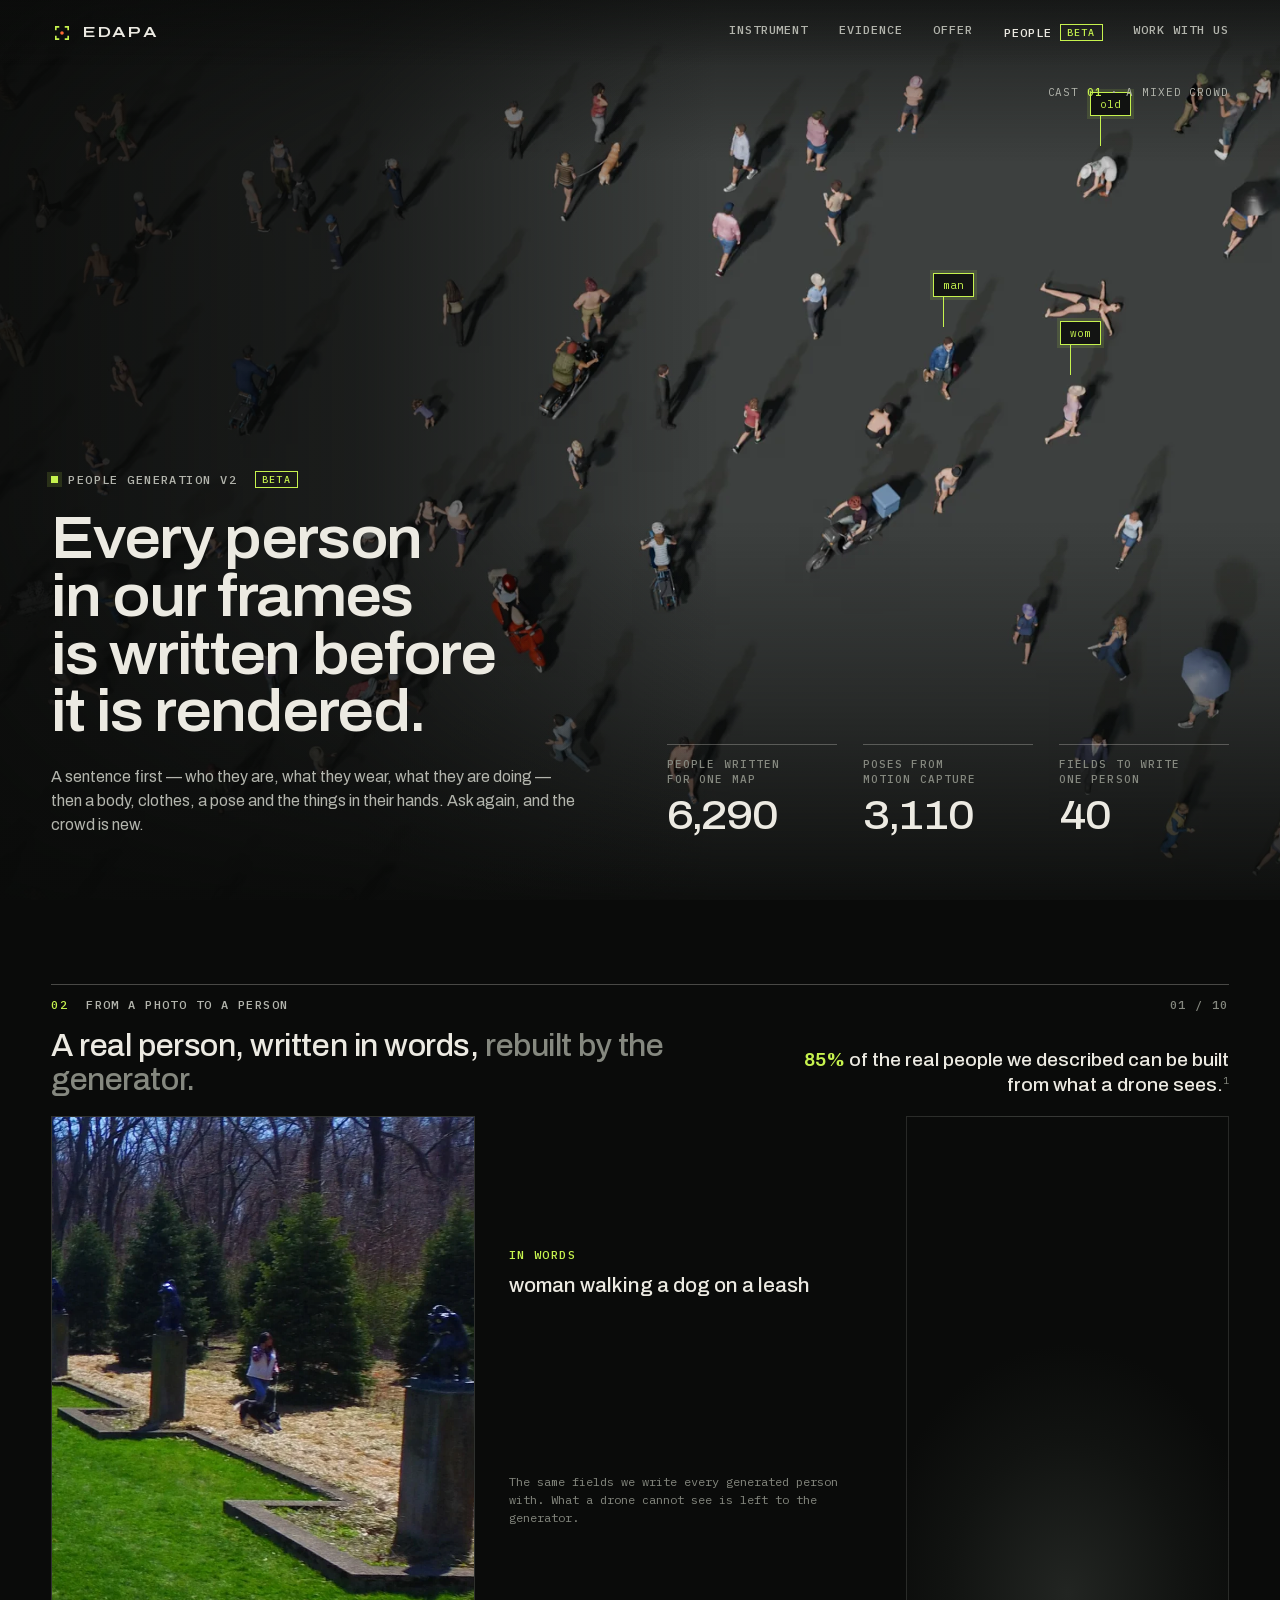
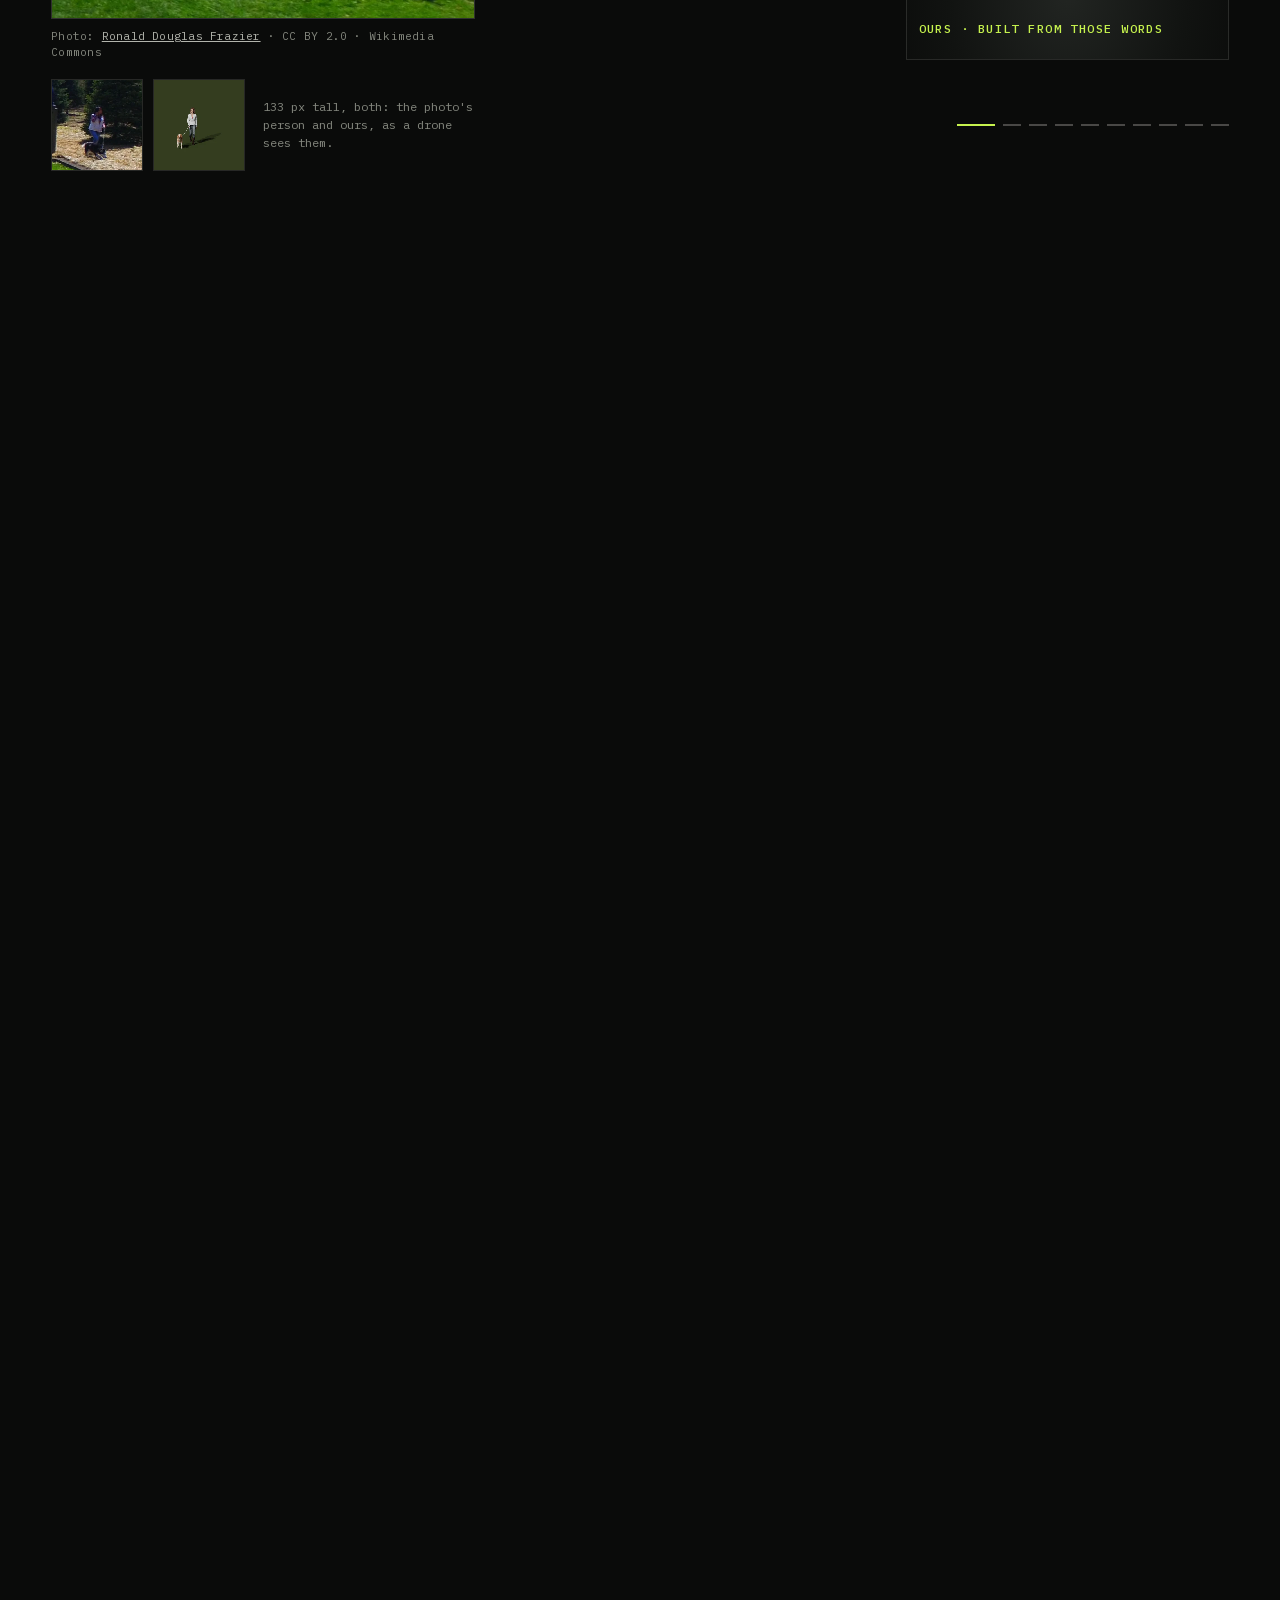
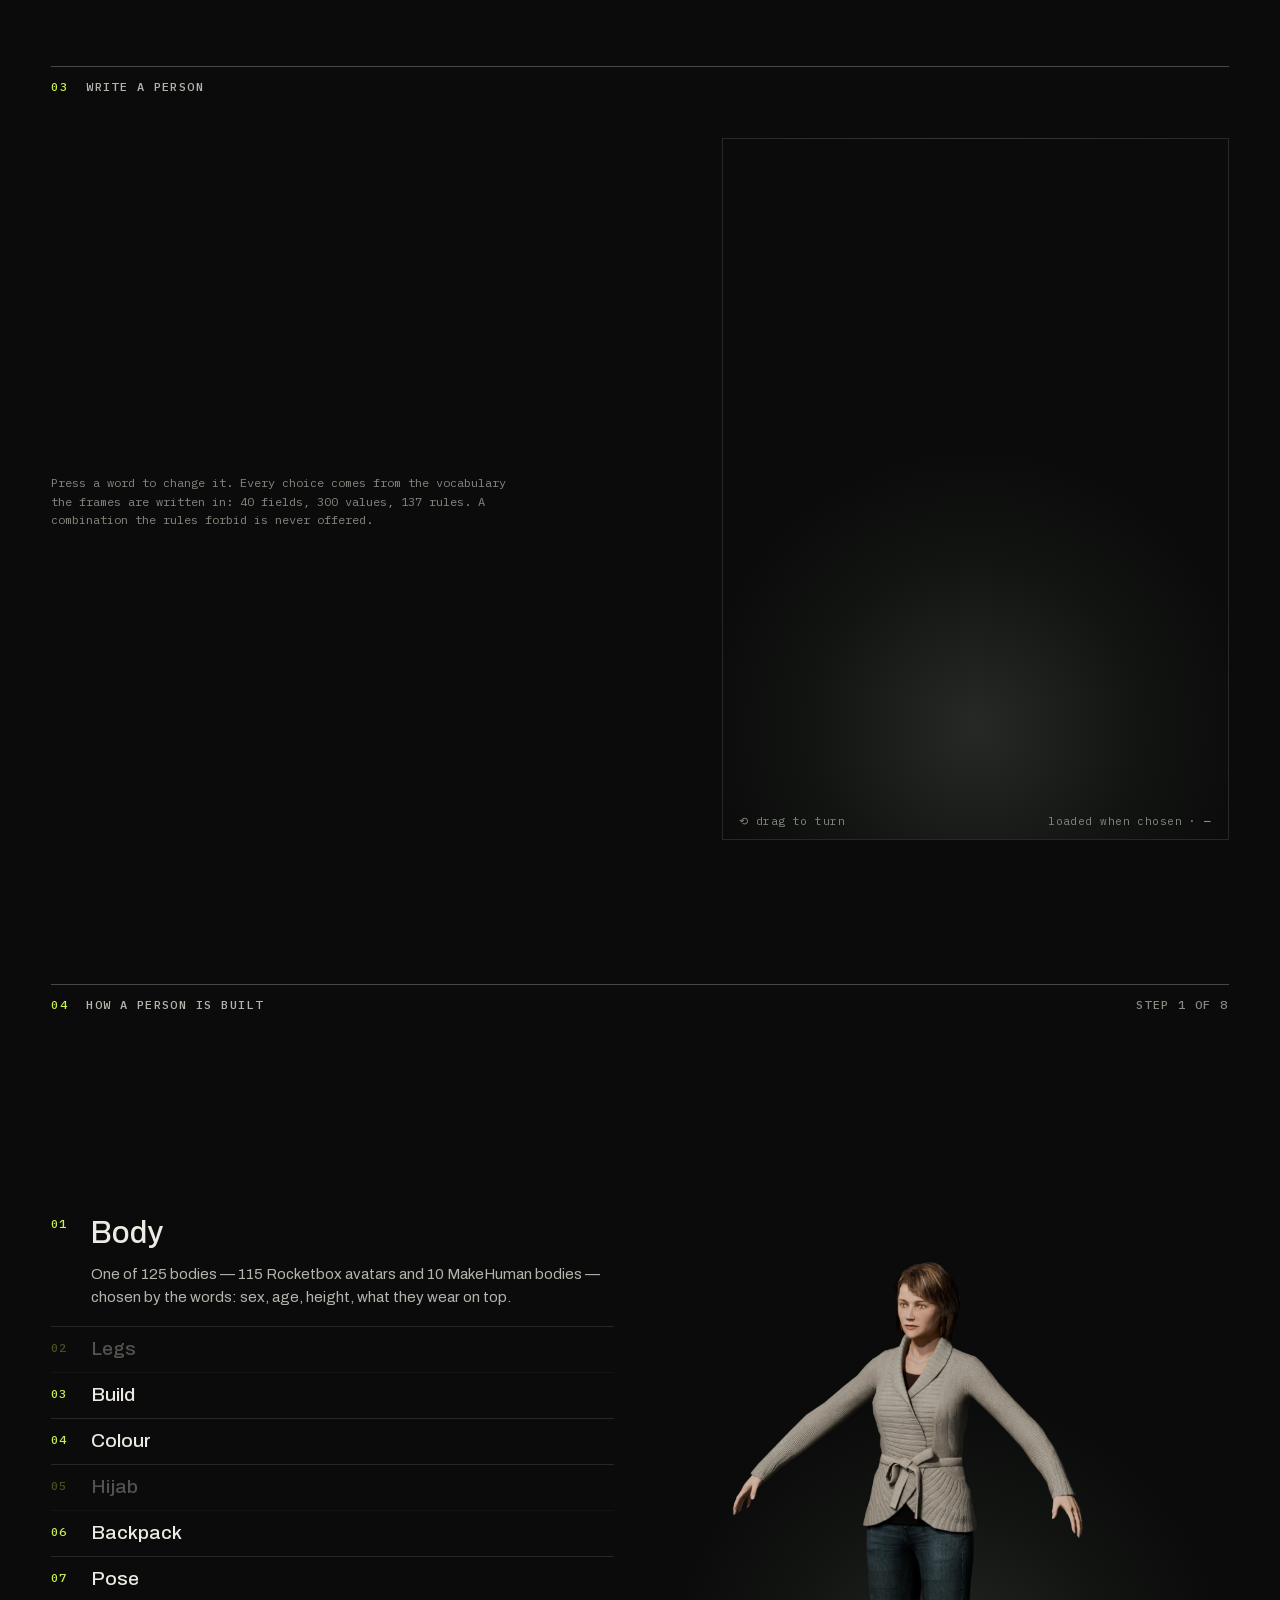
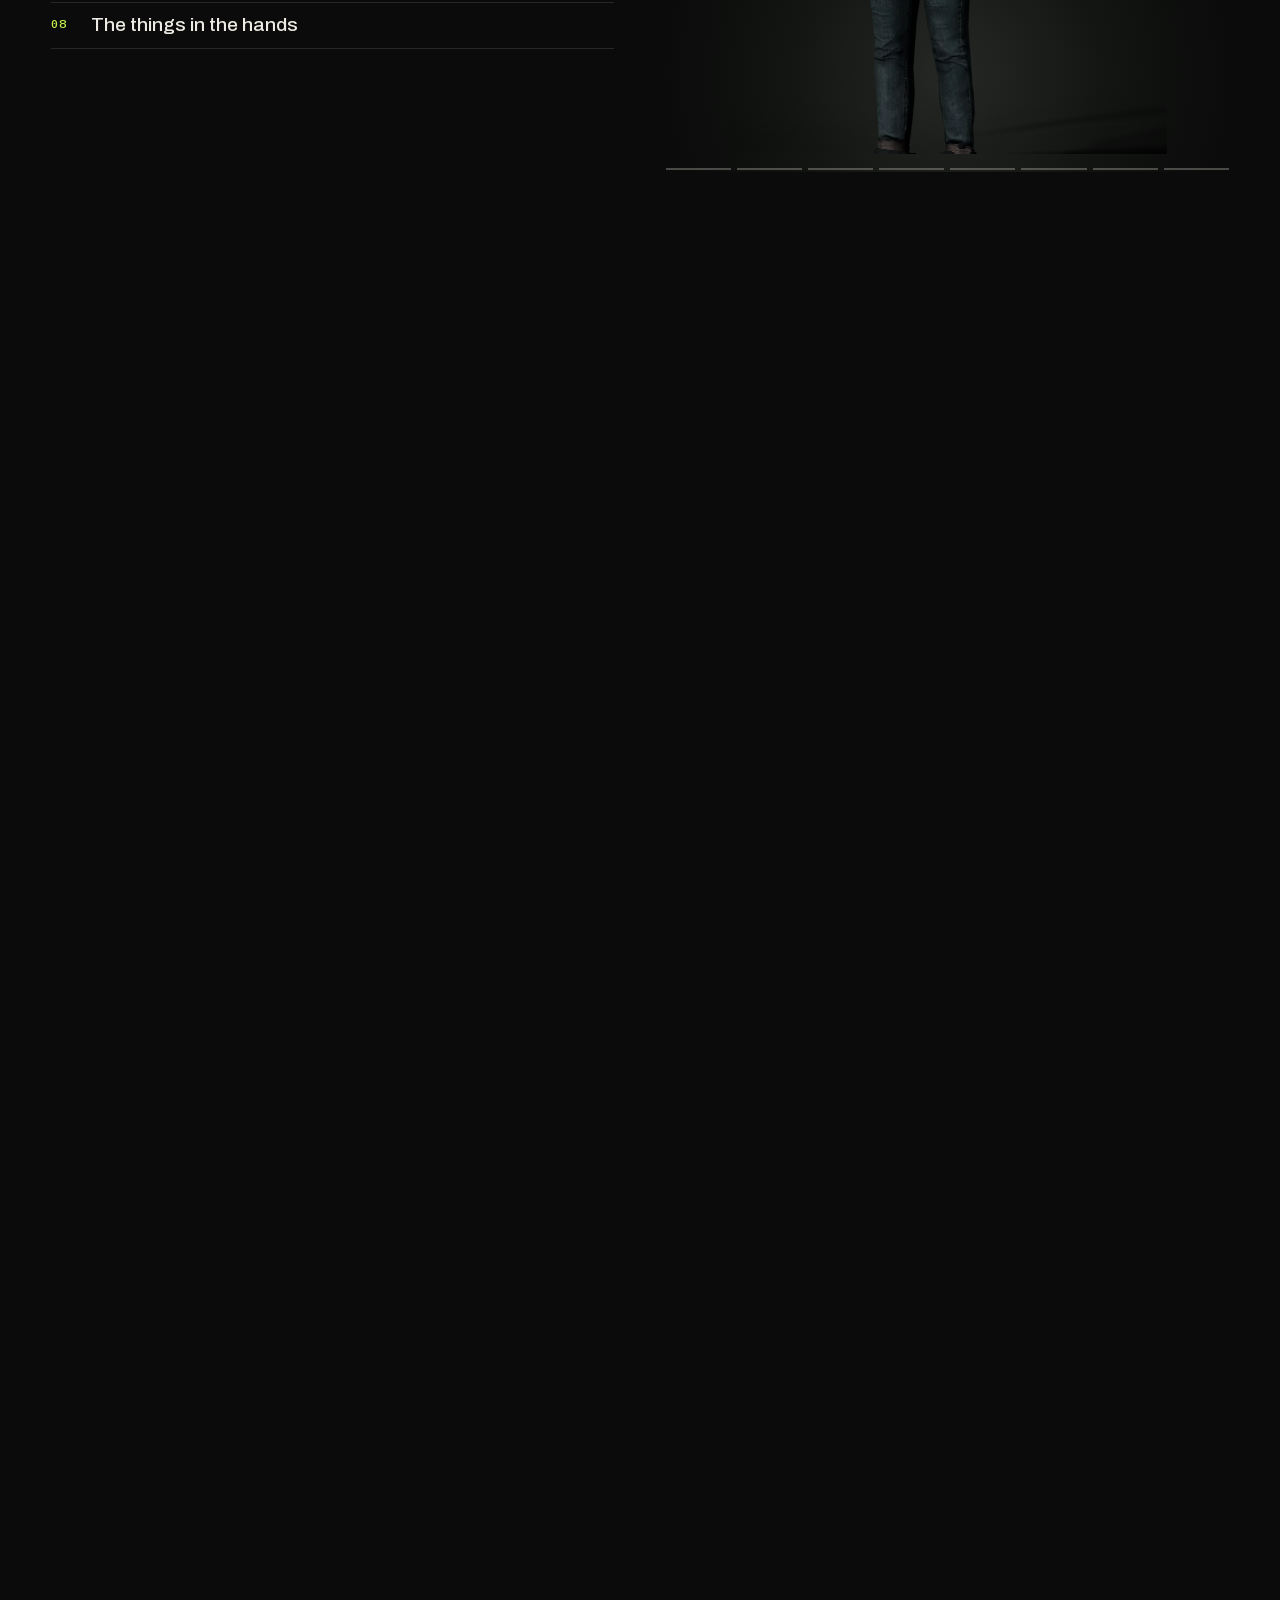
==== people/index.html @ 2dcd7e2d "People Generation v2 (BETA): a page of its own, linked from the menu" ====
<!doctype html>
<html lang="en" class="no-js">
<head>
<meta charset="utf-8">
<meta name="viewport" content="width=device-width, initial-scale=1, viewport-fit=cover">
<title>People Generation v2 (BETA) — EDAPA</title>
<meta name="description" content="Every person in EDAPA's aerial frames is written in words before it is rendered: a new cast for every frame, from every region, each label knowing the sentence that made the person.">
<link rel="canonical" href="https://edapa-ro.github.io/people/">
<meta property="og:type" content="website">
<meta property="og:site_name" content="EDAPA">
<meta property="og:title" content="People Generation v2 (BETA) — EDAPA">
<meta property="og:url" content="https://edapa-ro.github.io/people/">
<meta property="og:description" content="Every person in EDAPA's aerial frames is written in words before it is rendered: a body, clothes, a pose and the things in their hands.">
<meta property="og:image" content="https://edapa-ro.github.io/people/assets/og.jpg">
<meta property="og:image:width" content="1200">
<meta property="og:image:height" content="630">
<meta property="og:image:alt" content="A crowd of rendered people seen from a drone, a few of them bracketed in lime.">
<meta name="twitter:card" content="summary_large_image">
<meta name="theme-color" content="#0a0b0a">
<meta name="color-scheme" content="dark">
<link rel="stylesheet" href="../assets/fonts/fonts.css">
<link rel="stylesheet" href="../assets/css/site.css">
<link rel="stylesheet" href="people.css">
<link rel="icon" href="data:image/svg+xml,%3Csvg xmlns='http://www.w3.org/2000/svg' viewBox='0 0 32 32'%3E%3Crect width='32' height='32' fill='%230a0b0a'/%3E%3Cpath d='M7 12V7h5M20 7h5v5M25 20v5h-5M12 25H7v-5' fill='none' stroke='%23c6f24e' stroke-width='2.4'/%3E%3Ccircle cx='16' cy='16' r='2.6' fill='%23ff6b35'/%3E%3C/svg%3E">
<script>document.documentElement.classList.replace('no-js','js')</script>
<script type="importmap">{"imports": {"three": "./vendor/three-0.170.0/three.module.js"}}</script>
<script type="module" src="js/main.js"></script>
</head>
<body>
<a class="skip" href="#main">Skip to content</a>

<header class="mast" data-mast>
  <a class="mast__mark" href="../" aria-label="EDAPA, home">
    <svg viewBox="0 0 32 32" aria-hidden="true"><path d="M7 12V7h5M20 7h5v5M25 20v5h-5M12 25H7v-5"/><circle cx="16" cy="16" r="2.6"/></svg>
    <span>EDAPA</span>
  </a>
  <nav class="mast__nav" aria-label="Site">
    <a href="../#layers">Instrument</a>
    <a href="../#evidence">Evidence</a>
    <a href="../#offer">Offer</a>
    <a href="./" aria-current="page">People<span class="beta">BETA</span></a>
    <a href="../#work">Work with us</a>
  </nav>
</header>

<main id="main">

  <!-- ============================================================ 0–1: THE OPENING -->
  <section class="p-hero" id="top" aria-labelledby="p-title" data-hero>
    <img class="p-hero__still" src="assets/casts/test_a/crowd.webp" width="1920" height="1080"
         alt="A crowd of rendered people seen from a drone, every one of them different: walkers, riders, workers, families, a woman with a dog.">
    <canvas class="p-hero__gl" data-gl aria-hidden="true"></canvas>
    <div class="p-hero__tags" data-tags aria-hidden="true"></div>
    <p class="p-hero__hud" data-hud aria-hidden="true">Cast <b data-hud-n>01</b> · <span data-hud-name>—</span></p>

    <div class="p-hero__copy">
      <p class="eyebrow"><span class="eyebrow__dot" aria-hidden="true"></span>People Generation v2<span class="beta">BETA</span></p>
      <h1 id="p-title" class="p-hero__title">
        <span class="line"><span>Every person in our frames</span></span>
        <span class="line"><span>is written before</span></span>
        <span class="line"><span>it is rendered.</span></span>
      </h1>
      <p class="p-hero__lede">A sentence first — who they are, what they wear, what they are doing — then a body, clothes, a pose and the things in their hands. Ask again, and the crowd is new.</p>
    </div>
    <dl class="p-hero__figs">
      <div class="p-fig"><dt>people written<br>for one map</dt><dd data-count="6290">6,290</dd></div>
      <div class="p-fig"><dt>poses from<br>motion capture</dt><dd data-count="3110">3,110</dd></div>
      <div class="p-fig"><dt>fields to write<br>one person</dt><dd data-count="40">40</dd></div>
    </dl>
  </section>

  <!-- ============================================================ 02: FROM A PHOTO TO A PERSON -->
  <section class="p-real" id="real" aria-labelledby="real-title" data-real>
    <div class="p-real__track" data-real-track>
      <div class="p-real__view">
        <header class="sect__head p-real__head">
          <p class="sect__num">02</p>
          <h2 id="real-title" class="sect__kicker">From a photo to a person</h2>
          <p class="p-real__counter" data-counter>01 / 10</p>
        </header>
        <div class="p-real__top">
          <p class="p-real__lead">A real person, written in words, <span class="dim">rebuilt by the generator.</span></p>
          <p class="p-real__stat"><b>85%</b> of the real people we described can be built from what a drone sees.<sup>1</sup></p>
        </div>
        <div class="p-real__stage">
          <figure class="p-real__photo">
            <div class="p-real__frame"><div class="p-real__photo-in" data-photo-in><img data-photo alt=""></div>
              <span class="p-real__bracket" data-bracket aria-hidden="true"></span></div>
            <figcaption class="p-real__credit" data-credit></figcaption>
          </figure>
          <div class="p-real__words">
            <p class="p-real__k">In words</p>
            <p class="p-real__label" data-label></p>
            <div class="p-real__chips" data-chips></div>
            <p class="p-real__note">The same fields we write every generated person with. What a drone cannot see is left to the generator.</p>
          </div>
          <figure class="p-real__ours">
            <canvas data-ours aria-hidden="true"></canvas>
            <figcaption class="p-real__k">Ours · built from those words</figcaption>
          </figure>
        </div>
        <div class="p-real__foot">
          <div class="p-real__scale">
            <img data-drone-real alt="The real person at the photo's own pixels.">
            <img data-drone-ours alt="The rebuilt person at the same height in pixels.">
            <p class="p-real__note"><span data-scale></span>: the photo's person and ours, as a drone sees them.</p>
          </div>
          <div class="p-real__dots" data-dots aria-hidden="true"></div>
        </div>
      </div>
    </div>
  </section>

  <!-- ============================================================ 03: WRITE A PERSON -->
  <section class="p-compose" id="compose" aria-labelledby="compose-title" data-compose>
    <header class="sect__head">
      <p class="sect__num">03</p>
      <h2 id="compose-title" class="sect__kicker">Write a person</h2>
    </header>
    <div class="p-compose__grid">
      <div class="p-compose__text">
        <p class="p-compose__sentence" data-sentence></p>
        <p class="p-compose__note">Press a word to change it. Every choice comes from the vocabulary the frames are written in: 40 fields, 300 values, 137 rules. A combination the rules forbid is never offered.</p>
      </div>
      <figure class="p-compose__view">
        <canvas data-compose-canvas aria-label="The person the sentence describes, in 3D. Drag to turn."></canvas>
        <figcaption class="p-compose__cap"><span>⟲ drag to turn</span><span>loaded when chosen · <b data-size>—</b></span></figcaption>
      </figure>
    </div>
    <div class="p-compose__menu" data-menu role="listbox" aria-label="Choose a word"></div>
  </section>

  <!-- ============================================================ 04: HOW A PERSON IS BUILT -->
  <section class="p-steps" id="steps" aria-labelledby="steps-title" data-steps>
    <div class="p-steps__track" data-steps-track>
      <div class="p-steps__view">
        <header class="sect__head">
          <p class="sect__num">04</p>
          <h2 id="steps-title" class="sect__kicker">How a person is built</h2>
          <p class="p-steps__count" data-steps-count>step 1 of 8</p>
        </header>
        <div class="p-steps__grid">
          <ol class="p-steps__list" data-steps-list>
            <li><b>01</b><h3>Body</h3><p>One of 125 bodies — 115 Rocketbox avatars and 10 MakeHuman bodies — chosen by the words: sex, age, height, what they wear on top.</p></li>
            <li><b>02</b><h3>Head</h3><p>Another avatar's head, cut at the neck and fitted to this body's skeleton.</p></li>
            <li><b>03</b><h3>Build</h3><p>Slim, average, stocky or heavy: the body's shape keys, checked so that no hand ends up inside the belly.</p></li>
            <li><b>04</b><h3>Colour</h3><p>Every garment recoloured into the colour its words ask for, from palettes measured on real clothes; the skin toned with it.</p></li>
            <li><b>05</b><h3>Hijab</h3><p>Grown on this head, column by column around the face, then coloured. Checked before it goes on: no gap at the cheeks, nothing through the clothes.</p></li>
            <li><b>06</b><h3>Backpack</h3><p>Fitted to the shoulders it sits on, its straps bound to the body so they move with it.</p></li>
            <li><b>07</b><h3>Pose</h3><p>One of 3,110 poses from motion capture, or an authored one, chosen by what the words say she is doing.</p></li>
            <li><b>08</b><h3>The things in the hands</h3><p>What the words say the hands hold, placed in the hand the pose closes round it.</p></li>
          </ol>
          <figure class="p-steps__fig">
            <canvas data-steps-canvas aria-label="One person, step by step."></canvas>
            <figcaption class="p-steps__bar" aria-hidden="true" data-steps-bar></figcaption>
          </figure>
        </div>
      </div>
    </div>
  </section>

  <!-- ============================================================ 05: THE WALL -->
  <section class="p-wall" id="wall" aria-labelledby="wall-title" data-wall>
    <header class="sect__head p-wall__head">
      <p class="sect__num">05</p>
      <h2 id="wall-title" class="sect__kicker">The wall</h2>
      <p class="p-wall__count"><span data-wall-count>2,000</span> people · nobody twice</p>
    </header>
    <div class="p-wall__bar">
      <div class="p-wall__filters" role="group" aria-label="Show the people a word finds">
        <button type="button" data-filter="all" aria-pressed="true">everyone</button>
        <button type="button" data-filter="children" aria-pressed="false">children</button>
        <button type="button" data-filter="elderly" aria-pressed="false">elderly</button>
        <button type="button" data-filter="work" aria-pressed="false">at work</button>
        <button type="button" data-filter="uniform" aria-pressed="false">in uniform</button>
        <button type="button" data-filter="hijab" aria-pressed="false">headscarf</button>
        <button type="button" data-filter="wheels" aria-pressed="false">on wheels</button>
        <button type="button" data-filter="groups" aria-pressed="false">in groups</button>
        <button type="button" data-filter="beach" aria-pressed="false">at the beach</button>
      </div>
      <div class="p-wall__modes" role="group" aria-label="Arrange them">
        <button type="button" data-mode="grid" aria-pressed="true">grid</button>
        <button type="button" data-mode="pyramid" aria-pressed="false">age pyramid</button>
        <button type="button" data-mode="sentence" aria-pressed="false">one sentence</button>
      </div>
    </div>
    <div class="p-wall__stage">
      <canvas class="p-wall__canvas" data-wall-canvas aria-label="Two thousand rendered people, each written from words."></canvas>
      <div class="p-wall__card" data-wall-card aria-hidden="true"></div>
    </div>
  </section>

  <!-- ============================================================ 06: FROM 80 METRES TO ARM'S LENGTH -->
  <section class="p-zoom" id="zoom" aria-labelledby="zoom-title" data-zoom>
    <div class="p-zoom__track" data-zoom-track>
      <div class="p-zoom__view">
        <header class="sect__head p-zoom__head">
          <p class="sect__num">06</p>
          <h2 id="zoom-title" class="sect__kicker">From 80 metres to arm&rsquo;s length</h2>
          <p class="p-zoom__hud" data-zoom-hud>80 m · 57.4° camera · 4000 × 3000</p>
        </header>
        <div class="p-zoom__stage" data-zoom-stage>
          <div class="p-zoom__frame" data-zoom-frame><img data-zoom-img alt="A crowd seen from 80 metres by a drone's camera."></div>
          <span class="p-zoom__bracket" data-zoom-bracket aria-hidden="true"></span>
          <canvas class="p-zoom__close" data-zoom-close aria-hidden="true"></canvas>
        </div>
        <p class="p-zoom__text" data-zoom-text><span>What the detector gets: a few dozen pixels.</span><span>What we built: a whole person, every one of them.</span></p>
      </div>
    </div>
  </section>

  <!-- ============================================================ 07: A NEW CAST EVERY FRAME -->
  <section class="p-cast" id="cast" aria-labelledby="cast-title" data-cast>
    <header class="sect__head">
      <p class="sect__num">07</p>
      <h2 id="cast-title" class="sect__kicker">A new cast every time</h2>
    </header>
    <p class="p-lead">Before, 115 avatars in 35 poses, <span class="dim">all of them adults of 1.72–1.87 m. Now, everyone written anew.</span></p>
    <div class="p-curtain" data-curtain>
      <img class="p-curtain__a" data-curtain-before alt="The crowd before: the same avatars in their own clothes, every one an adult.">
      <img class="p-curtain__b" data-curtain-after alt="The same places with a written cast: children, the elderly, work clothes, dogs, bicycles.">
      <div class="p-curtain__line" data-curtain-line role="slider" tabindex="0" aria-label="Move between before and now" aria-valuemin="0" aria-valuemax="100" aria-valuenow="50"><i>⇆</i></div>
      <p class="p-curtain__k p-curtain__k--a">Before</p><p class="p-curtain__k p-curtain__k--b">v2 · nobody twice</p>
    </div>
    <div class="p-flip" data-flip>
      <p class="p-flip__k">One place, every cast</p>
      <div class="p-flip__row" data-flip-row></div>
      <div class="p-flip__controls"><button type="button" data-flip-play aria-pressed="true">pause</button>
        <input type="range" min="0" max="0" value="0" data-flip-range aria-label="Cast shown"><span data-flip-n></span></div>
    </div>
  </section>

  <!-- ============================================================ 08: THE LABELS KNOW THE WORDS -->
  <section class="p-labels" id="labels" aria-labelledby="labels-title" data-labels>
    <header class="sect__head">
      <p class="sect__num">08</p>
      <h2 id="labels-title" class="sect__kicker">The labels know the words</h2>
    </header>
    <p class="p-lead">Every box opens into the sentence <span class="dim">that wrote the person inside it.</span></p>
    <div class="p-labels__stage">
      <canvas data-labels-canvas aria-label="People seen from a drone, each filled with their own colour and boxed."></canvas>
      <svg class="p-labels__boxes" data-labels-boxes aria-hidden="true"></svg>
      <div class="p-wall__card p-labels__card" data-labels-card aria-hidden="true"></div>
    </div>
    <p class="p-note">Masks and boxes come from the render itself; each person's words come from the recipe that built them. Point at a person.</p>
  </section>

  <!-- ============================================================ 09: CHECKED BEFORE THEY REACH A MAP -->
  <section class="p-checks" id="checks" aria-labelledby="checks-title">
    <header class="sect__head">
      <p class="sect__num">09</p>
      <h2 id="checks-title" class="sect__kicker">Checked before they reach a map</h2>
    </header>
    <p class="p-lead">Every person is checked <span class="dim">before any map sees them.</span></p>
    <div class="p-checks__row">
      <figure class="p-check" data-check="float"><div class="p-check__stage"><img data-before alt=""><img data-after alt=""></div>
        <figcaption>Floating 12 cm <b>→ on the ground</b></figcaption></figure>
      <figure class="p-check" data-check="overlap"><div class="p-check__stage"><img data-before alt=""><img data-after alt=""></div>
        <figcaption>Two people inside each other <b>→ apart</b></figcaption></figure>
      <figure class="p-check" data-check="sunk"><div class="p-check__stage"><img data-before alt=""><img data-after alt=""></div>
        <figcaption>Sunk 10 cm into the ground <b>→ standing on it</b></figcaption></figure>
    </div>
  </section>

  <!-- ============================================================ 10: THE MACHINE -->
  <section class="p-machine" id="machine" aria-labelledby="machine-title">
    <header class="sect__head">
      <p class="sect__num">10</p>
      <h2 id="machine-title" class="sect__kicker">The machine</h2>
    </header>
    <p class="p-lead">One sentence in, <span class="dim">one checked person out.</span></p>
    <ol class="p-machine__nodes">
      <li><b>01</b><h3>Vocabulary</h3><p>40 fields · 300 values<br>137 rules</p></li>
      <li><b>02</b><h3>Weights</h3><p>place · climate<br>season · region</p></li>
      <li><b>03</b><h3>Draw</h3><p>one sentence<br>per person</p></li>
      <li><b>04</b><h3>Pieces</h3><p>125 bodies<br>3,110 poses</p></li>
      <li><b>05</b><h3>Build</h3><p>body → clothes → head<br>→ pose → hands</p></li>
      <li><b>06</b><h3>Checks</h3><p>floating · overlapping<br>inside objects</p></li>
      <li><b>07</b><h3>Map</h3><p>placed where<br>the plan says</p></li>
      <li><b>08</b><h3>Frame + labels</h3><p>masks · boxes<br>the sentence in each</p></li>
    </ol>
  </section>

  <!-- ============================================================ 11: WHERE V2 IS GOING -->
  <section class="p-goals" id="goals" aria-labelledby="goals-title">
    <header class="sect__head">
      <p class="sect__num">11</p>
      <h2 id="goals-title" class="sect__kicker">Where v2 is going</h2>
      <p class="p-goals__beta">this page is BETA</p>
    </header>
    <dl class="p-goals__list">
      <div><dt>Goal for v2.0</dt><dd class="p-goals__big">99%</dd><p>of the people a drone sees, buildable from words.</p></div>
      <div><dt>Goal for v2.0</dt><dd>Clothes from every region we fly</dd><p>long robes, saris, uniforms, work clothes, and what comes next.</p></div>
      <div><dt>Goal for v2.0</dt><dd>A new cast in every frame of every map</dd><p>nobody twice, on any map we render.</p></div>
    </dl>
    <p class="p-goals__note"><span>BETA</span>Everything on this page runs today; the previews come from test renders. The goals above are what v2.0 ships with.</p>
  </section>

  <!-- ============================================================ 12: SOURCES AND CREDITS -->
  <section class="p-credits" id="credits" aria-labelledby="credits-title">
    <header class="sect__head">
      <p class="sect__num">12</p>
      <h2 id="credits-title" class="sect__kicker">Sources and credits</h2>
    </header>
    <div class="p-credits__cols">
      <div><h3>Bodies and motion</h3>
        <p><b>Microsoft Rocketbox</b> avatars · MIT</p><p><b>MakeHuman</b> and MPFB assets · CC0 and CC BY</p>
        <p><b>CMU Graphics Lab</b> motion capture · free for all uses</p></div>
      <div><h3>Things and textures</h3>
        <p><b>Objaverse</b> and <b>Sketchfab</b> models · each with its author and licence</p>
        <p><b>ambientCG</b> textures · CC0</p><p><b>three.js</b> · MIT · <b>Archivo</b>, <b>IBM Plex Mono</b> · SIL OFL</p></div>
      <div><h3>Real photographs</h3><div data-photo-credits><p>Wikimedia Commons, each with its author and licence.</p></div></div>
    </div>
    <details class="p-credits__all" data-model-credits>
      <summary>Every model a person on this page can wear, carry or ride, with its author <span data-model-count></span></summary>
      <ul data-model-list></ul>
    </details>
    <p class="p-note">¹ 427 real people in drone photos — 327 from Wikimedia Commons, 100 from the VisDrone training set — each described in the same 40 fields from what a drone can see; 85% pass every rule and have every piece the generator needs.</p>
  </section>

</main>

<footer class="foot">
  <p class="foot__mark">EDAPA</p>
  <p class="foot__line">People Generation v2 is in BETA: the previews come from test renders.</p>
  <p class="foot__line"><a href="../">Back to the main page</a></p>
</footer>
</body>
</html>
---- assets/fonts/fonts.css ----
@font-face{font-family:'Archivo';font-style:italic;font-weight:100 900;font-stretch:62% 125%;font-display:swap;src:url(Archivo-italic-100-900-latin-ext.woff2) format('woff2');unicode-range:U+0100-02BA, U+02BD-02C5, U+02C7-02CC, U+02CE-02D7, U+02DD-02FF, U+0304, U+0308, U+0329, U+1D00-1DBF, U+1E00-1E9F, U+1EF2-1EFF, U+2020, U+20A0-20AB, U+20AD-20C0, U+2113, U+2C60-2C7F, U+A720-A7FF}
@font-face{font-family:'Archivo';font-style:italic;font-weight:100 900;font-stretch:62% 125%;font-display:swap;src:url(Archivo-italic-100-900-latin.woff2) format('woff2');unicode-range:U+0000-00FF, U+0131, U+0152-0153, U+02BB-02BC, U+02C6, U+02DA, U+02DC, U+0304, U+0308, U+0329, U+2000-206F, U+20AC, U+2122, U+2191, U+2193, U+2212, U+2215, U+FEFF, U+FFFD}
@font-face{font-family:'Archivo';font-style:normal;font-weight:100 900;font-stretch:62% 125%;font-display:swap;src:url(Archivo-normal-100-900-latin-ext.woff2) format('woff2');unicode-range:U+0100-02BA, U+02BD-02C5, U+02C7-02CC, U+02CE-02D7, U+02DD-02FF, U+0304, U+0308, U+0329, U+1D00-1DBF, U+1E00-1E9F, U+1EF2-1EFF, U+2020, U+20A0-20AB, U+20AD-20C0, U+2113, U+2C60-2C7F, U+A720-A7FF}
@font-face{font-family:'Archivo';font-style:normal;font-weight:100 900;font-stretch:62% 125%;font-display:swap;src:url(Archivo-normal-100-900-latin.woff2) format('woff2');unicode-range:U+0000-00FF, U+0131, U+0152-0153, U+02BB-02BC, U+02C6, U+02DA, U+02DC, U+0304, U+0308, U+0329, U+2000-206F, U+20AC, U+2122, U+2191, U+2193, U+2212, U+2215, U+FEFF, U+FFFD}
@font-face{font-family:'IBM Plex Mono';font-style:normal;font-weight:400;font-display:swap;src:url(IBMPlexMono-normal-400-latin-ext.woff2) format('woff2');unicode-range:U+0100-02BA, U+02BD-02C5, U+02C7-02CC, U+02CE-02D7, U+02DD-02FF, U+0304, U+0308, U+0329, U+1D00-1DBF, U+1E00-1E9F, U+1EF2-1EFF, U+2020, U+20A0-20AB, U+20AD-20C0, U+2113, U+2C60-2C7F, U+A720-A7FF}
@font-face{font-family:'IBM Plex Mono';font-style:normal;font-weight:400;font-display:swap;src:url(IBMPlexMono-normal-400-latin.woff2) format('woff2');unicode-range:U+0000-00FF, U+0131, U+0152-0153, U+02BB-02BC, U+02C6, U+02DA, U+02DC, U+0304, U+0308, U+0329, U+2000-206F, U+20AC, U+2122, U+2191, U+2193, U+2212, U+2215, U+FEFF, U+FFFD}
@font-face{font-family:'IBM Plex Mono';font-style:normal;font-weight:500;font-display:swap;src:url(IBMPlexMono-normal-500-latin-ext.woff2) format('woff2');unicode-range:U+0100-02BA, U+02BD-02C5, U+02C7-02CC, U+02CE-02D7, U+02DD-02FF, U+0304, U+0308, U+0329, U+1D00-1DBF, U+1E00-1E9F, U+1EF2-1EFF, U+2020, U+20A0-20AB, U+20AD-20C0, U+2113, U+2C60-2C7F, U+A720-A7FF}
@font-face{font-family:'IBM Plex Mono';font-style:normal;font-weight:500;font-display:swap;src:url(IBMPlexMono-normal-500-latin.woff2) format('woff2');unicode-range:U+0000-00FF, U+0131, U+0152-0153, U+02BB-02BC, U+02C6, U+02DA, U+02DC, U+0304, U+0308, U+0329, U+2000-206F, U+20AC, U+2122, U+2191, U+2193, U+2212, U+2215, U+FEFF, U+FFFD}
---- assets/css/site.css ----
/* EDAPA — presentation site
   One dark register, two signal colours with a meaning each:
   lime = what the camera sees, rescue orange = what it cannot. */

:root {
  color-scheme: dark;
  --ink-0: #0a0b0a;
  --ink-1: #111311;
  --ink-2: #1a1d1a;
  --line: rgba(236, 234, 226, 0.13);
  --line-strong: rgba(236, 234, 226, 0.28);
  --paper: #eceae2;
  --paper-dim: #b3b5ad;
  --paper-mute: #85887f;
  --seen: #c6f24e;
  --hidden: #ff6b35;
  --hidden-people: #b69cff;

  --f-sans: "Archivo", ui-sans-serif, system-ui, -apple-system, "Segoe UI", sans-serif;
  --f-mono: "IBM Plex Mono", ui-monospace, "SFMono-Regular", Menlo, monospace;

  --gutter: clamp(16px, 4vw, 56px);
  --max: 1320px;
  --ease-out: cubic-bezier(0.16, 1, 0.3, 1);
  --ease-io: cubic-bezier(0.65, 0, 0.35, 1);
}

*, *::before, *::after { box-sizing: border-box; }
html { -webkit-text-size-adjust: 100%; text-size-adjust: 100%; scroll-behavior: smooth; }
body {
  margin: 0;
  background: var(--ink-0);
  color: var(--paper);
  font: 400 17px/1.55 var(--f-sans);
  font-stretch: 100%;
  -webkit-font-smoothing: antialiased;
  -moz-osx-font-smoothing: grayscale;
  overflow-x: hidden;
}
img, svg, canvas { display: block; max-width: 100%; }
a { color: inherit; }
button { font: inherit; color: inherit; }
kbd { font: inherit; }
::selection { background: var(--seen); color: var(--ink-0); }

.skip {
  position: fixed; left: 12px; top: -60px; z-index: 100;
  padding: 10px 14px; background: var(--paper); color: var(--ink-0);
  font: 500 13px/1 var(--f-mono); text-decoration: none; transition: top .2s;
}
.skip:focus { top: 12px; }
:focus-visible { outline: 2px solid var(--seen); outline-offset: 3px; }

/* ---------------------------------------------------------------- masthead */
.mast {
  position: fixed; inset: 0 0 auto 0; z-index: 40;
  display: flex; align-items: center; justify-content: space-between;
  padding: 18px var(--gutter);
  pointer-events: none;
}
.mast > * { pointer-events: auto; }
.mast__mark {
  display: inline-flex; align-items: center; gap: 10px; text-decoration: none;
  font: 600 15px/1 var(--f-sans); font-stretch: 125%; letter-spacing: 0.14em;
}
.mast__mark svg { width: 22px; height: 22px; }
.mast__mark path { fill: none; stroke: var(--seen); stroke-width: 2.4; }
.mast__mark circle { fill: var(--hidden); }
.mast__nav { display: flex; gap: clamp(14px, 2.4vw, 34px); }
.mast__nav a {
  position: relative; text-decoration: none;
  font: 500 12px/1 var(--f-mono); letter-spacing: 0.08em; text-transform: uppercase;
  color: var(--paper-dim); padding: 6px 0; transition: color .25s;
}
.mast__nav a:hover { color: var(--paper); }
.mast__nav .beta {
  display: inline-block; padding: 3px 6px 2px; margin-left: 8px; border: 1px solid var(--seen); color: var(--seen);
  font: 500 10px/1 var(--f-mono); letter-spacing: .12em; vertical-align: 1px;
}
.mast::before {
  content: ""; position: absolute; inset: 0; z-index: -1;
  background: linear-gradient(to bottom, rgba(10,11,10,.72), rgba(10,11,10,0));
  opacity: .6; transition: opacity .4s, background-color .4s;
}
.mast.is-solid::before {
  opacity: 1; background: rgba(10,11,10,.95);   /* near-opaque: text behind must not read through where the blur is missing */
  backdrop-filter: blur(10px); -webkit-backdrop-filter: blur(10px);
  border-bottom: 1px solid var(--line);
}

/* ---------------------------------------------------------------- hero */
.hero {
  position: relative;
  min-height: max(620px, 100svh);
  display: grid;
  grid-template-columns: minmax(0, 1.08fr) minmax(0, 1fr);
  grid-template-rows: 1fr auto;
  isolation: isolate;
  overflow: hidden;
}
.hero__stage {
  position: absolute; inset: 0; z-index: 0;
  background: var(--ink-0);
  touch-action: pan-y;
}
.hero__still, .hero__still img, .hero__gl {
  position: absolute; inset: 0; width: 100%; height: 100%;
}
.hero__still img { object-fit: cover; object-position: 59% 78%; }
.js .hero__still { opacity: 0; }                       /* the canvas draws it */
.gl-off .hero__still { opacity: 1; }
.hero__gl { opacity: 0; transition: opacity .6s var(--ease-out); }
.gl-on .hero__gl { opacity: 1; }
.hero__stage::after {                                   /* legibility scrim for the copy */
  content: ""; position: absolute; inset: 0; pointer-events: none;
  background:
    linear-gradient(to left, rgba(10,11,10,.86) 0%, rgba(10,11,10,.62) 30%, rgba(10,11,10,0) 58%),
    linear-gradient(to top, rgba(10,11,10,.8) 0%, rgba(10,11,10,0) 34%);
}

.hero__brackets {
  position: absolute; left: 0; top: 0; max-width: none; overflow: visible; pointer-events: none;
  transform-origin: 0 0;
}
.hero__brackets path {
  fill: none; stroke: var(--seen); stroke-width: 1.4; vector-effect: non-scaling-stroke;
  opacity: 0; transform-box: fill-box; transform-origin: center;
}
.hero__brackets.is-on path { animation: lock .9s var(--ease-out) forwards; animation-delay: var(--d, 0s); }
.hero__brackets.is-fading path { animation: bracket-out 1.1s ease forwards; }
@keyframes bracket-out { from { opacity: .9; transform: none; } to { opacity: 0; transform: none; } }
@keyframes lock {
  0%   { opacity: 0; transform: scale(1.9); }
  60%  { opacity: 1; }
  100% { opacity: .9; transform: scale(1); }
}

.hero__copy {
  grid-column: 2; grid-row: 2; justify-self: end;
  position: relative; z-index: 2;
  padding: 0 var(--gutter) clamp(28px, 6vh, 64px) 0;
  width: min(640px, 100%);
  pointer-events: none;
}
.eyebrow {
  display: flex; align-items: center; gap: 10px; margin: 0 0 22px;
  font: 500 12px/1 var(--f-mono); letter-spacing: .12em; text-transform: uppercase; color: var(--paper-dim);
}
.eyebrow__dot { width: 7px; height: 7px; background: var(--seen); box-shadow: 0 0 0 4px rgba(198,242,78,.14); }
.hero__title {
  margin: 0;
  font: 580 clamp(2.4rem, 4.35vw, 4.7rem)/0.97 var(--f-sans);
  font-stretch: 108%;
  letter-spacing: -0.028em;
  text-wrap: balance;
}
.hero__title .line { display: block; overflow: hidden; padding-bottom: .06em; margin-bottom: -.06em; }
.hero__title .line > span { display: inline-block; }
.hero__title .line--hidden {
  font-weight: 400; font-style: italic; font-stretch: 100%;
  font-size: .62em; letter-spacing: -0.012em; margin-top: .42em; color: var(--paper-dim);
}
.hero__title em { font-style: italic; color: var(--hidden); }
.hero__lede {
  margin: 24px 0 0; max-width: 34em;
  font-size: clamp(16px, 1.25vw, 19px); line-height: 1.5; color: var(--paper-dim);
}

.hero__controls {
  grid-column: 1; grid-row: 2; align-self: end;
  position: relative; z-index: 3;
  display: grid; justify-items: start; gap: 12px;
  padding: 0 0 clamp(28px, 6vh, 64px) var(--gutter);
}
.hint {
  margin: 0; font: 400 12px/1.2 var(--f-mono); letter-spacing: .06em; color: var(--paper-mute);
}
.hint__touch { display: none; }
@media (hover: none) { .hint__desk { display: none; } .hint__touch { display: inline; } }
.modes {
  display: flex; flex-wrap: wrap; justify-content: flex-start; gap: 6px; max-width: 560px;
}
.modes button {
  display: inline-flex; align-items: center; gap: 8px;
  padding: 9px 12px 9px 9px; border: 1px solid var(--line-strong); border-radius: 0;
  background: rgba(10,11,10,.62); backdrop-filter: blur(8px); -webkit-backdrop-filter: blur(8px);
  font: 500 12px/1 var(--f-mono); letter-spacing: .04em; cursor: pointer;
  transition: border-color .2s, background .2s, color .2s;
}
.modes kbd {
  display: inline-grid; place-items: center; width: 18px; height: 18px;
  border: 1px solid var(--line-strong); font-size: 10px; color: var(--paper-mute);
}
.modes button:hover { border-color: var(--paper-dim); }
.modes button[aria-checked="true"] { border-color: var(--seen); background: rgba(198,242,78,.12); }
.modes button[aria-checked="true"] kbd { background: var(--seen); color: var(--ink-0); border-color: var(--seen); }
.legend {
  display: flex; flex-wrap: wrap; justify-content: flex-start; align-items: center; gap: 6px 14px; margin: 2px 0 0;
  font: 400 11px/1.2 var(--f-mono); color: var(--paper-mute); letter-spacing: .03em;
  transition: opacity .3s;
}
.legend .sw { display: inline-block; width: 10px; height: 10px; margin-right: 6px; vertical-align: -1px; }
.sw--vis { background: var(--seen); }
.sw--env { background: repeating-linear-gradient(135deg, var(--hidden) 0 2px, rgba(255,107,53,.45) 2px 4px); }
.sw--ppl { background: repeating-linear-gradient(45deg, var(--hidden-people) 0 2px, rgba(182,156,255,.45) 2px 4px); }
.legend[hidden] { display: flex; opacity: 0; }

.hud {
  position: absolute; z-index: 2; margin: 0;
  font: 400 11px/1.35 var(--f-mono); letter-spacing: .06em; text-transform: uppercase; color: var(--paper-dim);
  pointer-events: none;
}
.hud--frame {
  top: 232px; right: var(--gutter);
  display: grid; grid-template-columns: auto auto; gap: 3px 14px; text-align: right;
}
.hud--frame > div { display: contents; }
.hud--frame dt { color: var(--paper-mute); }
.hud--frame dd { margin: 0; color: var(--paper); font-variant-numeric: tabular-nums; }
.hero__note {
  margin: 22px 0 0; padding-left: 10px; border-left: 1px solid var(--hidden);
  font: 400 11px/1.4 var(--f-mono); letter-spacing: .06em; text-transform: uppercase; color: var(--paper-mute);
}

.lens-tag {
  position: absolute; left: 0; top: 0; z-index: 3; pointer-events: none;
  display: grid; gap: 3px; min-width: 150px;
  padding: 8px 10px; background: rgba(10,11,10,.78);
  border-left: 2px solid var(--seen);
  font: 400 11px/1.3 var(--f-mono); letter-spacing: .03em;
  opacity: 0; transform: translate3d(-999px,-999px,0);
  transition: opacity .25s;
  will-change: transform;
}
.lens-tag.is-on { opacity: 1; }
.is-flying .lens-tag { opacity: 0; }

.zoom-back {
  position: absolute; z-index: 4; left: 50%; top: 74px; transform: translate(-50%, -8px);
  padding: 8px 14px; border: 1px solid var(--line-strong); background: rgba(10,11,10,.72);
  backdrop-filter: blur(8px); -webkit-backdrop-filter: blur(8px);
  font: 500 11px/1 var(--f-mono); letter-spacing: .1em; text-transform: uppercase; color: var(--paper);
  cursor: pointer; opacity: 0; visibility: hidden; pointer-events: none;
  transition: opacity .3s, transform .3s var(--ease-out), visibility 0s linear .3s;
}
.is-zoomed .zoom-back { opacity: 1; visibility: visible; pointer-events: auto; transform: translate(-50%, 0); transition-delay: 0s; }
.zoom-back:hover { border-color: var(--seen); }

/* the five places */
.scenes {
  position: absolute; z-index: 3; top: 72px; right: var(--gutter);
  display: grid; justify-items: end; gap: 2px;
}
.scenes button {
  position: relative; display: inline-flex; align-items: baseline; gap: 10px;
  padding: 5px 0 7px; border: 0; background: none; cursor: pointer;
  font: 500 12px/1 var(--f-mono); letter-spacing: .1em; text-transform: uppercase; color: var(--paper-mute);
  transition: color .25s;
}
.scenes button span { font-size: 10px; color: var(--paper-mute); opacity: .7; }
.scenes button:hover { color: var(--paper); }
.scenes button[aria-current="true"] { color: var(--paper); }
.scenes button[aria-current="true"] span { color: var(--seen); opacity: 1; }
.scenes i {
  position: absolute; right: 0; bottom: 1px; height: 1px; width: 100%;
  background: var(--line-strong); transform-origin: right; transform: scaleX(0);
}
.scenes button[aria-current="true"] i { transform: scaleX(1); }
.scenes button[aria-current="true"] i::after {
  content: ""; position: absolute; inset: 0; background: var(--seen);
  transform-origin: left; transform: scaleX(var(--dwell, 0));
}
.js .scenes { opacity: 0; }
.is-ready .scenes { opacity: 1; transition: opacity .9s var(--ease-out) .35s; }

/* what the wall is, while it is the only thing on screen */
.wall-cap {
  position: absolute; z-index: 2; left: 50%; top: 50%; margin: 0;
  transform: translate(-50%, -50%);
  display: grid; justify-items: center; gap: 14px; text-align: center; width: min(92vw, 900px);
  pointer-events: none; opacity: 0; transition: opacity .7s var(--ease-out);
}
.wall-cap::before {
  content: ""; position: absolute; inset: -80px -120px; z-index: -1;
  background: radial-gradient(closest-side, rgba(10,11,10,.82), rgba(10,11,10,0));
}
.wall-cap.is-on { opacity: 1; transition-delay: .5s; }
.wall-cap__k { font: 500 12px/1 var(--f-mono); letter-spacing: .14em; text-transform: uppercase; color: var(--paper-dim); }
.wall-cap__n {
  font: 560 clamp(1.9rem, 4.4vw, 4.2rem)/1 var(--f-sans); font-stretch: 110%;
  letter-spacing: -0.025em; font-variant-numeric: tabular-nums; color: var(--paper);
}
.lens-tag__layer { text-transform: uppercase; letter-spacing: .1em; color: var(--seen); }
.lens-tag__who { color: var(--paper); white-space: pre-line; }
.lens-tag__who:empty { display: none; }

.scroll-cue {
  position: absolute; left: 50%; bottom: 18px; z-index: 3; width: 1px; height: 40px;
  transform: translateX(-50%); overflow: hidden;
}
.scroll-cue span {
  position: absolute; inset: 0; background: linear-gradient(var(--paper), transparent);
  animation: cue 2.2s var(--ease-io) infinite;
}
@keyframes cue { 0% { transform: translateY(-100%); } 60%, 100% { transform: translateY(100%); } }

/* intro choreography: the copy arrives after the frame develops */
.js .hero__title .line > span,
.js .eyebrow, .js .hero__lede, .js .hero__note, .js .hero__controls, .js .hud, .js .scroll-cue {
  opacity: 0;
}
.js .hero__title .line > span { transform: translateY(105%); }
.is-ready .hero__title .line > span {
  opacity: 1; transform: none;
  transition: transform 1.1s var(--ease-out), opacity .6s;
  transition-delay: calc(var(--i, 0) * 90ms);
}
.is-ready .eyebrow, .is-ready .hero__lede, .is-ready .hero__note, .is-ready .hero__controls, .is-ready .hud, .is-ready .scroll-cue {
  opacity: 1; transition: opacity .9s var(--ease-out) .35s;
}

/* ---------------------------------------------------------------- sections */
.sect {
  position: relative;
  max-width: var(--max); margin: 0 auto;
  padding: clamp(96px, 16vh, 180px) var(--gutter) clamp(64px, 10vh, 120px);
}
.sect__head {
  display: flex; align-items: baseline; gap: 18px; margin-bottom: clamp(28px, 5vh, 56px);
  padding-top: 14px; border-top: 1px solid var(--line);
  font: 500 12px/1 var(--f-mono); letter-spacing: .12em; text-transform: uppercase;
}
.sect__head p, .sect__head h2 { margin: 0; font: inherit; letter-spacing: inherit; }
.sect__num { color: var(--seen); }
.sect__kicker { color: var(--paper-dim); }

.statement {
  margin: 0; max-width: 21em;
  font: 500 clamp(1.9rem, 3.9vw, 3.6rem)/1.08 var(--f-sans);
  font-stretch: 104%; letter-spacing: -0.02em; text-wrap: pretty;
}
.statement span { display: inline; }
.statement .dim { color: var(--paper-mute); }

.figures {
  display: grid; grid-template-columns: repeat(3, minmax(0, 1fr)); gap: clamp(20px, 3vw, 48px);
  margin: clamp(56px, 9vh, 110px) 0 0; padding: 0;
}
.fig { border-top: 1px solid var(--line-strong); padding-top: 18px; }
.fig dt { font: 500 12px/1.2 var(--f-mono); letter-spacing: .1em; text-transform: uppercase; color: var(--paper-mute); }
.fig dd { margin: 14px 0 12px; }
.fig__n {
  display: block;
  font: 500 clamp(2.6rem, 5vw, 4.6rem)/1 var(--f-sans); font-stretch: 112%;
  letter-spacing: -0.03em; font-variant-numeric: tabular-nums;
}
.fig p { margin: 0; max-width: 28em; color: var(--paper-dim); font-size: 15px; }

/* evidence card */
.claim {
  display: grid; grid-template-columns: minmax(0, 1.05fr) minmax(0, 1fr); gap: clamp(28px, 5vw, 80px);
  align-items: start;
}
.claim__tag { margin: 0 0 16px; font: 500 12px/1 var(--f-mono); letter-spacing: .1em; text-transform: uppercase; color: var(--seen); }
.claim__title {
  margin: 0; font: 500 clamp(1.6rem, 2.6vw, 2.5rem)/1.1 var(--f-sans); font-stretch: 104%; letter-spacing: -0.018em;
}
.claim__body { margin: 20px 0 0; color: var(--paper-dim); max-width: 36em; }
.claim__stats {
  display: grid; grid-template-columns: repeat(3, minmax(0, 1fr)); gap: 16px; margin: 30px 0 0;
}
.claim__stats > div { border-top: 1px solid var(--line-strong); padding-top: 12px; }
.claim__stats dt { font: 400 11px/1.3 var(--f-mono); letter-spacing: .06em; text-transform: uppercase; color: var(--paper-mute); }
.claim__stats dd { margin: 8px 0 0; font: 500 clamp(1.3rem, 2vw, 1.8rem)/1 var(--f-sans); font-stretch: 110%; font-variant-numeric: tabular-nums; }
.claim__stats > div:last-child dd { color: var(--paper-mute); }
.claim__limit {
  margin: 28px 0 0; padding: 14px 16px; border: 1px solid var(--line); border-left: 2px solid var(--hidden);
  color: var(--paper-dim); font-size: 15px;
}
.claim__limit span {
  display: block; margin-bottom: 6px; font: 500 11px/1 var(--f-mono); letter-spacing: .12em; text-transform: uppercase; color: var(--hidden);
}
.claim__src { margin: 16px 0 0; font: 400 11px/1.5 var(--f-mono); letter-spacing: .03em; color: var(--paper-mute); }

.bands { margin: 0; padding: 22px; border: 1px solid var(--line); background: var(--ink-1); }
.bands__head, .bands__row {
  display: grid; grid-template-columns: 76px minmax(0, 1fr) minmax(0, 1fr); gap: 14px; align-items: center;
}
.bands__head { padding-bottom: 10px; border-bottom: 1px solid var(--line); font: 500 11px/1 var(--f-mono); letter-spacing: .08em; text-transform: uppercase; color: var(--paper-mute); }
.bands__row { padding: 12px 0; border-bottom: 1px solid var(--line); }
.bands__size { font: 400 12px/1 var(--f-mono); color: var(--paper-dim); font-variant-numeric: tabular-nums; }
.ord { display: flex; gap: 6px; align-items: center; }
.ord i {
  font: normal 400 11px/1 var(--f-mono); padding: 6px 7px; border: 1px solid var(--line-strong); color: var(--paper-dim);
  flex: 1 1 0; text-align: center;
}
.ord .o-h { border-color: rgba(255,107,53,.7); color: var(--hidden); }
.ord .o-c { border-color: rgba(198,242,78,.6); color: var(--seen); }
.bands__row[data-agree="0"] { opacity: .55; }
.bands__row[data-agree="0"] .bands__size::after { content: " ≠"; color: var(--hidden); }
.bands figcaption { margin-top: 14px; font-size: 13px; line-height: 1.5; color: var(--paper-mute); }
.dots { display: flex; gap: 6px; align-items: center; }
.dots i { width: 14px; height: 14px; border: 1px solid rgba(255,107,53,.6); }
.dots i.y { background: var(--seen); border-color: var(--seen); }


/* reveal on scroll */
.js .reveal { opacity: 0; transform: translateY(28px); transition: opacity 1s var(--ease-out), transform 1.2s var(--ease-out); }
.js .reveal.is-in { opacity: 1; transform: none; }

.foot {
  display: grid; grid-template-columns: auto 1fr auto; align-items: baseline; gap: 24px;
  max-width: var(--max); margin: 0 auto; padding: 48px var(--gutter) 56px;
  border-top: 1px solid var(--line);
  font: 400 12px/1.5 var(--f-mono); color: var(--paper-mute);
}
.foot__mark { margin: 0; font: 600 14px/1 var(--f-sans); font-stretch: 125%; letter-spacing: .14em; color: var(--paper); }
.foot__line { margin: 0; }


/* ---------------------------------------------------------------- shared bits below the opening */
.lead {
  margin: 0 0 clamp(40px, 7vh, 80px); max-width: 26em;
  font: 500 clamp(1.5rem, 2.6vw, 2.3rem)/1.15 var(--f-sans); font-stretch: 104%; letter-spacing: -0.015em;
}
.aside { margin: clamp(28px, 5vh, 48px) 0 0; max-width: 38em; font-size: clamp(16px, 1.3vw, 19px); color: var(--paper-dim); }
.aside strong { color: var(--paper); font-weight: 600; font-variant-numeric: tabular-nums; }
.src { margin: 14px 0 0; font: 400 11px/1.5 var(--f-mono); letter-spacing: .03em; color: var(--paper-mute); }
.k {
  display: inline-block; padding: 3px 7px 2px; margin-right: 8px; border: 1px solid currentColor;
  font: 500 10px/1.2 var(--f-mono); letter-spacing: .1em; text-transform: uppercase; vertical-align: 1px;
}
.k--exact { color: var(--seen); }
.k--meas { color: #7fd1cc; }
.k--proxy { color: var(--hidden); }
.k--prov { color: var(--paper-mute); }

/* 02: the layers, told on scroll */
.story { display: grid; grid-template-columns: minmax(0, 1.15fr) minmax(0, 1fr); gap: clamp(28px, 5vw, 80px); }
.story__fig { position: sticky; top: 88px; align-self: start; margin: 0; }
.story__stack { position: relative; aspect-ratio: 4 / 3; overflow: hidden; background: var(--ink-1); border: 1px solid var(--line); }
.story__stack img {
  position: absolute; inset: 0; width: 100%; height: 100%; object-fit: cover; image-rendering: pixelated;
  clip-path: inset(0 100% 0 0); transition: clip-path 1.05s var(--ease-io);
}
.story__stack img.is-shown { clip-path: inset(0 0 0 0); }
.story__stack img:first-child { clip-path: none; }
.story__stack::after {                       /* the scan line that carries one layer into the next */
  content: ""; position: absolute; top: 0; bottom: 0; left: var(--scan, -2px); width: 2px;
  background: var(--seen); box-shadow: 0 0 18px 2px rgba(198,242,78,.55); opacity: 0; pointer-events: none;
}
.story__stack.is-scanning::after { animation: scan 1.05s var(--ease-io); }
@keyframes scan { 0% { left: 0; opacity: 1; } 92% { opacity: 1; } 100% { left: 100%; opacity: 0; } }
.story__cap { display: flex; justify-content: space-between; gap: 16px; margin-top: 12px; font: 400 11px/1.4 var(--f-mono); letter-spacing: .04em; color: var(--paper-mute); }
.story__cap [data-story-label] { color: var(--seen); text-transform: uppercase; letter-spacing: .1em; }
.story__steps { list-style: none; margin: 0; padding: 0; }
.step { min-height: 62vh; padding: 12vh 0 0; opacity: .32; transition: opacity .5s; }
.step:first-child { padding-top: 0; }
.step:last-child { min-height: 58vh; }
.step.is-active { opacity: 1; }
.step__n { margin: 0 0 12px; font: 500 12px/1 var(--f-mono); letter-spacing: .12em; color: var(--seen); }
.step h3 { margin: 0 0 14px; font: 500 clamp(1.5rem, 2.4vw, 2.2rem)/1.1 var(--f-sans); font-stretch: 106%; letter-spacing: -0.015em; }
.step p { margin: 0; max-width: 30em; color: var(--paper-dim); }
.step .step__tag { margin-top: 18px; font: 400 12px/1.5 var(--f-mono); color: var(--paper-mute); }

.classes { margin-top: clamp(64px, 10vh, 120px); padding-top: 22px; border-top: 1px solid var(--line-strong); }
.classes__title { margin: 0 0 22px; font: 500 clamp(1.25rem, 1.9vw, 1.6rem)/1.2 var(--f-sans); font-stretch: 104%; }
.classes__list { display: grid; grid-template-columns: repeat(4, minmax(0, 1fr)); gap: 20px 28px; margin: 0; }
.classes__list dt { margin-bottom: 10px; }
.classes__list dd { margin: 0; color: var(--paper-dim); font-size: 15px; }
.classes__note { margin: 24px 0 0; max-width: 46em; font-size: 14px; color: var(--paper-mute); }

.odd { margin-top: clamp(64px, 10vh, 120px); padding: clamp(22px, 3vw, 36px); border: 1px solid var(--line); background: var(--ink-1); }
.odd__head { display: grid; grid-template-columns: auto minmax(0, 1fr); gap: clamp(18px, 3vw, 40px); align-items: center; }
.odd__n { margin: 0; font: 500 clamp(4rem, 9vw, 7.5rem)/0.85 var(--f-sans); font-stretch: 112%; letter-spacing: -0.04em; color: var(--seen); }
.odd__head h3 { margin: 0 0 10px; font: 500 clamp(1.3rem, 2vw, 1.8rem)/1.15 var(--f-sans); font-stretch: 104%; }
.odd__head p { margin: 0; max-width: 40em; color: var(--paper-dim); }
.odd__head strong { color: var(--paper); }
.odd__chips { list-style: none; display: flex; flex-wrap: wrap; gap: 6px; margin: 26px 0 0; padding: 0; }
.odd__chips li { padding: 7px 10px; border: 1px solid var(--line-strong); font: 400 12px/1 var(--f-mono); color: var(--paper-dim); }
.odd__chips li.is-real { border-color: var(--seen); color: var(--seen); }
.formats { margin: 28px 0 0; font: 400 12px/1.6 var(--f-mono); color: var(--paper-mute); max-width: 60em; }

/* 03: evidence */
.sect--evidence .claim + .claim { margin-top: clamp(96px, 16vh, 180px); }
.claim--flip .claim__text { order: 2; }
.claim__tag { display: flex; align-items: center; gap: 12px; }
.claim__tag span {
  display: inline-grid; place-items: center; width: 22px; height: 22px; border: 1px solid var(--seen);
  font-size: 11px; color: var(--seen);
}
.pair { display: grid; grid-template-columns: 1fr 1fr; gap: 14px; margin: 0; align-self: center; }
.pair__item img { width: 100%; height: auto; image-rendering: pixelated; border: 1px solid var(--line); background: var(--ink-1); }
.pair__item p { margin: 10px 0 0; font: 400 12px/1.4 var(--f-mono); color: var(--paper-mute); }
.pair__item strong { display: block; margin-bottom: 2px; font: 500 14px/1.2 var(--f-sans); color: var(--paper); }
.pair figcaption { grid-column: 1 / -1; margin-top: 6px; font-size: 13px; color: var(--paper-mute); }

.split { margin: 0; padding: 26px; border: 1px solid var(--line); background: var(--ink-1); align-self: center; }
.split__row { display: grid; grid-template-columns: minmax(0, 1fr); gap: 8px; margin-bottom: 24px; }
.split__label { margin: 0; font-size: 14px; color: var(--paper-dim); }
.split__bar { position: relative; height: 28px; background: rgba(236,234,226,.05); }
.split__bar i {
  position: absolute; inset: 0 auto 0 0; width: calc(var(--b) * 1%);
  background: linear-gradient(to right, var(--seen) 0 calc(var(--a) / var(--b) * 100%), rgba(198,242,78,.4) 0);
  transform-origin: left; transform: scaleX(0); transition: transform 1.3s var(--ease-out) .2s;
}
.split__row:first-child .split__bar i { background: linear-gradient(to right, var(--hidden) 0 calc(var(--a) / var(--b) * 100%), rgba(255,107,53,.45) 0); }
.is-in .split__bar i { transform: scaleX(1); }
.split__val { margin: 0; font: 500 clamp(1.3rem, 2vw, 1.7rem)/1 var(--f-sans); font-stretch: 110%; font-variant-numeric: tabular-nums; }
.split__axis { display: flex; justify-content: space-between; padding-top: 8px; border-top: 1px solid var(--line); font: 400 10px/1 var(--f-mono); color: var(--paper-mute); }

/* D: one line per training run, from real frames only (open dot) to our frames first (lime dot) */
.gain { margin: 0; align-self: center; }
.gain__plot { --lab: 100px; --val: 52px; --x0: .15; --span: .25; position: relative; padding: 24px 0 32px; }
.gain__group {
  position: relative; z-index: 1; display: table; margin: 16px 0 4px; padding-right: 8px; background: var(--ink-0);   /* the reference lines pass behind it */
  font: 500 11px/1 var(--f-mono); letter-spacing: .08em; text-transform: uppercase; color: var(--paper-mute);
}
.gain__group:first-of-type { margin-top: 0; }                      /* the plot's top padding holds the reference labels */
.gain__row { display: grid; grid-template-columns: var(--lab) minmax(0, 1fr) var(--val); align-items: center; height: 34px; }
.gain__lab { font: 400 12px/1 var(--f-mono); color: var(--paper-dim); font-variant-numeric: tabular-nums; }
.gain__track { position: relative; height: 100%; }
.gain__track i {
  position: absolute; top: 50%; height: 2px; margin-top: -1px; background: var(--seen);
  left: calc((var(--a) - var(--x0)) / var(--span) * 100%); width: calc((var(--b) - var(--a)) / var(--span) * 100%);
  transform-origin: left; transform: scaleX(0); transition: transform 1.1s var(--ease-out) .2s;
}
.is-in .gain__track i { transform: scaleX(1); }
.gain__track i::before, .gain__track i::after {
  content: ""; position: absolute; top: 50%; width: 11px; height: 11px; margin: -5.5px 0 0 -5.5px; border-radius: 50%;
}
.gain__track i::before { left: 0; border: 1.5px solid var(--paper); background: var(--ink-0); }
.gain__track i::after { left: 100%; background: var(--seen); }
.gain__row b { justify-self: end; font: 500 13px/1 var(--f-mono); color: var(--seen); font-variant-numeric: tabular-nums; }
.gain__row.is-single b { color: var(--paper-mute); }
.gain__row.is-single .gain__track i { background: rgba(198,242,78,.45); }
.gain__ref {
  position: absolute; top: 0; bottom: 32px; width: 0; border-left: 1px dashed var(--line-strong);
  left: calc(var(--lab) + (100% - var(--lab) - var(--val)) * (var(--x) - var(--x0)) / var(--span));
}
.gain__ref span {
  position: absolute; top: 0; right: 6px; white-space: nowrap;
  font: 400 10px/1 var(--f-mono); letter-spacing: .06em; text-transform: uppercase; color: var(--paper-mute);
}
.gain__ref--shelf { border-left-color: rgba(255,107,53,.65); }
.gain__ref--shelf span { right: auto; left: 6px; color: var(--hidden); }
.gain__axis { position: absolute; left: var(--lab); right: var(--val); bottom: 0; height: 24px; border-top: 1px solid var(--line-strong); }
.gain__axis span {
  position: absolute; top: 8px; left: calc((var(--x) - var(--x0)) / var(--span) * 100%); transform: translateX(-50%);
  font: 400 10px/1 var(--f-mono); color: var(--paper-mute); font-variant-numeric: tabular-nums;
}
.gain__key { display: flex; flex-wrap: wrap; gap: 8px 20px; margin: 16px 0 0; font: 400 12px/1.3 var(--f-mono); color: var(--paper-dim); }
.gain__key span { display: inline-flex; align-items: center; gap: 8px; }
.gain__k { display: inline-block; width: 11px; height: 11px; border-radius: 50%; }
.gain__k--real { border: 1.5px solid var(--paper); }
.gain__k--ours { background: var(--seen); }
.gain figcaption { margin-top: 12px; font-size: 13px; color: var(--paper-mute); }

/* 04: the five places */
.places { list-style: none; margin: 0; padding: 0; display: grid; grid-template-columns: repeat(6, minmax(0, 1fr)); gap: clamp(16px, 2vw, 28px); }
.place { grid-column: span 2; }
.place:nth-child(1), .place:nth-child(2) { grid-column: span 3; }
.place__img {
  position: relative; display: block; width: 100%; padding: 0; border: 1px solid var(--line); background: var(--ink-1);
  aspect-ratio: 4 / 3; overflow: hidden; cursor: pointer;
}
.place__img img { width: 100%; height: 100%; object-fit: cover; transform: scale(1.001); transition: transform 1.2s var(--ease-out), filter .6s; filter: saturate(.85) brightness(.92); }
.place__img:hover img, .place__img:focus-visible img { transform: scale(1.045); filter: saturate(1) brightness(1); }
.place__boxes { position: absolute; inset: 0; width: 100%; height: 100%; pointer-events: none; }
.place__boxes path { fill: none; stroke: var(--seen); stroke-width: 1.4; vector-effect: non-scaling-stroke; opacity: 0; transition: opacity .35s; transition-delay: var(--d, 0s); }
.place__img:hover .place__boxes path, .place__img:focus-visible .place__boxes path, .place__img.is-drawn .place__boxes path { opacity: .95; }
.place__go {
  position: absolute; left: 12px; bottom: 12px; padding: 7px 10px; background: rgba(10,11,10,.78);
  font: 500 11px/1 var(--f-mono); letter-spacing: .1em; text-transform: uppercase; color: var(--paper);
  opacity: 0; transform: translateY(6px); transition: opacity .3s, transform .3s var(--ease-out);
}
.place__img:hover .place__go, .place__img:focus-visible .place__go { opacity: 1; transform: none; }
.place h3 { margin: 16px 0 6px; font: 500 clamp(1.3rem, 1.8vw, 1.6rem)/1.1 var(--f-sans); font-stretch: 106%; }
.place > p { margin: 0; color: var(--paper-dim); font-size: 15px; max-width: 30em; }
.place__stats { display: grid; grid-template-columns: repeat(4, auto); justify-content: start; gap: 4px 20px; margin: 14px 0 0; }
.place__stats dt { font: 400 10px/1.2 var(--f-mono); letter-spacing: .08em; text-transform: uppercase; color: var(--paper-mute); }
.place__stats dd { margin: 3px 0 0; font: 500 13px/1.2 var(--f-mono); color: var(--paper); font-variant-numeric: tabular-nums; }

/* the place being built: shown, not counted */
.next {
  display: grid; grid-template-columns: minmax(0, 1fr) minmax(0, 2.4fr); gap: clamp(20px, 3vw, 48px); align-items: start;
  margin-top: clamp(64px, 10vh, 120px); padding-top: 22px; border-top: 1px dashed var(--line-strong);
}
.next__status {
  display: flex; align-items: center; gap: 10px; margin: 0 0 16px;
  font: 500 12px/1 var(--f-mono); letter-spacing: .12em; text-transform: uppercase; color: var(--paper-mute);
}
.next__status span { width: 9px; height: 9px; border: 1.5px dashed var(--paper-mute); }
.next__head h3 { margin: 0 0 10px; font: 500 clamp(1.3rem, 1.8vw, 1.6rem)/1.1 var(--f-sans); font-stretch: 106%; }
.next__head > p:not([class]) { margin: 0; color: var(--paper-dim); font-size: 15px; max-width: 30em; }
.next__strip { list-style: none; margin: 0; padding: 0; display: grid; grid-template-columns: repeat(4, minmax(0, 1fr)); gap: 12px 10px; }
.next__strip li { display: flex; flex-direction: column; min-width: 0; }
.next__strip img {
  width: 100%; height: auto; aspect-ratio: 4 / 3; object-fit: cover;
  border: 1px solid var(--line); background: var(--ink-1);
}
.next__strip .is-wide { grid-column: span 2; grid-row: span 2; }
.next__strip .is-wide img { flex: 1 1 auto; min-height: 0; height: 100%; aspect-ratio: auto; }
.next__strip p { margin: 6px 0 0; font: 400 11px/1.3 var(--f-mono); color: var(--paper-dim); }
.next__strip p span { margin-left: 6px; color: var(--paper-mute); font-variant-numeric: tabular-nums; }

/* 05: a failure map, live */
.fmap { margin: 0 0 clamp(56px, 9vh, 110px); padding: clamp(20px, 3vw, 36px); border: 1px solid var(--line); background: var(--ink-1); }
.fmap__head { max-width: 46em; }
.fmap__status {
  display: flex; align-items: center; gap: 10px; margin: 0 0 14px;
  font: 500 12px/1 var(--f-mono); letter-spacing: .12em; text-transform: uppercase;
}
.fmap__status span { width: 9px; height: 9px; background: var(--seen); }
.fmap__head h3 { margin: 0 0 10px; font: 500 clamp(1.3rem, 2vw, 1.8rem)/1.15 var(--f-sans); font-stretch: 104%; }
.fmap__head > p:not([class]) { margin: 0; color: var(--paper-dim); font-size: 15px; }
.fmap__tabs { display: flex; flex-wrap: wrap; gap: 6px; margin: 24px 0 14px; }
.fmap__tabs button {
  padding: 8px 12px; border: 1px solid var(--line-strong); border-radius: 0; background: transparent;
  font: 500 12px/1 var(--f-mono); letter-spacing: .04em; cursor: pointer; transition: border-color .2s, background .2s;
}
.fmap__tabs button:hover { border-color: var(--paper-dim); }
.fmap__tabs button[aria-pressed="true"] { border-color: var(--seen); background: rgba(198,242,78,.12); }
.fmap__tabs button.is-real { margin-left: 12px; }
.fmap__tabs button.is-real[aria-pressed="true"] { border-color: var(--paper); background: rgba(236,234,226,.1); }
.fmap__wrap { overflow-x: auto; }
.fmap__grid { width: 100%; min-width: 560px; border-collapse: separate; border-spacing: 4px; table-layout: fixed; }
.fmap__grid th { padding: 4px 6px; font: 400 11px/1.25 var(--f-mono); color: var(--paper-dim); text-align: center; vertical-align: bottom; }
.fmap__grid thead th:first-child { width: 22%; }
.fmap__grid tbody th { text-align: left; vertical-align: middle; font-size: 12px; color: var(--paper); }
.fmap__grid th small { display: block; margin-top: 2px; font-size: 10px; color: var(--paper-mute); }
.fmap__grid td { padding: 0; }
.fmap__cell {
  display: grid; place-content: center; justify-items: center; gap: 4px; width: 100%; min-height: 78px; padding: 10px 4px;
  border: 0; border-radius: 0; cursor: default; color: var(--paper);
  background-color: rgba(198, 242, 78, calc(.05 + var(--r, 0) * .8));
  transition: background-color .45s var(--ease-out), color .3s;
}
.is-real .fmap__cell { background-color: rgba(236, 234, 226, calc(.05 + var(--r, 0) * .8)); }
.fmap__cell.is-hi { color: var(--ink-0); }
.fmap__cell b { font: 500 clamp(1rem, 1.5vw, 1.25rem)/1 var(--f-sans); font-stretch: 108%; font-variant-numeric: tabular-nums; }
.fmap__cell small, .fmap__cell em { font: normal 400 10px/1 var(--f-mono); opacity: .8; font-variant-numeric: tabular-nums; }
.fmap__cell em:empty { display: none; }
.fmap__cell.is-thin { background-image: repeating-linear-gradient(135deg, transparent 0 4px, rgba(10,11,10,.35) 4px 8px); }
.fmap__cell:hover, .fmap__cell:focus-visible { outline: 2px solid var(--paper); outline-offset: -2px; }
.fmap__detail { min-height: 3em; margin: 14px 0 0; font: 400 12px/1.5 var(--f-mono); color: var(--paper-dim); max-width: 72em; }
.fmap__note { margin: 6px 0 0; padding: 10px 14px; border-left: 2px solid var(--hidden); font-size: 14px; color: var(--paper-dim); max-width: 52em; }
.fmap__note[hidden] { display: none; }
.fmap__fallback { margin: 0; font-size: 14px; color: var(--paper-mute); }
.sr { position: absolute; width: 1px; height: 1px; padding: 0; margin: -1px; overflow: hidden; clip: rect(0 0 0 0); white-space: nowrap; border: 0; }

/* 05: the offer */
.offer { display: grid; grid-template-columns: repeat(3, minmax(0, 1fr)); gap: clamp(16px, 2vw, 28px); align-items: start; }
.offer__col { border-top: 2px solid var(--seen); padding-top: 18px; }
.offer__col[data-status="pilot"] { border-top-color: rgba(198,242,78,.45); }
.offer__col[data-status="dev"] { border-top: 2px dashed var(--line-strong); }
.offer__status { display: flex; align-items: center; gap: 10px; margin: 0 0 22px; font: 500 12px/1 var(--f-mono); letter-spacing: .12em; text-transform: uppercase; }
.offer__status span { width: 9px; height: 9px; background: var(--seen); }
[data-status="pilot"] .offer__status span { background: none; border: 1.5px solid var(--seen); }
[data-status="dev"] .offer__status { color: var(--paper-mute); }
[data-status="dev"] .offer__status span { background: none; border: 1.5px dashed var(--paper-mute); }
.offer article { padding: 18px 0 20px; border-bottom: 1px solid var(--line); }
.offer article:first-of-type { padding-top: 0; }
.offer h3 { margin: 0 0 8px; font: 500 clamp(1.1rem, 1.5vw, 1.3rem)/1.2 var(--f-sans); font-stretch: 104%; }
.offer article p { margin: 0; font-size: 15px; color: var(--paper-dim); }
[data-status="dev"] h3 { color: var(--paper-dim); }
[data-status="dev"] article p { color: var(--paper-mute); }
.offer__fine { margin-top: 10px !important; font: 400 11px/1.4 var(--f-mono) !important; color: var(--paper-mute) !important; }
.offer__note { margin: clamp(36px, 6vh, 64px) 0 0; padding: 16px 18px; border: 1px solid var(--line); border-left: 2px solid var(--hidden); color: var(--paper-dim); max-width: 46em; }

/* 06: rules */
.rules { list-style: none; counter-reset: rule; margin: 0; padding: 0; display: grid; grid-template-columns: repeat(3, minmax(0, 1fr)); gap: clamp(28px, 4vw, 56px) clamp(20px, 3vw, 48px); }
.rules li { counter-increment: rule; border-top: 1px solid var(--line-strong); padding-top: 18px; }
.rules li::before { content: counter(rule, decimal-leading-zero); display: block; margin-bottom: 18px; font: 500 12px/1 var(--f-mono); letter-spacing: .12em; color: var(--seen); }
.rules h3 { margin: 0 0 10px; font: 500 clamp(1.15rem, 1.6vw, 1.4rem)/1.2 var(--f-sans); font-stretch: 104%; }
.rules p { margin: 0; color: var(--paper-dim); font-size: 15px; }

/* 07: work with us */
.sect--work .statement { max-width: 18em; }
.who { display: grid; grid-template-columns: repeat(4, minmax(0, 1fr)); gap: clamp(16px, 2vw, 28px); margin-top: clamp(48px, 8vh, 96px); }
.who article { padding: 20px; border: 1px solid var(--line); background: var(--ink-1); transition: border-color .3s; }
.who article:hover { border-color: var(--line-strong); }
.who h3 { margin: 0 0 10px; font: 500 1.1rem/1.2 var(--f-sans); font-stretch: 104%; }
.who p { margin: 0; font-size: 15px; color: var(--paper-dim); }
.looking { margin-top: clamp(40px, 7vh, 72px); display: grid; grid-template-columns: minmax(0, 1fr) minmax(0, 2fr); gap: 24px; }
.looking h3 { margin: 0; font: 500 12px/1.4 var(--f-mono); letter-spacing: .12em; text-transform: uppercase; color: var(--seen); }
.looking ul { margin: 0; padding: 0; list-style: none; }
.looking li { padding: 12px 0; border-top: 1px solid var(--line); color: var(--paper-dim); }
.looking li:last-child { border-bottom: 1px solid var(--line); }
.contact {
  margin-top: clamp(56px, 9vh, 110px); padding: clamp(24px, 4vw, 44px); border: 1px dashed var(--line-strong);
  display: grid; grid-template-columns: auto minmax(0, 1fr) auto; gap: 24px; align-items: baseline;
}
.contact__k { margin: 0; font: 500 12px/1 var(--f-mono); letter-spacing: .12em; text-transform: uppercase; color: var(--seen); }
.contact__v { margin: 0; font: 500 clamp(1.3rem, 2.4vw, 2rem)/1.2 var(--f-sans); font-stretch: 104%; color: var(--paper-dim); }
.contact__note { margin: 0; font: 400 11px/1 var(--f-mono); letter-spacing: .1em; text-transform: uppercase; color: var(--hidden); }

/* ---------------------------------------------------------------- cursor (fine pointers only) */
.cursor {
  position: fixed; left: 0; top: 0; z-index: 90; pointer-events: none;
  width: 34px; height: 34px; margin: -17px 0 0 -17px;
  transform: translate3d(-100px,-100px,0);
  transition: width .3s var(--ease-out), height .3s var(--ease-out), margin .3s var(--ease-out), opacity .3s;
}
.cursor i { position: absolute; width: 8px; height: 8px; border: 0 solid var(--paper); }
.cursor i:nth-child(1) { left: 0; top: 0; border-width: 1.5px 0 0 1.5px; }
.cursor i:nth-child(2) { right: 0; top: 0; border-width: 1.5px 1.5px 0 0; }
.cursor i:nth-child(3) { right: 0; bottom: 0; border-width: 0 1.5px 1.5px 0; }
.cursor i:nth-child(4) { left: 0; bottom: 0; border-width: 0 0 1.5px 1.5px; }
.cursor.is-lock i { border-color: var(--seen); }
.cursor.is-hidden { opacity: 0; }
@media (hover: none), (pointer: coarse) { .cursor { display: none; } }

/* ---------------------------------------------------------------- small screens */
@media (max-width: 760px) {
  body { font-size: 16px; }
  .mast__nav { display: none; }
  .hero {
    display: block; min-height: 0;
  }
  .hero__stage { position: relative; height: 78svh; min-height: 460px; }
  .hero__stage::after {
    background: linear-gradient(to top, rgba(10,11,10,1) 0%, rgba(10,11,10,0) 30%);
  }
  .hud--frame { top: auto; bottom: 14px; right: auto; left: var(--gutter); font-size: 10px; grid-template-columns: auto; gap: 2px; text-align: left; }
  .hud--frame dt { display: none; }
  .scenes {
    top: 58px; left: 0; right: 0; display: flex; gap: 16px; overflow-x: auto; scrollbar-width: none;
    padding: 0 var(--gutter); justify-content: flex-start;
  }
  .scenes::-webkit-scrollbar { display: none; }
  .scenes button { flex: none; font-size: 11px; }
  .wall-cap__n { font-size: clamp(1.5rem, 7.4vw, 2.2rem); }
  .hero__copy { width: auto; max-width: none; padding: 8px var(--gutter) 0; }
  .hero__title { font-size: clamp(2.3rem, 10.5vw, 3.4rem); }
  .hero__controls { justify-items: start; padding: 22px var(--gutter) 56px; }
  .modes { justify-content: flex-start; }
  .legend { justify-content: flex-start; }
  .scroll-cue { display: none; }
  .figures, .claim, .claim__stats { grid-template-columns: 1fr; }
  .claim--flip .claim__text { order: 0; }
  .story { grid-template-columns: 1fr; }
  .story__fig { top: 56px; z-index: 2; background: var(--ink-0); padding-bottom: 10px; }
  .story__cap span:last-child { display: none; }
  .step { min-height: 52vh; padding-top: 8vh; }
  .classes__list { grid-template-columns: 1fr 1fr; }
  .odd__head { grid-template-columns: 1fr; }
  .places { grid-template-columns: 1fr; }
  .place, .place:nth-child(1), .place:nth-child(2) { grid-column: auto; }
  .place__go { opacity: 1; transform: none; }
  .place__stats { grid-template-columns: repeat(2, auto); }
  .offer, .rules, .who { grid-template-columns: 1fr; }
  .looking { grid-template-columns: 1fr; }
  .contact { grid-template-columns: 1fr; gap: 10px; }
  .gain__plot { --lab: 86px; --val: 44px; }
  .gain__lab { font-size: 11px; }
  .gain__row b { font-size: 12px; }
  .next { grid-template-columns: 1fr; }
  .next__strip { grid-template-columns: 1fr 1fr; }
  .next__strip .is-wide { grid-column: 1 / -1; grid-row: auto; }
  .next__strip .is-wide img { height: auto; aspect-ratio: 4 / 3; }
  .fmap__tabs button.is-real { margin-left: 0; }
  .fmap__grid { min-width: 470px; border-spacing: 3px; }
  .fmap__grid thead th:first-child { width: 86px; }
  .fmap__grid tbody th { font-size: 11px; padding: 4px 2px; }
  .fmap__cell { min-height: 66px; padding: 8px 2px; }
  .fmap__cell b { font-size: 15px; }
  .dots { gap: 4px; } .dots i { width: 12px; height: 12px; }
  .foot { grid-template-columns: 1fr; gap: 10px; }
  .claim__stats { gap: 0; }
  .claim__stats > div { display: flex; justify-content: space-between; align-items: baseline; padding: 10px 0; }
  .claim__stats dd { margin: 0; }
  .bands { padding: 14px; }
  .bands__head, .bands__row { grid-template-columns: 58px minmax(0, 1fr) minmax(0, 1fr); gap: 8px; }
  .ord { gap: 3px; } .ord i { font-size: 9.5px; padding: 5px 2px; }
  .foot { flex-direction: column; }
}


@media (min-width: 761px) and (max-width: 1100px) {
  .classes__list { grid-template-columns: 1fr 1fr; }
  .places { grid-template-columns: repeat(2, minmax(0, 1fr)); }
  .place, .place:nth-child(1), .place:nth-child(2) { grid-column: auto; }
  .offer { grid-template-columns: 1fr 1fr; }
  .offer__col[data-status="dev"] { grid-column: 1 / -1; }
  .rules, .who { grid-template-columns: 1fr 1fr; }
  .next { grid-template-columns: 1fr; }
}

/* ---------------------------------------------------------------- calm variant */
@media (prefers-reduced-motion: reduce) {
  html { scroll-behavior: auto; }
  *, *::before, *::after { animation-duration: 0.001ms !important; animation-iteration-count: 1 !important; transition-duration: 0.001ms !important; }
  .js .reveal { opacity: 1; transform: none; }
  .scroll-cue { display: none; }
  .split__bar i, .gain__track i { transform: none; }
  .story__stack::after { display: none; }
}
---- people/people.css ----
/* People Generation v2 (BETA): the people page.
   The site's tokens and type (../assets/css/site.css); what is new here: the word chip,
   the opening's crowd, the scenes that follow. */

.beta {
  display: inline-block; padding: 3px 6px 2px; margin-left: 8px;
  border: 1px solid var(--seen); color: var(--seen);
  font: 500 10px/1 var(--f-mono); letter-spacing: .12em; vertical-align: 2px;
}
.mast__nav a[aria-current="page"] { color: var(--paper); }

/* ---------------------------------------------------------------- the word chip */
.chip {
  display: inline-flex; align-items: center; gap: 6px; padding: 5px 9px 4px;
  border: 1px solid var(--hidden-people); background: rgba(10, 11, 10, .82);
  font: 400 12px/1.2 var(--f-mono); color: var(--paper); white-space: nowrap;
}
.chip .k { color: var(--paper-mute); }
.chip.is-new { border-color: var(--seen); color: var(--seen); box-shadow: 0 0 0 3px rgba(198, 242, 78, .12); }

/* ---------------------------------------------------------------- 0–1: the opening */
.p-hero {
  position: relative; min-height: max(640px, 100svh); overflow: hidden; isolation: isolate;
  background: #3d403f;
}
.p-hero__still, .p-hero__gl { position: absolute; inset: 0; width: 100%; height: 100%; }
.p-hero__still { object-fit: cover; }
.js .p-hero__still { opacity: 0; transition: opacity .6s; }
.gl-off .p-hero__still { opacity: 1; }
.p-hero__gl { opacity: 0; transition: opacity 1.2s var(--ease-out); }
.gl-on .p-hero__gl { opacity: 1; }
.p-hero::after {
  content: ""; position: absolute; inset: 0; z-index: 1; pointer-events: none;
  background:
    linear-gradient(to right, rgba(10, 11, 10, .9) 0%, rgba(10, 11, 10, .66) 28%, rgba(10, 11, 10, 0) 56%),
    linear-gradient(to top, rgba(10, 11, 10, .92) 0%, rgba(10, 11, 10, .4) 22%, rgba(10, 11, 10, 0) 42%),
    linear-gradient(to bottom, rgba(10, 11, 10, .55) 0%, rgba(10, 11, 10, 0) 18%);
}
.p-hero__tags { position: absolute; inset: 0; z-index: 2; pointer-events: none; }
.p-tag {
  position: absolute; left: 0; top: 0; display: flex; flex-direction: column; align-items: flex-start;
  transform: translate3d(-9999px, 0, 0); opacity: 0; transition: opacity .35s;
}
.p-tag.is-on { opacity: 1; }
.p-tag i { width: 1px; height: 30px; margin-left: 10px; background: var(--seen); transform-origin: top; }
.p-tag .chip { font-size: 11px; }
.p-hero__copy {
  position: absolute; z-index: 3; left: var(--gutter); bottom: clamp(28px, 7vh, 72px);
  width: min(700px, calc(100% - 2 * var(--gutter)));
}
.p-hero__title {
  margin: 0; font: 580 clamp(2.4rem, 4.6vw, 4.9rem)/0.98 var(--f-sans); font-stretch: 108%;
  letter-spacing: -0.028em; text-wrap: balance;
}
.p-hero__title .line { display: block; overflow: hidden; padding-bottom: .06em; margin-bottom: -.06em; }
.p-hero__title .line > span { display: inline-block; }
.js .p-hero__title .line > span { transform: translateY(105%); }
.is-ready .p-hero__title .line > span {
  transform: none; transition: transform 1.1s var(--ease-out); transition-delay: calc(var(--i, 0) * 90ms + .2s);
}
.p-hero__lede { margin: 24px 0 0; max-width: 33em; font-size: clamp(16px, 1.25vw, 19px); line-height: 1.5; color: var(--paper-dim); }
.js .p-hero__copy .eyebrow, .js .p-hero__lede, .js .p-hero__figs, .js .p-hero__hud { opacity: 0; }
.is-ready .p-hero__copy .eyebrow, .is-ready .p-hero__lede, .is-ready .p-hero__figs, .is-ready .p-hero__hud {
  opacity: 1; transition: opacity .9s var(--ease-out) .6s;
}
.p-hero__figs {
  position: absolute; z-index: 3; right: var(--gutter); bottom: clamp(28px, 7vh, 72px);
  display: grid; grid-template-columns: repeat(3, minmax(0, 170px)); gap: 26px; margin: 0;
}
.p-fig { border-top: 1px solid var(--line-strong); padding-top: 12px; }
.p-fig dt { font: 500 11px/1.3 var(--f-mono); letter-spacing: .1em; text-transform: uppercase; color: var(--paper-mute); }
.p-fig dd { margin: 10px 0 0; font: 500 clamp(2rem, 3.2vw, 3rem)/1 var(--f-sans); font-stretch: 112%; letter-spacing: -.03em; font-variant-numeric: tabular-nums; }
.p-hero__hud {
  position: absolute; z-index: 3; top: 84px; right: var(--gutter); margin: 0; text-align: right;
  font: 400 11px/1.5 var(--f-mono); letter-spacing: .08em; text-transform: uppercase; color: var(--paper-dim);
}
.p-hero__hud b { color: var(--seen); font-weight: 500; }

@media (max-width: 860px) {
  .p-hero__figs { left: var(--gutter); right: auto; bottom: auto; top: 96px; grid-template-columns: repeat(3, minmax(0, 1fr)); gap: 14px; }
  .p-fig dd { font-size: 1.6rem; }
  .p-hero__hud { display: none; }
}

@media (prefers-reduced-motion: reduce) {
  .js .p-hero__title .line > span { transform: none; }
}

/* ---------------------------------------------------------------- 02: from a photo to a person */
.p-real__track { position: relative; }
.p-real__view {
  position: sticky; top: 0; height: 100svh; min-height: 640px; overflow: hidden;
  display: grid; grid-template-rows: auto auto minmax(0, 1fr) auto; gap: 18px;
  padding: 84px var(--gutter) 28px; max-width: 1480px; margin: 0 auto;
}
.p-real__head { margin: 0; }
.p-real__counter { margin-left: auto !important; color: var(--paper-mute); font-variant-numeric: tabular-nums; }
.p-real__top { display: flex; align-items: flex-end; justify-content: space-between; gap: 32px; }
.p-real__lead { margin: 0; font: 500 clamp(1.5rem, 2.4vw, 2.3rem)/1.12 var(--f-sans); font-stretch: 104%; letter-spacing: -.015em; }
.p-real__lead .dim { color: var(--paper-mute); }
.p-real__stage {
  display: grid; grid-template-columns: minmax(0, 1.05fr) minmax(0, .9fr) minmax(0, .8fr); gap: clamp(18px, 2.6vw, 40px);
  min-height: 0; align-items: stretch;
}
.p-real__photo { margin: 0; display: grid; grid-template-rows: 1fr auto; gap: 10px; min-height: 0; }
.p-real__frame { position: relative; overflow: hidden; background: var(--ink-1); border: 1px solid var(--line); min-height: 0; }
.p-real__photo-in { position: absolute; inset: 0; transform-origin: 50% 50%; will-change: transform; }
.p-real__photo-in img { width: 100%; height: 100%; object-fit: cover; }
.p-real__bracket { position: absolute; left: 0; top: 0; opacity: 0; transition: opacity .4s; pointer-events: none; }
.p-real__bracket.is-on { opacity: 1; }
.p-real__bracket::before, .p-real__bracket::after { content: ""; position: absolute; width: 18px; height: 18px; border: 2px solid var(--seen); }
.p-real__bracket::before { left: 0; top: 0; border-right: 0; border-bottom: 0; }
.p-real__bracket::after { right: 0; bottom: 0; border-left: 0; border-top: 0; }
.p-real__credit { font: 400 11px/1.4 var(--f-mono); color: var(--paper-mute); letter-spacing: .02em; }
.p-real__credit a { color: var(--paper-dim); }
.p-real__words { align-self: center; max-height: 100%; overflow: hidden; }
.p-real__k { margin: 0 0 12px; font: 500 12px/1 var(--f-mono); letter-spacing: .12em; text-transform: uppercase; color: var(--seen); }
.p-real__label { margin: 0 0 16px; font: 500 clamp(1.1rem, 1.6vw, 1.45rem)/1.25 var(--f-sans); }
.p-real__who { flex-basis: 100%; margin: 10px 0 2px; font: 400 12px/1.3 var(--f-mono); color: var(--paper-mute); }
.p-real__chips { display: flex; flex-wrap: wrap; gap: 7px; }
.p-real__chips .chip { opacity: 0; transform: translateY(6px); transition: opacity .3s, transform .4s var(--ease-out), border-color .4s, color .4s, box-shadow .4s; }
.p-real__chips .chip.is-in { opacity: 1; transform: none; }
.p-real__chips .chip b { font-weight: 400; }
.p-real__note { margin: 18px 0 0; max-width: 34em; font: 400 12px/1.5 var(--f-mono); color: var(--paper-mute); }
.p-real__ours {
  margin: 0; display: grid; grid-template-rows: 1fr auto; gap: 10px; min-height: 0;
  background: radial-gradient(60% 46% at 50% 88%, #222522 0%, var(--ink-1) 62%, var(--ink-0) 100%);
  border: 1px solid var(--line); padding: 12px;
}
.p-real__ours canvas { width: 100%; height: 100%; min-height: 0; }
.p-real__foot { display: flex; align-items: center; justify-content: space-between; gap: 24px; min-height: 94px; }
.p-real__scale { display: flex; align-items: center; gap: 10px; opacity: 0; transition: opacity .6s; }
.is-scaled .p-real__scale { opacity: 1; }
.p-real__scale img { width: 92px; height: 92px; object-fit: cover; image-rendering: pixelated; border: 1px solid var(--line); }
.p-real__scale .p-real__note { margin: 0 0 0 8px; max-width: 18em; }
.p-real__stat { margin: 0; max-width: 24em; text-align: right; font: 500 clamp(1rem, 1.5vw, 1.35rem)/1.3 var(--f-sans); }
.p-real__stat b { color: var(--seen); font-weight: 600; }
.p-real__stat sup { font: 400 10px var(--f-mono); color: var(--paper-mute); }
.p-real__dots { display: flex; justify-content: flex-end; gap: 8px; }
.p-real__dots i { width: 18px; height: 2px; background: var(--line-strong); transition: width .4s var(--ease-out), background .4s; }
.p-real__dots i.is-on { width: 38px; background: var(--seen); }
@media (max-width: 900px) {
  .p-real__stage { grid-template-columns: 1fr 1fr; grid-template-rows: minmax(0, 1fr) auto; }
  .p-real__words { grid-column: 1 / -1; grid-row: 2; }
  .p-real__stat { display: none; }
}

/* ---------------------------------------------------------------- 05: the wall */
.p-wall { position: relative; padding: clamp(80px, 12vh, 140px) var(--gutter) 40px; max-width: 1600px; margin: 0 auto; }
.p-wall__count { margin-left: auto !important; color: var(--paper-mute); }
.p-wall__bar { display: flex; flex-wrap: wrap; gap: 10px 24px; justify-content: space-between; margin-bottom: 18px; }
.p-wall__filters, .p-wall__modes { display: flex; flex-wrap: wrap; gap: 6px; }
.p-wall__bar button {
  padding: 9px 13px; border: 1px solid var(--line-strong); background: transparent; cursor: pointer;
  font: 500 12px/1 var(--f-mono); letter-spacing: .04em; color: var(--paper-dim);
  transition: border-color .2s, background .2s, color .2s;
}
.p-wall__bar button:hover { border-color: var(--paper-dim); color: var(--paper); }
.p-wall__bar button[aria-pressed="true"] { border-color: var(--seen); background: rgba(198, 242, 78, .12); color: var(--paper); }
.p-wall__stage { position: relative; height: min(88vh, 980px); }
.p-wall__canvas { position: absolute; inset: 0; width: 100%; height: 100%; touch-action: pan-y; }
.p-wall__card {
  position: absolute; left: 0; top: 0; z-index: 2; width: 262px; padding: 12px 14px; pointer-events: none;
  background: rgba(10, 11, 10, .94); border: 1px solid var(--line-strong); border-left: 2px solid var(--hidden-people);
  font: 400 12px/1.6 var(--f-mono); color: var(--paper); opacity: 0; transition: opacity .2s;
}
.p-wall__card.is-on { opacity: 1; }
.p-wall__card .k { color: var(--paper-mute); }
.p-wall__card hr { border: 0; border-top: 1px solid var(--line); margin: 8px 0; }

/* ---------------------------------------------------------------- 03: write a person */
.p-compose { position: relative; max-width: var(--max); margin: 0 auto; padding: clamp(96px, 14vh, 160px) var(--gutter) 60px; }
.p-compose__grid { display: grid; grid-template-columns: minmax(0, 1.1fr) minmax(0, .9fr); gap: clamp(24px, 4vw, 64px); align-items: center; }
.p-compose__sentence {
  margin: 0; font: 500 clamp(2rem, 3.6vw, 3.4rem)/1.32 var(--f-sans); font-stretch: 104%; letter-spacing: -.018em;
}
.p-slot {
  display: inline; padding: 0 .08em; border: 0; border-bottom: 2px dashed var(--hidden-people); background: none;
  font: inherit; color: inherit; cursor: pointer; transition: color .4s, border-color .4s;
}
.p-slot:hover { border-bottom-style: solid; }
.p-slot.is-new { color: var(--seen); border-bottom: 2px solid var(--seen); }
.p-compose__note { margin: 26px 0 0; max-width: 38em; font: 400 12px/1.55 var(--f-mono); color: var(--paper-mute); }
.p-compose__view {
  position: relative; margin: 0; height: min(78vh, 760px);
  background: radial-gradient(55% 40% at 50% 84%, #262926 0%, #121412 60%, var(--ink-0) 100%);
  border: 1px solid var(--line);
}
.p-compose__view canvas { position: absolute; inset: 0; width: 100%; height: 100%; cursor: grab; touch-action: pan-y; }
.p-compose__cap {
  position: absolute; left: 16px; right: 16px; bottom: 12px; display: flex; justify-content: space-between;
  font: 400 11px/1 var(--f-mono); letter-spacing: .04em; color: var(--paper-mute); pointer-events: none;
}
.p-compose__cap b { color: var(--paper-dim); font-weight: 400; }
.p-compose__menu {
  position: absolute; left: 0; top: 0; z-index: 5; min-width: 240px; padding: 6px 0;
  background: #141614; border: 1px solid var(--line-strong); opacity: 0; pointer-events: none; transition: opacity .2s;
}
.p-compose__menu.is-on { opacity: 1; pointer-events: auto; }
.p-compose__menu button {
  display: block; width: 100%; padding: 11px 16px; border: 0; background: none; text-align: left; cursor: pointer;
  font: 400 15px/1 var(--f-mono); color: var(--paper-dim);
}
.p-compose__menu button:hover { color: var(--paper); background: rgba(236, 234, 226, .05); }
.p-compose__menu button[aria-pressed="true"] { color: var(--ink-0); background: var(--seen); }
@media (max-width: 900px) { .p-compose__grid { grid-template-columns: 1fr; } .p-compose__view { height: 70vh; } }

/* ---------------------------------------------------------------- shared text of the later scenes */
.p-labels, .p-machine, .p-goals, .p-credits { max-width: var(--max); margin: 0 auto; padding: clamp(96px, 14vh, 160px) var(--gutter) 40px; }
.p-lead { margin: 0 0 clamp(28px, 5vh, 52px); max-width: 24em; font: 500 clamp(1.5rem, 2.6vw, 2.3rem)/1.15 var(--f-sans); font-stretch: 104%; letter-spacing: -.015em; }
.p-lead .dim { color: var(--paper-mute); }
.p-note { margin: 18px 0 0; max-width: 60em; font: 400 12px/1.55 var(--f-mono); color: var(--paper-mute); }

/* ---------------------------------------------------------------- 08: labels */
.p-labels__stage { position: relative; border: 1px solid var(--line); }
.p-labels__stage canvas { display: block; width: 100%; height: auto; }
.p-labels__boxes { position: absolute; inset: 0; width: 100%; height: 100%; pointer-events: none; }
.p-labels__boxes path { fill: none; stroke: var(--seen); stroke-width: 1.5; vector-effect: non-scaling-stroke; opacity: .9; }
.is-drawn .p-labels__boxes path { animation: draw-box .7s var(--ease-out) forwards; animation-delay: var(--d, 0ms); }
@keyframes draw-box { to { stroke-dashoffset: 0; } }
.p-labels__boxes g.is-on path { stroke-width: 3; opacity: 1; }
.p-labels__card { border-left-color: var(--seen); }

/* ---------------------------------------------------------------- 10: the machine */
.p-machine__nodes { list-style: none; margin: 0; padding: 0; display: grid; grid-template-columns: repeat(4, minmax(0, 1fr)); gap: 18px; counter-reset: n; }
.p-machine__nodes li { position: relative; padding: 18px 18px 22px; border: 1px solid var(--line-strong); background: var(--ink-1); }
.p-machine__nodes li:nth-child(-n+4) { border-color: rgba(198, 242, 78, .55); }
.p-machine__nodes b { font: 500 11px/1 var(--f-mono); letter-spacing: .12em; color: var(--seen); }
.p-machine__nodes h3 { margin: 14px 0 10px; font: 500 clamp(1.3rem, 1.8vw, 1.7rem)/1.1 var(--f-sans); }
.p-machine__nodes p { margin: 0; font: 400 12px/1.6 var(--f-mono); color: var(--paper-dim); }
.p-machine__nodes li::after { content: "→"; position: absolute; right: -16px; top: 50%; transform: translateY(-50%); font: 400 14px var(--f-mono); color: var(--paper-mute); }
.p-machine__nodes li:nth-child(4n)::after, .p-machine__nodes li:last-child::after { content: none; }
@media (max-width: 900px) { .p-machine__nodes { grid-template-columns: 1fr 1fr; } }

/* ---------------------------------------------------------------- 11: goals */
.p-goals__beta { margin-left: auto !important; color: var(--paper-mute); }
.p-goals__list { display: grid; grid-template-columns: repeat(3, minmax(0, 1fr)); gap: clamp(24px, 3vw, 44px); margin: 0; }
.p-goals__list > div { border-top: 1px solid var(--line-strong); padding-top: 18px; }
.p-goals__list dt { font: 500 11px/1.2 var(--f-mono); letter-spacing: .1em; text-transform: uppercase; color: var(--paper-mute); }
.p-goals__list dd { margin: 18px 0 0; font: 500 clamp(1.8rem, 3vw, 2.6rem)/1.08 var(--f-sans); font-stretch: 104%; letter-spacing: -.02em; }
.p-goals__list dd.p-goals__big { font-size: clamp(4rem, 8vw, 7rem); font-stretch: 112%; color: var(--seen); }
.p-goals__list p { margin: 14px 0 0; color: var(--paper-dim); }
.p-goals__note { margin: clamp(40px, 7vh, 72px) 0 0; max-width: 46em; padding: 16px 18px; border: 1px solid var(--line); border-left: 2px solid var(--seen); color: var(--paper-dim); }
.p-goals__note span { display: block; margin-bottom: 6px; font: 500 11px/1 var(--f-mono); letter-spacing: .12em; color: var(--seen); }
@media (max-width: 900px) { .p-goals__list { grid-template-columns: 1fr; } }

/* ---------------------------------------------------------------- 12: credits */
.p-credits__cols { display: grid; grid-template-columns: repeat(3, minmax(0, 1fr)); gap: clamp(24px, 3vw, 48px); }
.p-credits h3 { margin: 0 0 14px; font: 500 12px/1 var(--f-mono); letter-spacing: .12em; text-transform: uppercase; color: var(--seen); }
.p-credits p { margin: 0 0 10px; color: var(--paper-dim); font-size: 15px; line-height: 1.45; }
.p-credits p b { color: var(--paper); font-weight: 600; }
.p-credits a { color: var(--paper-dim); }
@media (max-width: 900px) { .p-credits__cols { grid-template-columns: 1fr; } }

/* ---------------------------------------------------------------- 04: how a person is built */
.p-steps__view { position: sticky; top: 0; height: 100svh; min-height: 640px; max-width: var(--max); margin: 0 auto;
  padding: 84px var(--gutter) 28px; display: grid; grid-template-rows: auto minmax(0, 1fr); gap: 18px; }
.p-steps__count { margin-left: auto !important; color: var(--paper-mute); font-variant-numeric: tabular-nums; }
.p-steps__grid { display: grid; grid-template-columns: minmax(0, 1fr) minmax(0, 1fr); gap: clamp(24px, 4vw, 64px); min-height: 0; }
.p-steps__list { list-style: none; margin: 0; padding: 0; align-self: center; }
.p-steps__list li { display: grid; grid-template-columns: 40px 1fr; padding: 10px 0; border-bottom: 1px solid var(--line); opacity: .32; transition: opacity .4s, padding .5s var(--ease-out); }
.p-steps__list b { font: 500 12px/1.9 var(--f-mono); color: var(--seen); letter-spacing: .1em; }
.p-steps__list h3 { margin: 0; font: 500 clamp(1.05rem, 1.5vw, 1.35rem)/1.3 var(--f-sans); transition: font-size .5s var(--ease-out); }
.p-steps__list p { grid-column: 2; margin: 0; max-height: 0; overflow: hidden; color: var(--paper-dim); font-size: 15px; line-height: 1.5; transition: max-height .6s var(--ease-out), margin .6s var(--ease-out); }
.p-steps__list li.is-on { opacity: 1; padding: 16px 0 18px; }
.p-steps__list li.is-on h3 { font-size: clamp(1.6rem, 2.4vw, 2.2rem); }
.p-steps__list li.is-on p { max-height: 8em; margin-top: 10px; }
.p-steps__fig { position: relative; margin: 0; min-height: 0; display: grid; grid-template-rows: minmax(0, 1fr) auto; gap: 14px;
  background: radial-gradient(50% 40% at 50% 86%, #252825 0%, #121412 60%, var(--ink-0) 100%); }
.p-steps__fig canvas { width: 100%; height: 100%; min-height: 0; }
.p-steps__bar { display: flex; gap: 6px; padding: 0 0 2px; }
.p-steps__bar i { flex: 1; height: 2px; background: var(--line-strong); overflow: hidden; }
.p-steps__bar b { display: block; height: 100%; background: var(--seen); transform-origin: left; transform: scaleX(0); }
@media (max-width: 900px) { .p-steps__grid { grid-template-columns: 1fr; grid-template-rows: auto minmax(0, 1fr); } .p-steps__list li:not(.is-on) { display: none; } }

/* ---------------------------------------------------------------- 06: zoom */
.p-zoom__view { position: sticky; top: 0; height: 100svh; min-height: 600px; overflow: hidden; }
main .sect__head.p-zoom__head { position: absolute; z-index: 3; left: var(--gutter); right: var(--gutter); top: 84px; margin: 0; }
.p-zoom__hud { margin-left: auto !important; color: var(--seen) !important; font-variant-numeric: tabular-nums; white-space: nowrap; }
.p-zoom__head { gap: 18px; }
.p-zoom__head .sect__kicker { min-width: 0; overflow: hidden; text-overflow: ellipsis; white-space: nowrap; }
.p-zoom__stage { position: absolute; inset: 0; overflow: hidden; background: #1b1c1a; }
.p-zoom__frame { position: absolute; left: 0; top: 0; transform-origin: 0 0; will-change: transform; }
.p-zoom__frame img { display: block; width: 100%; height: 100%; }
.p-zoom__bracket { position: absolute; left: 0; top: 0; pointer-events: none; opacity: 0; }
.p-zoom__bracket::before, .p-zoom__bracket::after { content: ""; position: absolute; width: 22px; height: 22px; border: 2px solid var(--seen); }
.p-zoom__bracket::before { left: 0; top: 0; border-right: 0; border-bottom: 0; }
.p-zoom__bracket::after { right: 0; bottom: 0; border-left: 0; border-top: 0; }
.p-zoom__close { position: absolute; inset: 0; width: 100%; height: 100%; opacity: 0; pointer-events: none;
  background: radial-gradient(45% 40% at 50% 86%, rgba(38, 41, 38, .95) 0%, rgba(18, 20, 18, .96) 60%, rgba(10, 11, 10, .98) 100%); }
.p-zoom__text { position: absolute; z-index: 3; left: var(--gutter); bottom: clamp(28px, 7vh, 64px); margin: 0; width: min(20em, 80vw); height: 2.4em;
  font: 500 clamp(1.4rem, 2.4vw, 2.2rem)/1.15 var(--f-sans); letter-spacing: -.015em; }
.p-zoom__text span { position: absolute; left: 0; bottom: 0; width: 100%; opacity: 0; transform: translateY(12px); transition: opacity .6s, transform .8s var(--ease-out); }
.p-zoom__text.is-a span:first-child, .p-zoom__text.is-b span:last-child { opacity: 1; transform: none; }

/* ---------------------------------------------------------------- 07: before and after, the flipbook */
.p-cast { max-width: var(--max); margin: 0 auto; padding: clamp(96px, 14vh, 160px) var(--gutter) 40px; }
.p-curtain { position: relative; aspect-ratio: 16 / 9; overflow: hidden; border: 1px solid var(--line); cursor: ew-resize; touch-action: pan-y; user-select: none; }
.p-curtain img { position: absolute; inset: 0; width: 100%; height: 100%; object-fit: cover; pointer-events: none; }
.p-curtain__line { position: absolute; top: 0; bottom: 0; width: 2px; margin-left: -1px; background: var(--seen); box-shadow: 0 0 18px rgba(198, 242, 78, .55); }
.p-curtain__line i { position: absolute; top: 50%; left: 50%; width: 42px; height: 42px; margin: -21px 0 0 -21px; border-radius: 50%;
  display: grid; place-items: center; background: var(--seen); color: var(--ink-0); font: 600 16px/1 var(--f-mono); font-style: normal; }
.p-curtain__k { position: absolute; top: 14px; margin: 0; padding: 6px 9px; background: rgba(10, 11, 10, .78); font: 400 12px/1 var(--f-mono); letter-spacing: .06em; }
.p-curtain__k--a { left: 14px; color: var(--paper); }
.p-curtain__k--b { right: 14px; color: var(--seen); }
.p-flip { margin-top: clamp(48px, 8vh, 80px); }
.p-flip__k { margin: 0 0 14px; font: 500 12px/1 var(--f-mono); letter-spacing: .12em; text-transform: uppercase; color: var(--paper-dim); }
.p-flip__row { display: grid; grid-template-columns: repeat(auto-fill, minmax(150px, 1fr)); gap: 10px; }
.p-flip__cell { position: relative; margin: 0; border: 1px solid var(--line); opacity: .5; transition: opacity .4s, border-color .4s, box-shadow .4s; }
.p-flip__cell img { display: block; width: 100%; aspect-ratio: 1; object-fit: cover; }
.p-flip__cell figcaption { padding: 8px 9px; font: 400 11px/1.45 var(--f-mono); color: var(--paper-dim); min-height: 6.5em; }
.p-flip__cell figcaption .k { color: var(--paper-mute); }
.p-flip__cell.is-on { opacity: 1; border-color: var(--seen); box-shadow: 0 0 0 3px rgba(198, 242, 78, .15); }
.p-flip__controls { display: flex; align-items: center; gap: 14px; margin-top: 16px; font: 400 12px/1 var(--f-mono); color: var(--paper-mute); }
.p-flip__controls button { padding: 8px 12px; border: 1px solid var(--line-strong); background: none; color: var(--paper-dim); font: 500 12px/1 var(--f-mono); cursor: pointer; }
.p-flip__controls input { flex: 1; accent-color: #c6f24e; }

/* ---------------------------------------------------------------- 09: checks */
.p-checks { max-width: var(--max); margin: 0 auto; padding: clamp(96px, 14vh, 160px) var(--gutter) 40px; }
.p-checks__row { display: grid; grid-template-columns: repeat(3, minmax(0, 1fr)); gap: 24px; }
.p-check { margin: 0; border: 1px solid var(--line); background: var(--ink-1); }
.p-check__stage { position: relative; aspect-ratio: 4 / 5; overflow: hidden;
  background: radial-gradient(60% 30% at 50% 88%, #222522 0%, var(--ink-1) 70%); }
.p-check__stage img { position: absolute; left: 50%; bottom: 3%; height: 94%; width: auto; max-width: 96%; object-fit: contain; transform: translateX(-50%); }
.p-check__stage img[data-after] { animation: check-after 3.6s var(--ease-io) infinite; }
.p-check__stage img[data-before] { animation: check-before 3.6s var(--ease-io) infinite; }
@keyframes check-after { 0%, 38% { opacity: 0; } 52%, 92% { opacity: 1; } 100% { opacity: 0; } }
@keyframes check-before { 0%, 38% { opacity: 1; } 52%, 92% { opacity: 0; } 100% { opacity: 1; } }
.p-check figcaption { padding: 14px 16px; font: 500 12px/1.4 var(--f-mono); letter-spacing: .06em; text-transform: uppercase; color: var(--paper-dim); }
.p-check figcaption b { color: var(--seen); font-weight: 500; }
@media (max-width: 900px) { .p-checks__row { grid-template-columns: 1fr; } }
@media (prefers-reduced-motion: reduce) { .p-check__stage img[data-before] { display: none; } .p-check__stage img[data-after] { animation: none; opacity: 1; } }

/* ---------------------------------------------------------------- the opening's lens: who is under the pointer */
.p-lens { position: absolute; inset: 0; z-index: 2; pointer-events: none; opacity: 0; transition: opacity .2s; }
.p-lens.is-on { opacity: 1; }
.p-lens__box { position: absolute; left: 0; top: 0; }
.p-lens__box::before, .p-lens__box::after { content: ""; position: absolute; width: 12px; height: 12px; border: 1.5px solid var(--seen); }
.p-lens__box::before { left: 0; top: 0; border-right: 0; border-bottom: 0; }
.p-lens__box::after { right: 0; bottom: 0; border-left: 0; border-top: 0; }
.p-lens .chip { position: absolute; left: 0; top: 0; border-color: var(--seen); font-size: 11px; }

/* ---------------------------------------------------------------- arrivals: a section's rule draws itself, its lead rises */
.js .p-lead, .js .p-compose__sentence, .js .p-goals__list > div, .js .p-machine__nodes li { opacity: 0; transform: translateY(24px); transition: opacity 1s var(--ease-out), transform 1.2s var(--ease-out); }
.js .is-in.p-lead, .js .is-in.p-compose__sentence, .js .p-goals__list > div.is-in, .js .p-machine__nodes li.is-in { opacity: 1; transform: none; }
.p-machine__nodes li { transition-delay: calc(var(--i, 0) * 70ms) !important; }
main .sect__head { position: relative; border-top-color: transparent; }
main .sect__head::before { content: ""; position: absolute; left: 0; right: 0; top: -1px; height: 1px; background: var(--line-strong);
  transform-origin: left; transform: scaleX(0); transition: transform 1.2s var(--ease-io); }
main .sect__head.is-in::before { transform: scaleX(1); }
main .sect__head::after { content: ""; position: absolute; left: 0; top: -2px; width: 60px; height: 3px; background: var(--seen);
  box-shadow: 0 0 12px rgba(198, 242, 78, .6); opacity: 0; }
main .sect__head.is-in::after { animation: head-scan 1.2s var(--ease-io); }
@keyframes head-scan { 0% { opacity: 1; transform: translateX(0); } 90% { opacity: 1; } 100% { opacity: 0; transform: translateX(calc(min(1320px, 100vw) - 120px)); } }
@media (prefers-reduced-motion: reduce) {
  .js .p-lead, .js .p-compose__sentence, .js .p-goals__list > div, .js .p-machine__nodes li { opacity: 1; transform: none; }
  main .sect__head::before { transform: none; } main .sect__head::after { display: none; }
}

/* ---------------------------------------------------------------- 10: the sentence travelling through the machine */
.p-machine__nodes { position: relative; }
.p-machine__chip { position: absolute; left: 0; top: 0; z-index: 2; pointer-events: none; transition: none; }
.p-machine__nodes li { transition: border-color .4s, background .4s, opacity 1s var(--ease-out), transform 1.2s var(--ease-out); }
.p-machine__nodes li.is-lit { border-color: var(--seen); background: #151913; }
.p-machine__nodes li:nth-child(-n+4) { border-color: var(--line-strong); }
.p-machine__nodes li.is-lit:nth-child(-n+4) { border-color: var(--seen); }
.p-credits__all { margin-top: 28px; border-top: 1px solid var(--line); padding-top: 14px; }
.p-credits__all summary { cursor: pointer; font: 500 12px/1.4 var(--f-mono); letter-spacing: .08em; text-transform: uppercase; color: var(--paper-dim); }
.p-credits__all summary:hover { color: var(--paper); }
.p-credits__all ul { columns: 3 260px; column-gap: 32px; margin: 16px 0 0; padding: 0; list-style: none; }
.p-credits__all li { break-inside: avoid; margin: 0 0 6px; font: 400 11px/1.45 var(--f-mono); color: var(--paper-mute); }
.p-credits__all li .k { color: var(--paper-dim); }
.p-credits__all a { color: var(--paper-dim); }
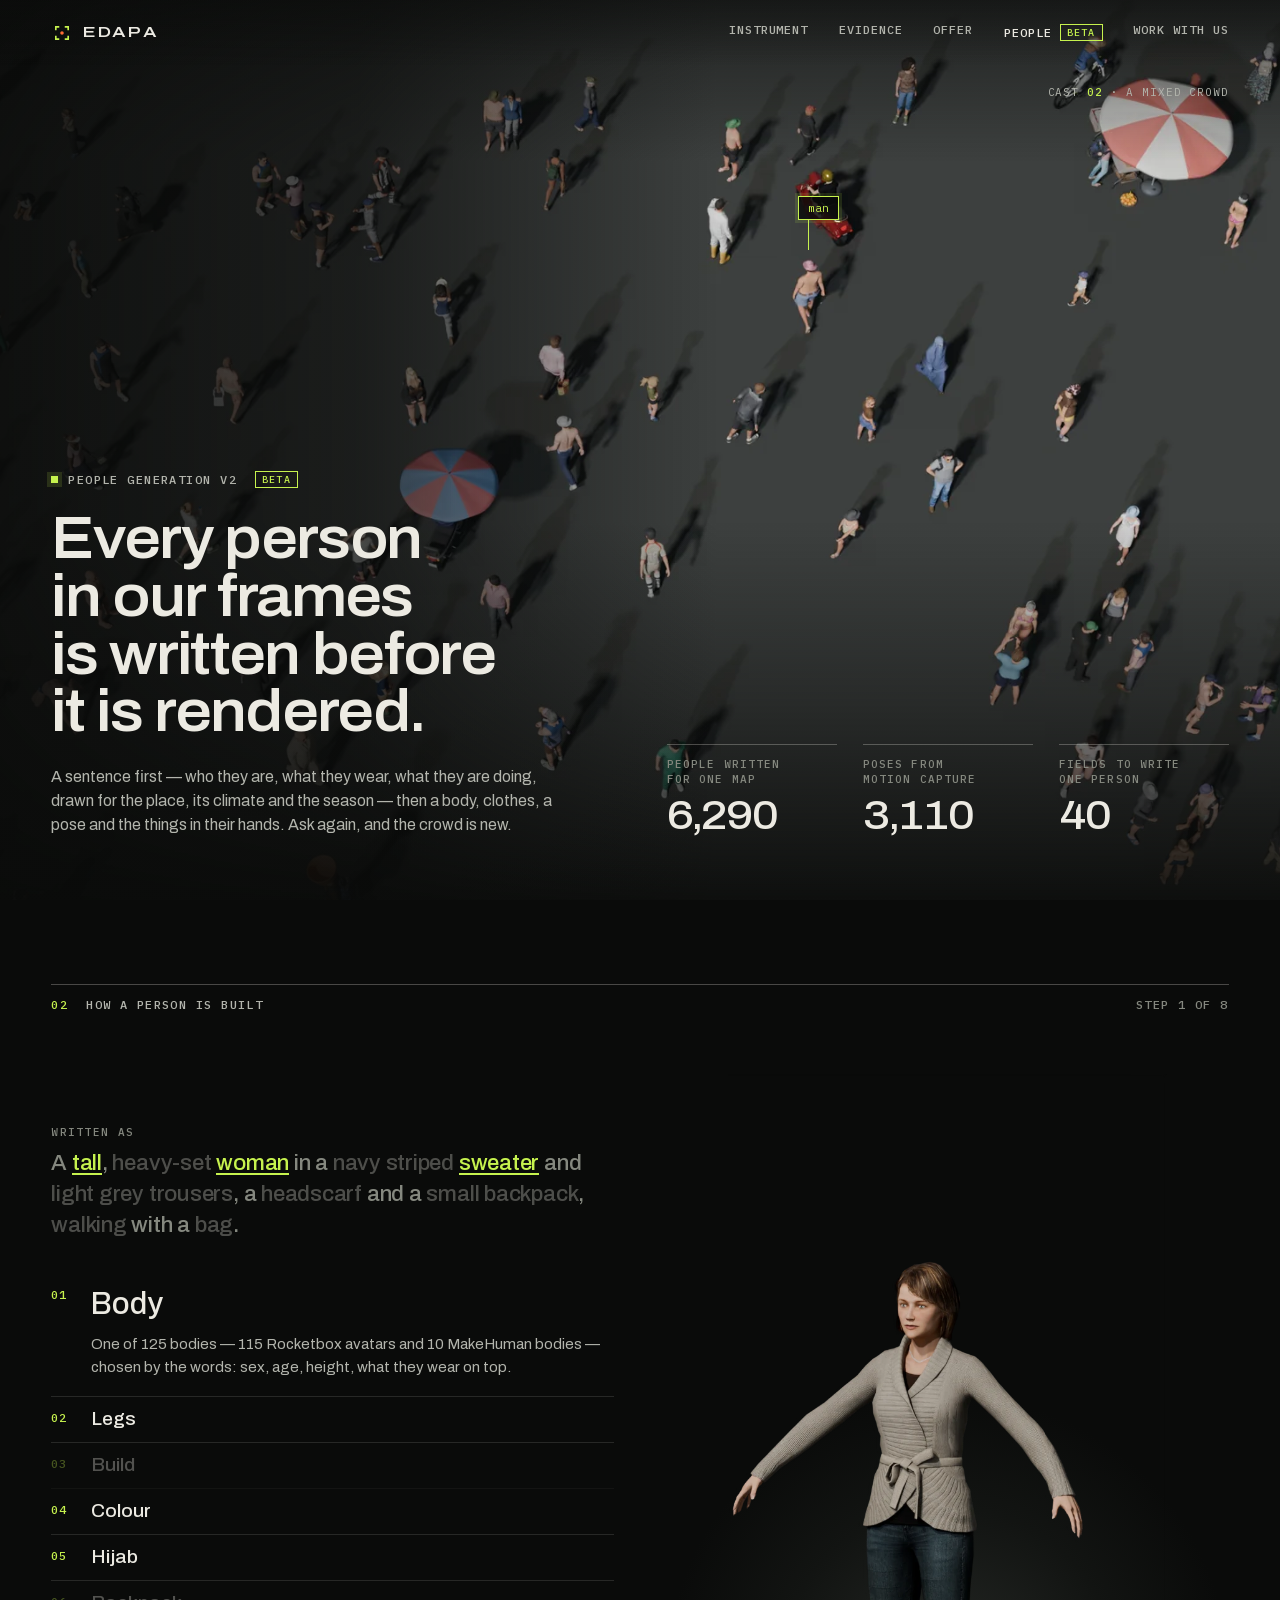
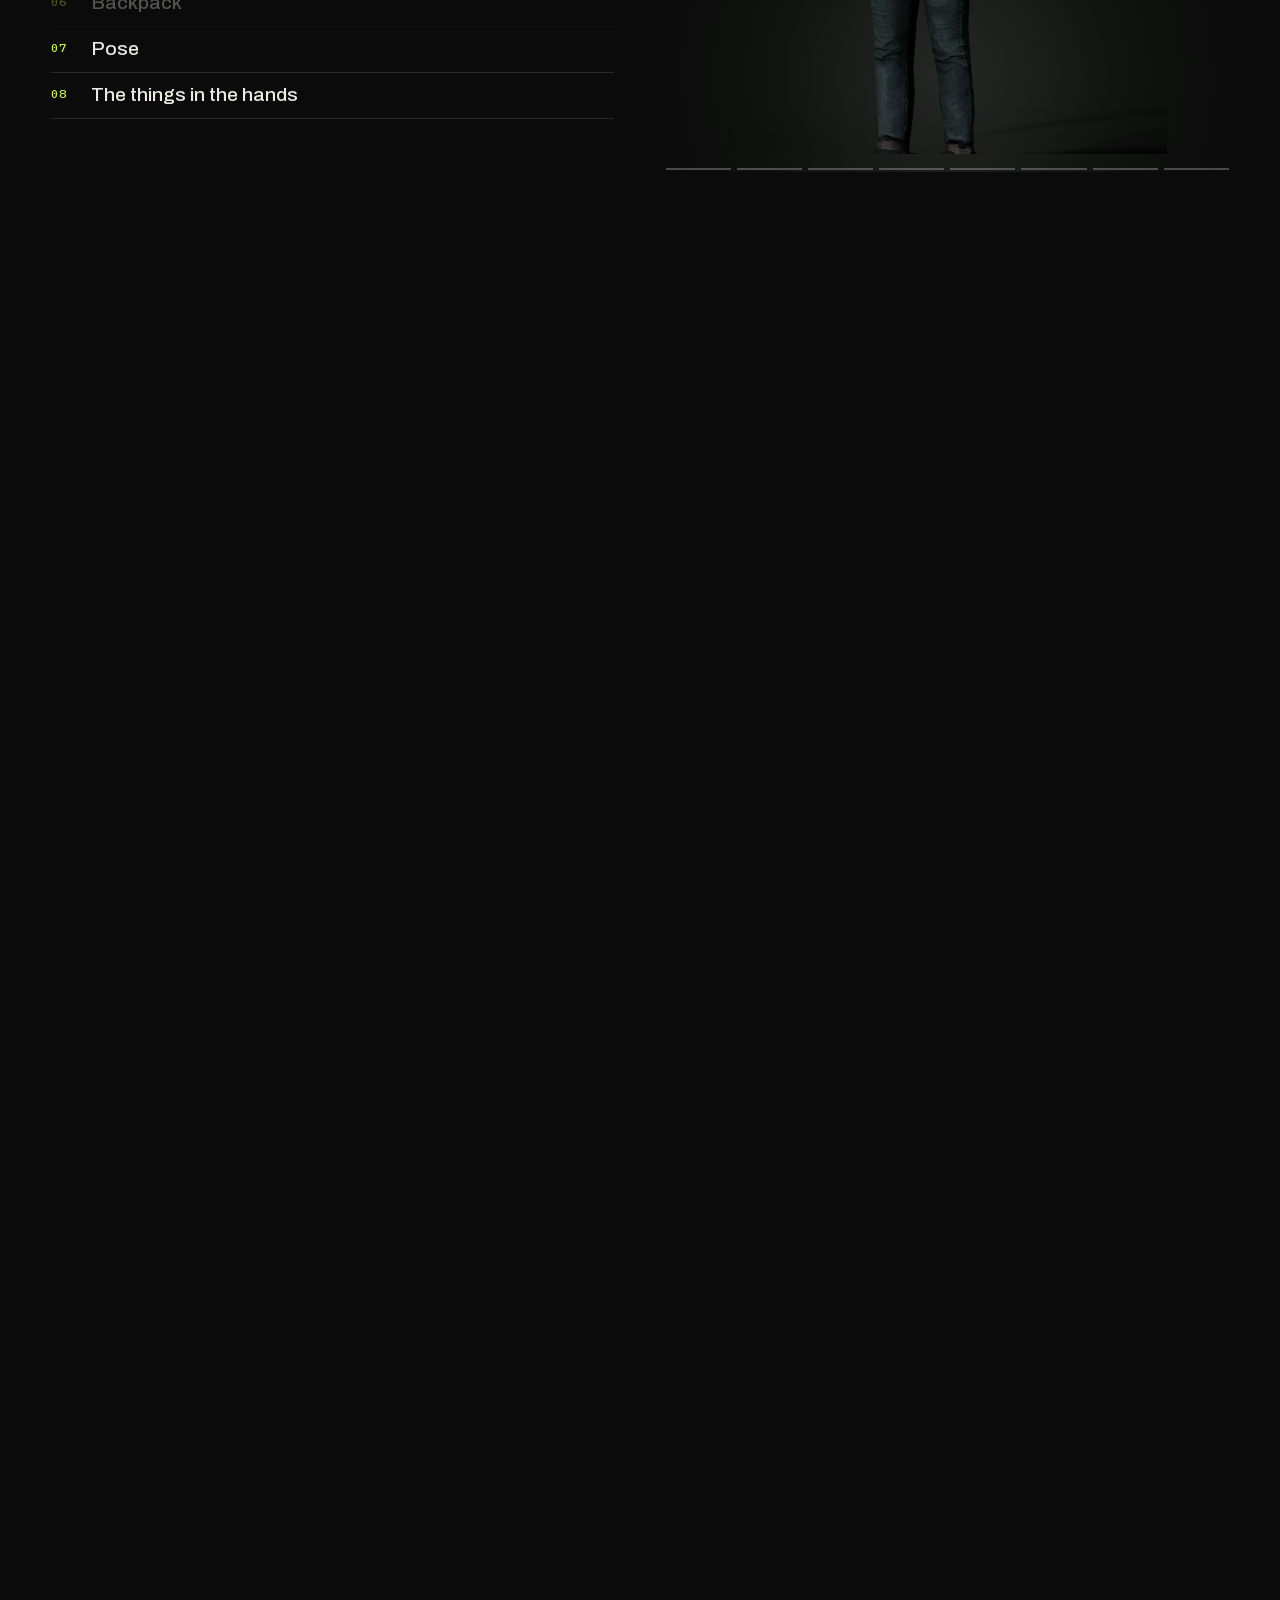
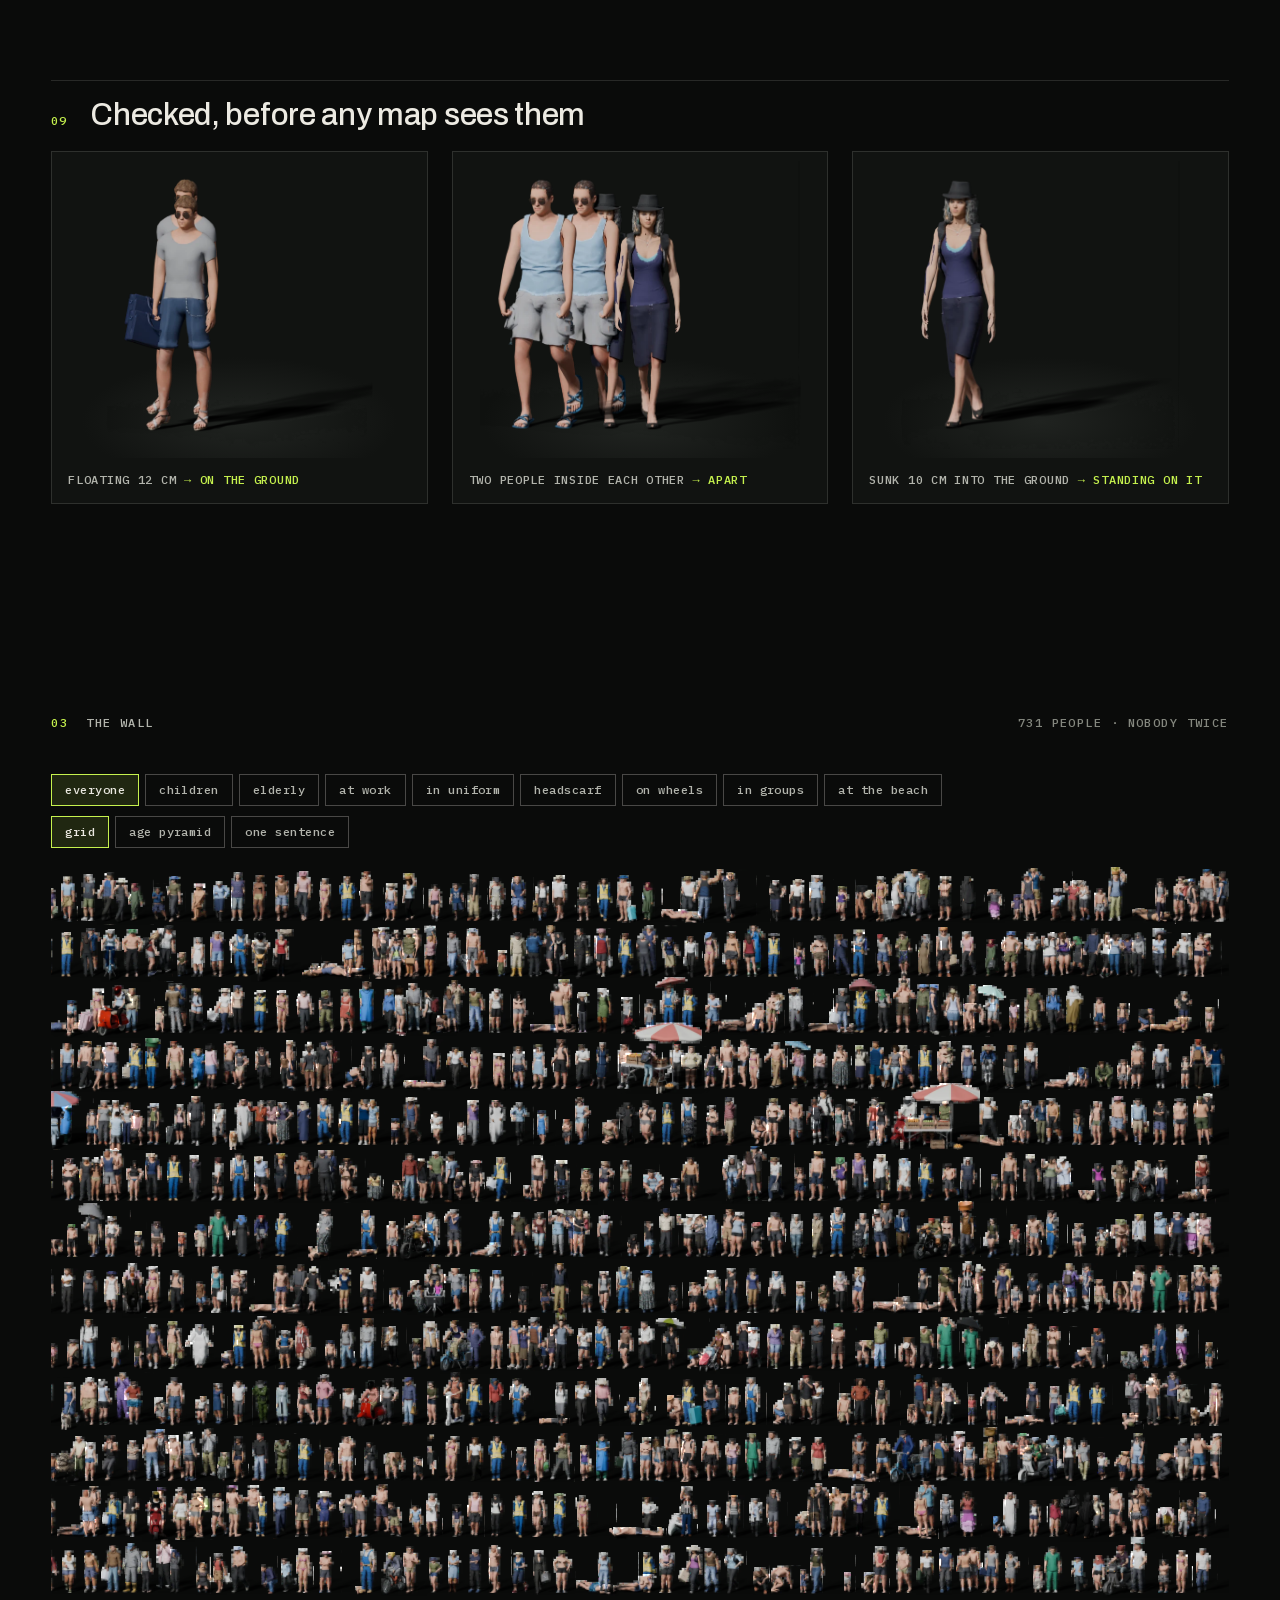
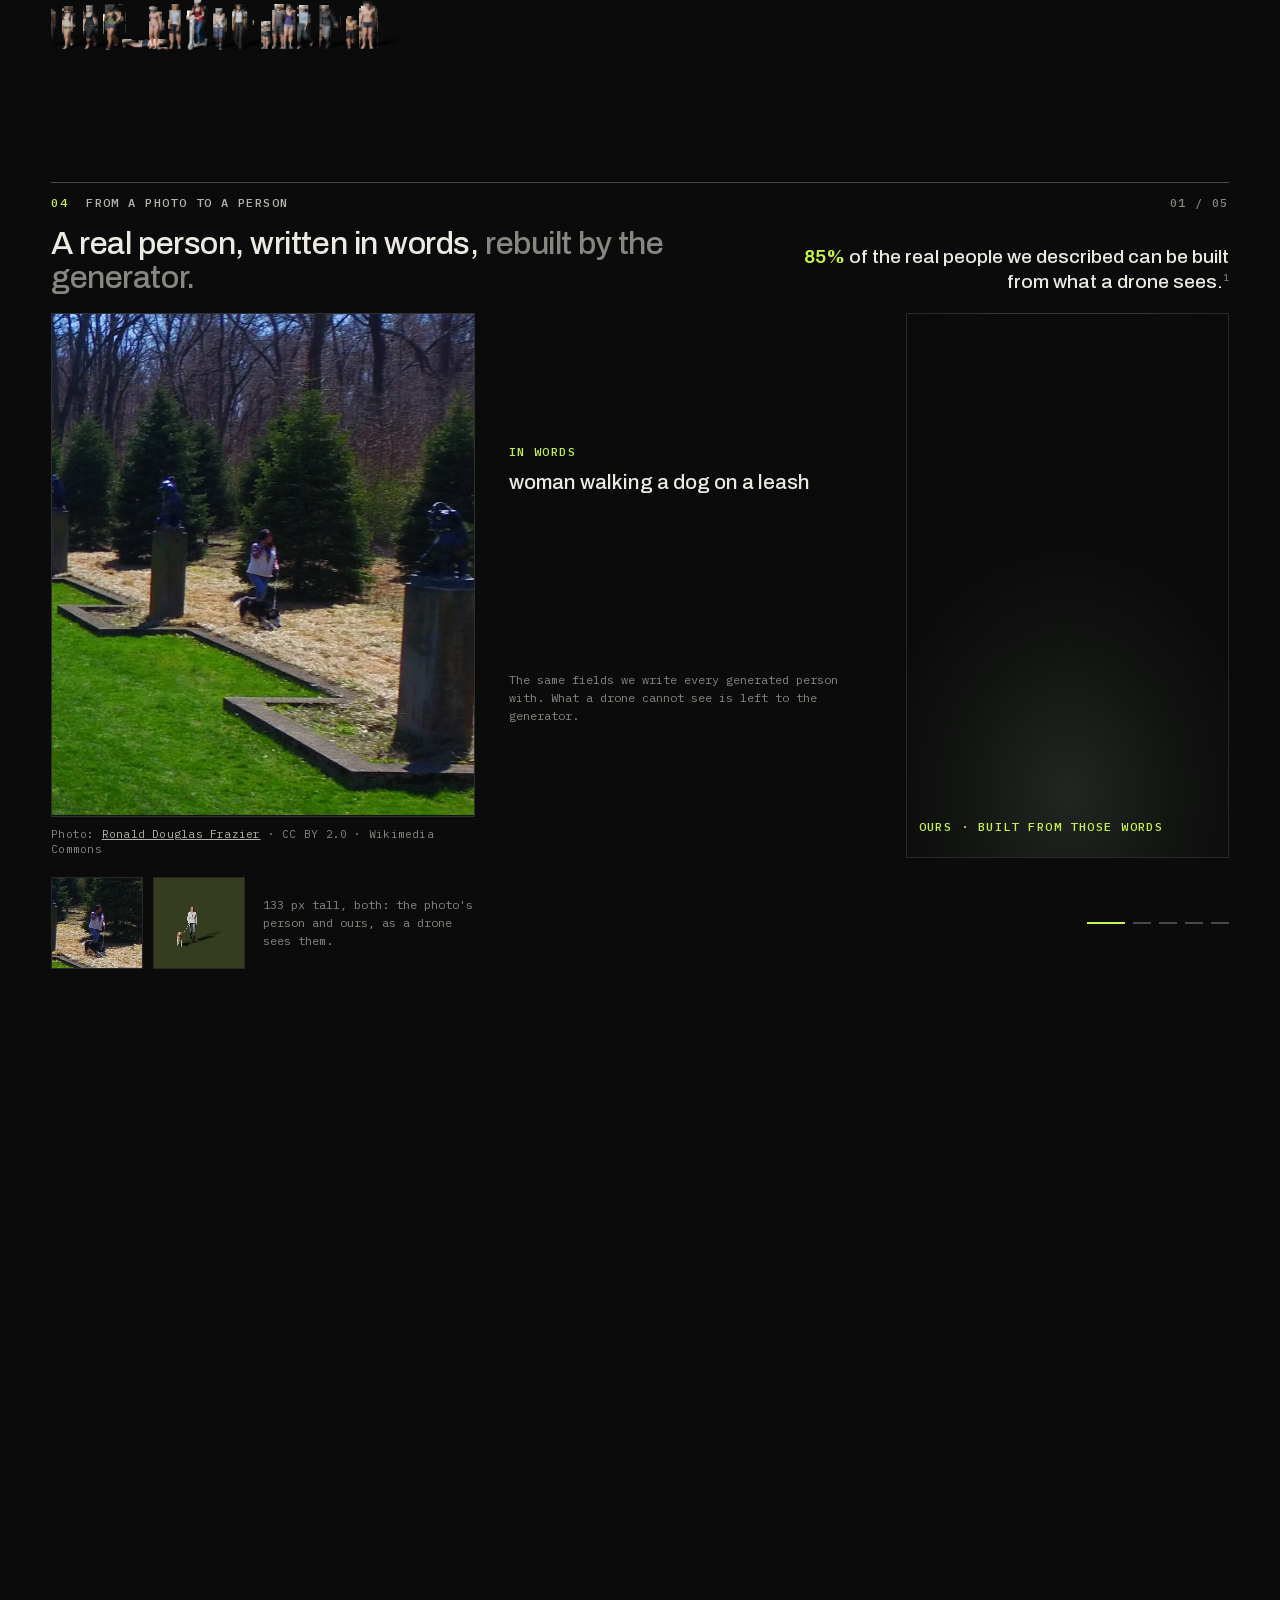
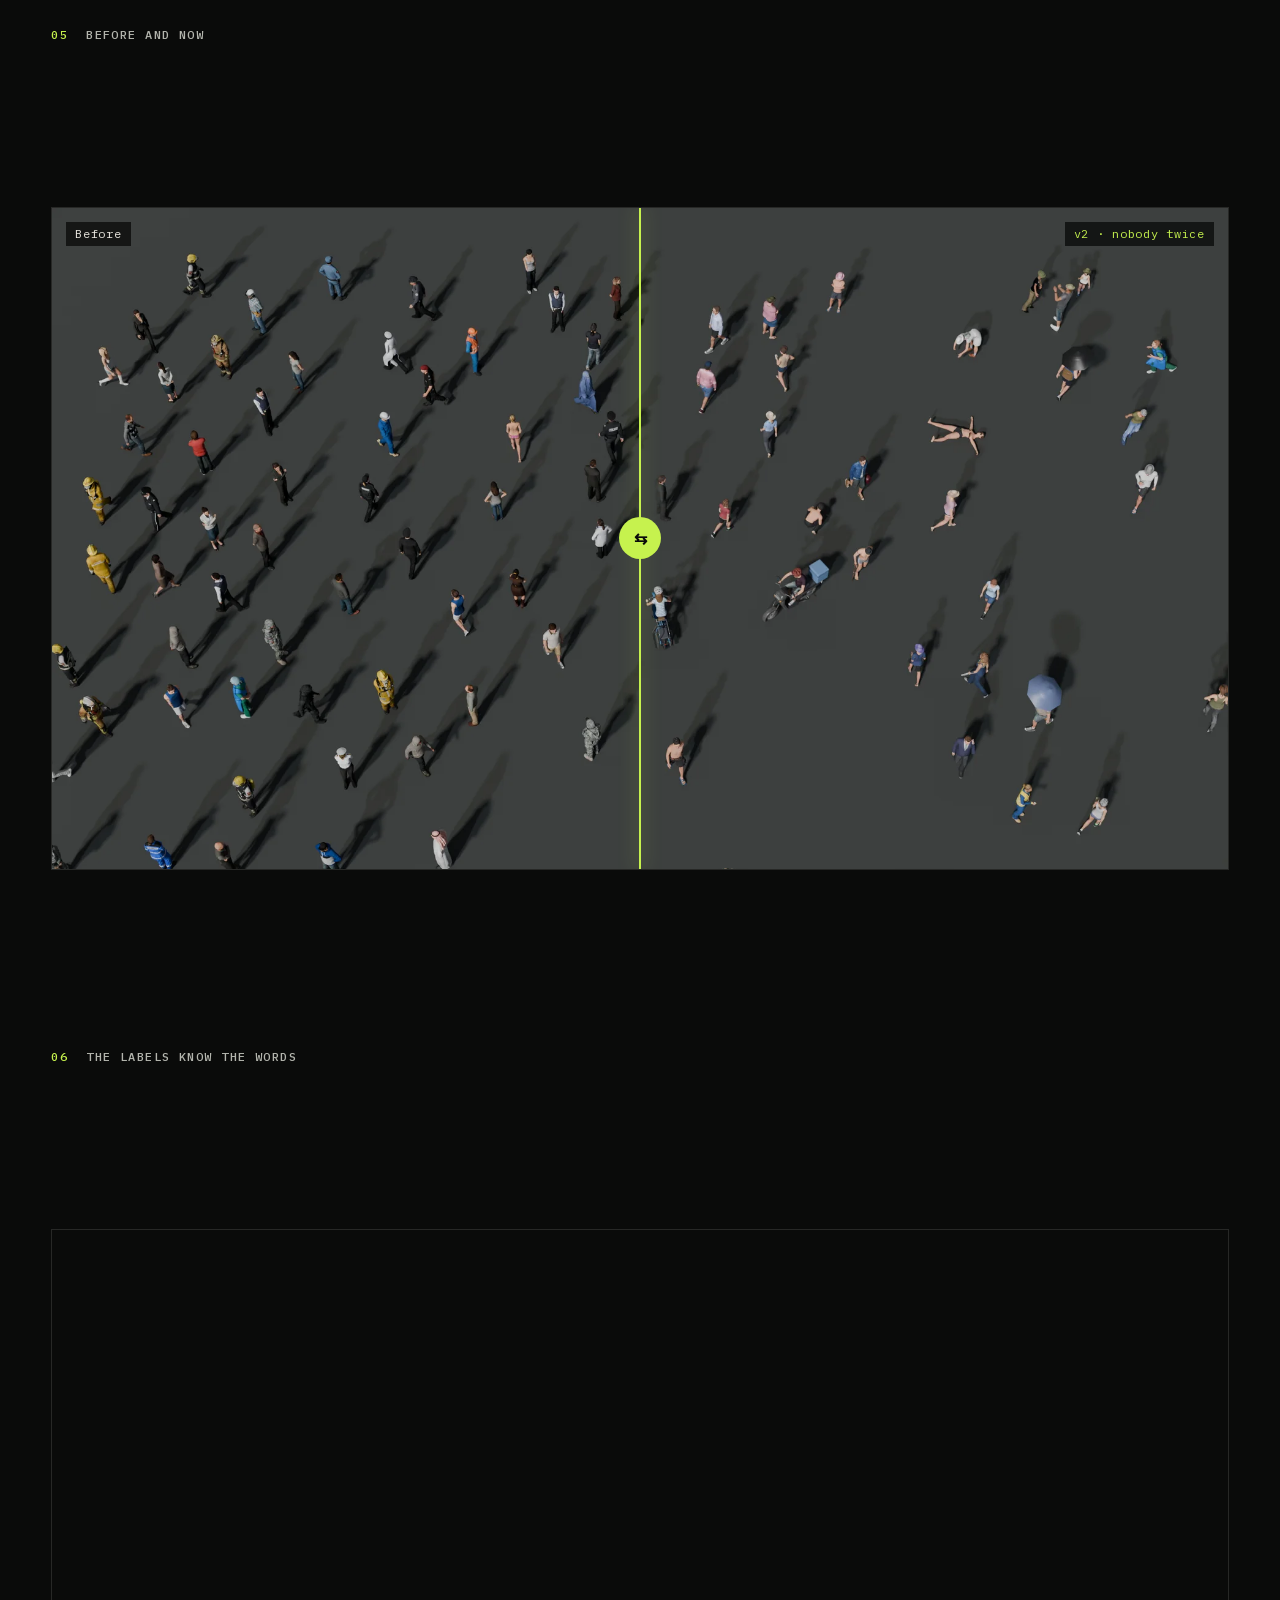
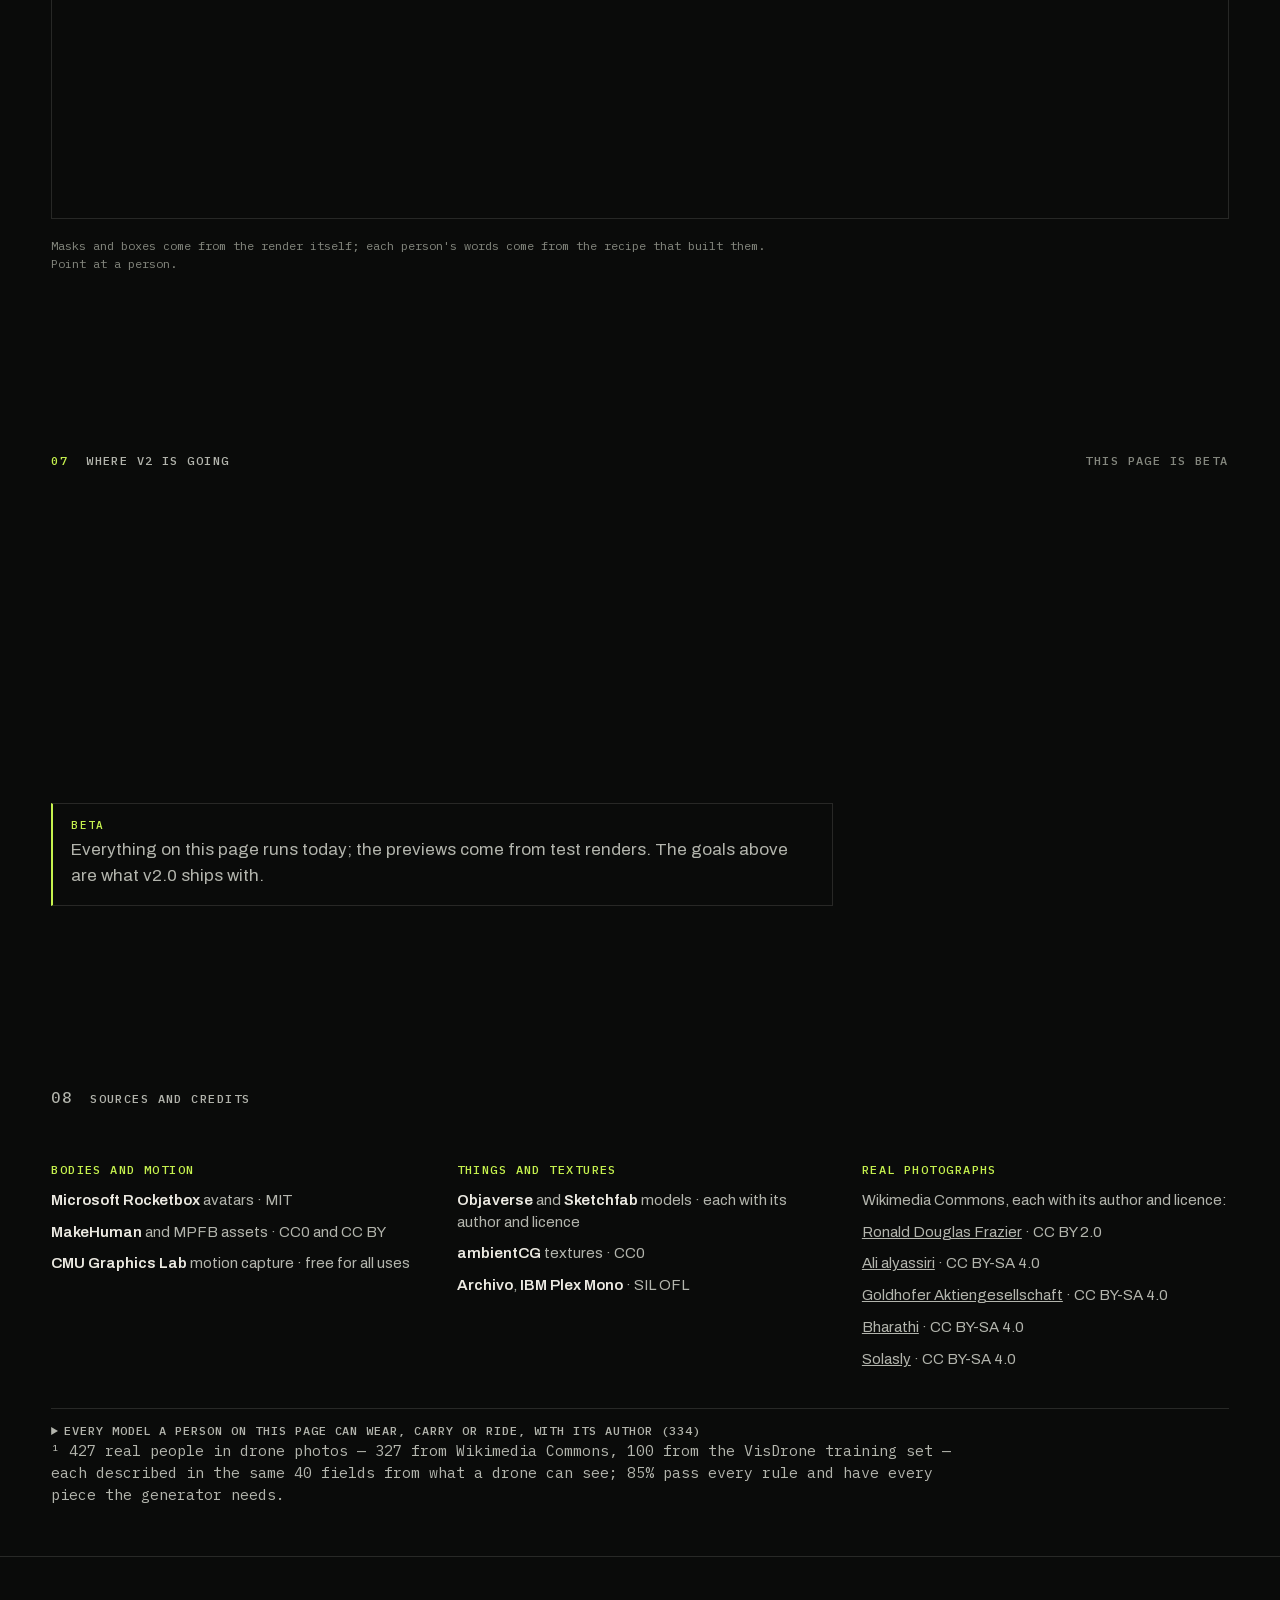
==== commit fb237b2b: "People page: shorter and in a new order. Out: the 3D people of "Write a person", the zoom, the flipb" ====
--- a/people/index.html
+++ b/people/index.html
@@ -23,7 +23,6 @@
 <link rel="stylesheet" href="people.css">
 <link rel="icon" href="data:image/svg+xml,%3Csvg xmlns='http://www.w3.org/2000/svg' viewBox='0 0 32 32'%3E%3Crect width='32' height='32' fill='%230a0b0a'/%3E%3Cpath d='M7 12V7h5M20 7h5v5M25 20v5h-5M12 25H7v-5' fill='none' stroke='%23c6f24e' stroke-width='2.4'/%3E%3Ccircle cx='16' cy='16' r='2.6' fill='%23ff6b35'/%3E%3C/svg%3E">
 <script>document.documentElement.classList.replace('no-js','js')</script>
-<script type="importmap">{"imports": {"three": "./vendor/three-0.170.0/three.module.js"}}</script>
 <script type="module" src="js/main.js"></script>
 </head>
 <body>
@@ -60,7 +59,7 @@
         <span class="line"><span>is written before</span></span>
         <span class="line"><span>it is rendered.</span></span>
       </h1>
-      <p class="p-hero__lede">A sentence first — who they are, what they wear, what they are doing — then a body, clothes, a pose and the things in their hands. Ask again, and the crowd is new.</p>
+      <p class="p-hero__lede">A sentence first — who they are, what they wear, what they are doing, drawn for the place, its climate and the season — then a body, clothes, a pose and the things in their hands. Ask again, and the crowd is new.</p>
     </div>
     <dl class="p-hero__figs">
       <div class="p-fig"><dt>people written<br>for one map</dt><dd data-count="6290">6,290</dd></div>
@@ -69,12 +68,87 @@
     </dl>
   </section>
 
-  <!-- ============================================================ 02: FROM A PHOTO TO A PERSON -->
+  <!-- ============================================================ 02: HOW A PERSON IS BUILT -->
+  <section class="p-steps" id="steps" aria-labelledby="steps-title" data-steps>
+    <div class="p-steps__track" data-steps-track>
+      <div class="p-steps__view">
+        <header class="sect__head">
+          <p class="sect__num">02</p>
+          <h2 id="steps-title" class="sect__kicker">How a person is built</h2>
+          <p class="p-steps__count" data-steps-count>step 1 of 8</p>
+        </header>
+        <div class="p-steps__grid">
+          <div class="p-steps__text">
+            <p class="p-steps__k">Written as</p>
+            <p class="p-steps__sentence" data-steps-sentence></p>
+            <ol class="p-steps__list" data-steps-list>
+              <li><b>01</b><h3>Body</h3><p>One of 125 bodies — 115 Rocketbox avatars and 10 MakeHuman bodies — chosen by the words: sex, age, height, what they wear on top.</p></li>
+              <li><b>02</b><h3>Head</h3><p>Another avatar's head, cut at the neck and fitted to this body's skeleton.</p></li>
+              <li><b>03</b><h3>Build</h3><p>Slim, average, stocky or heavy: the body's shape keys, checked so that no hand ends up inside the belly.</p></li>
+              <li><b>04</b><h3>Colour</h3><p>Every garment recoloured into the colour its words ask for, from palettes measured on real clothes; the skin toned with it.</p></li>
+              <li><b>05</b><h3>Hijab</h3><p>Grown on this head, column by column around the face, then coloured. Checked before it goes on: no gap at the cheeks, nothing through the clothes.</p></li>
+              <li><b>06</b><h3>Backpack</h3><p>Fitted to the shoulders it sits on, its straps bound to the body so they move with it.</p></li>
+              <li><b>07</b><h3>Pose</h3><p>One of 3,110 poses from motion capture, or an authored one, chosen by what the words say she is doing.</p></li>
+              <li><b>08</b><h3>The things in the hands</h3><p>What the words say the hands hold, placed in the hand the pose closes round it.</p></li>
+            </ol>
+          </div>
+          <figure class="p-steps__fig">
+            <canvas data-steps-canvas aria-label="One person, step by step."></canvas>
+            <figcaption class="p-steps__bar" aria-hidden="true" data-steps-bar></figcaption>
+          </figure>
+        </div>
+      </div>
+    </div>
+    <div class="p-steps__checks">
+      <p class="p-steps__checks-k"><b>09</b><span>Checked, before any map sees them</span></p>
+      <div class="p-checks__row">
+        <figure class="p-check" data-check="float"><div class="p-check__stage"><img data-before alt=""><img data-after alt=""></div>
+          <figcaption>Floating 12 cm <b>→ on the ground</b></figcaption></figure>
+        <figure class="p-check" data-check="overlap"><div class="p-check__stage"><img data-before alt=""><img data-after alt=""></div>
+          <figcaption>Two people inside each other <b>→ apart</b></figcaption></figure>
+        <figure class="p-check" data-check="sunk"><div class="p-check__stage"><img data-before alt=""><img data-after alt=""></div>
+          <figcaption>Sunk 10 cm into the ground <b>→ standing on it</b></figcaption></figure>
+      </div>
+    </div>
+  </section>
+
+  <!-- ============================================================ 03: THE WALL -->
+  <section class="p-wall" id="wall" aria-labelledby="wall-title" data-wall>
+    <header class="sect__head p-wall__head">
+      <p class="sect__num">03</p>
+      <h2 id="wall-title" class="sect__kicker">The wall</h2>
+      <p class="p-wall__count"><span data-wall-count>2,000</span> people · nobody twice</p>
+    </header>
+    <div class="p-wall__bar">
+      <div class="p-wall__filters" role="group" aria-label="Show the people a word finds">
+        <button type="button" data-filter="all" aria-pressed="true">everyone</button>
+        <button type="button" data-filter="children" aria-pressed="false">children</button>
+        <button type="button" data-filter="elderly" aria-pressed="false">elderly</button>
+        <button type="button" data-filter="work" aria-pressed="false">at work</button>
+        <button type="button" data-filter="uniform" aria-pressed="false">in uniform</button>
+        <button type="button" data-filter="hijab" aria-pressed="false">headscarf</button>
+        <button type="button" data-filter="wheels" aria-pressed="false">on wheels</button>
+        <button type="button" data-filter="groups" aria-pressed="false">in groups</button>
+        <button type="button" data-filter="beach" aria-pressed="false">at the beach</button>
+      </div>
+      <div class="p-wall__modes" role="group" aria-label="Arrange them">
+        <button type="button" data-mode="grid" aria-pressed="true">grid</button>
+        <button type="button" data-mode="pyramid" aria-pressed="false">age pyramid</button>
+        <button type="button" data-mode="sentence" aria-pressed="false">one sentence</button>
+      </div>
+    </div>
+    <div class="p-wall__stage">
+      <canvas class="p-wall__canvas" data-wall-canvas aria-label="Two thousand rendered people, each written from words."></canvas>
+      <div class="p-wall__card" data-wall-card aria-hidden="true"></div>
+    </div>
+  </section>
+
+  <!-- ============================================================ 04: FROM A PHOTO TO A PERSON -->
   <section class="p-real" id="real" aria-labelledby="real-title" data-real>
     <div class="p-real__track" data-real-track>
       <div class="p-real__view">
         <header class="sect__head p-real__head">
-          <p class="sect__num">02</p>
+          <p class="sect__num">04</p>
           <h2 id="real-title" class="sect__kicker">From a photo to a person</h2>
           <p class="p-real__counter" data-counter>01 / 10</p>
         </header>
@@ -111,109 +185,11 @@
     </div>
   </section>
 
-  <!-- ============================================================ 03: WRITE A PERSON -->
-  <section class="p-compose" id="compose" aria-labelledby="compose-title" data-compose>
-    <header class="sect__head">
-      <p class="sect__num">03</p>
-      <h2 id="compose-title" class="sect__kicker">Write a person</h2>
-    </header>
-    <div class="p-compose__grid">
-      <div class="p-compose__text">
-        <p class="p-compose__sentence" data-sentence></p>
-        <p class="p-compose__note">Press a word to change it. Every choice comes from the vocabulary the frames are written in: 40 fields, 300 values, 137 rules. A combination the rules forbid is never offered.</p>
-      </div>
-      <figure class="p-compose__view">
-        <canvas data-compose-canvas aria-label="The person the sentence describes, in 3D. Drag to turn."></canvas>
-        <figcaption class="p-compose__cap"><span>⟲ drag to turn</span><span>loaded when chosen · <b data-size>—</b></span></figcaption>
-      </figure>
-    </div>
-    <div class="p-compose__menu" data-menu role="listbox" aria-label="Choose a word"></div>
-  </section>
-
-  <!-- ============================================================ 04: HOW A PERSON IS BUILT -->
-  <section class="p-steps" id="steps" aria-labelledby="steps-title" data-steps>
-    <div class="p-steps__track" data-steps-track>
-      <div class="p-steps__view">
-        <header class="sect__head">
-          <p class="sect__num">04</p>
-          <h2 id="steps-title" class="sect__kicker">How a person is built</h2>
-          <p class="p-steps__count" data-steps-count>step 1 of 8</p>
-        </header>
-        <div class="p-steps__grid">
-          <ol class="p-steps__list" data-steps-list>
-            <li><b>01</b><h3>Body</h3><p>One of 125 bodies — 115 Rocketbox avatars and 10 MakeHuman bodies — chosen by the words: sex, age, height, what they wear on top.</p></li>
-            <li><b>02</b><h3>Head</h3><p>Another avatar's head, cut at the neck and fitted to this body's skeleton.</p></li>
-            <li><b>03</b><h3>Build</h3><p>Slim, average, stocky or heavy: the body's shape keys, checked so that no hand ends up inside the belly.</p></li>
-            <li><b>04</b><h3>Colour</h3><p>Every garment recoloured into the colour its words ask for, from palettes measured on real clothes; the skin toned with it.</p></li>
-            <li><b>05</b><h3>Hijab</h3><p>Grown on this head, column by column around the face, then coloured. Checked before it goes on: no gap at the cheeks, nothing through the clothes.</p></li>
-            <li><b>06</b><h3>Backpack</h3><p>Fitted to the shoulders it sits on, its straps bound to the body so they move with it.</p></li>
-            <li><b>07</b><h3>Pose</h3><p>One of 3,110 poses from motion capture, or an authored one, chosen by what the words say she is doing.</p></li>
-            <li><b>08</b><h3>The things in the hands</h3><p>What the words say the hands hold, placed in the hand the pose closes round it.</p></li>
-          </ol>
-          <figure class="p-steps__fig">
-            <canvas data-steps-canvas aria-label="One person, step by step."></canvas>
-            <figcaption class="p-steps__bar" aria-hidden="true" data-steps-bar></figcaption>
-          </figure>
-        </div>
-      </div>
-    </div>
-  </section>
-
-  <!-- ============================================================ 05: THE WALL -->
-  <section class="p-wall" id="wall" aria-labelledby="wall-title" data-wall>
-    <header class="sect__head p-wall__head">
+  <!-- ============================================================ 05: BEFORE AND NOW -->
+  <section class="p-cast" id="cast" aria-labelledby="cast-title" data-cast>
+    <header class="sect__head">
       <p class="sect__num">05</p>
-      <h2 id="wall-title" class="sect__kicker">The wall</h2>
-      <p class="p-wall__count"><span data-wall-count>2,000</span> people · nobody twice</p>
-    </header>
-    <div class="p-wall__bar">
-      <div class="p-wall__filters" role="group" aria-label="Show the people a word finds">
-        <button type="button" data-filter="all" aria-pressed="true">everyone</button>
-        <button type="button" data-filter="children" aria-pressed="false">children</button>
-        <button type="button" data-filter="elderly" aria-pressed="false">elderly</button>
-        <button type="button" data-filter="work" aria-pressed="false">at work</button>
-        <button type="button" data-filter="uniform" aria-pressed="false">in uniform</button>
-        <button type="button" data-filter="hijab" aria-pressed="false">headscarf</button>
-        <button type="button" data-filter="wheels" aria-pressed="false">on wheels</button>
-        <button type="button" data-filter="groups" aria-pressed="false">in groups</button>
-        <button type="button" data-filter="beach" aria-pressed="false">at the beach</button>
-      </div>
-      <div class="p-wall__modes" role="group" aria-label="Arrange them">
-        <button type="button" data-mode="grid" aria-pressed="true">grid</button>
-        <button type="button" data-mode="pyramid" aria-pressed="false">age pyramid</button>
-        <button type="button" data-mode="sentence" aria-pressed="false">one sentence</button>
-      </div>
-    </div>
-    <div class="p-wall__stage">
-      <canvas class="p-wall__canvas" data-wall-canvas aria-label="Two thousand rendered people, each written from words."></canvas>
-      <div class="p-wall__card" data-wall-card aria-hidden="true"></div>
-    </div>
-  </section>
-
-  <!-- ============================================================ 06: FROM 80 METRES TO ARM'S LENGTH -->
-  <section class="p-zoom" id="zoom" aria-labelledby="zoom-title" data-zoom>
-    <div class="p-zoom__track" data-zoom-track>
-      <div class="p-zoom__view">
-        <header class="sect__head p-zoom__head">
-          <p class="sect__num">06</p>
-          <h2 id="zoom-title" class="sect__kicker">From 80 metres to arm&rsquo;s length</h2>
-          <p class="p-zoom__hud" data-zoom-hud>80 m · 57.4° camera · 4000 × 3000</p>
-        </header>
-        <div class="p-zoom__stage" data-zoom-stage>
-          <div class="p-zoom__frame" data-zoom-frame><img data-zoom-img alt="A crowd seen from 80 metres by a drone's camera."></div>
-          <span class="p-zoom__bracket" data-zoom-bracket aria-hidden="true"></span>
-          <canvas class="p-zoom__close" data-zoom-close aria-hidden="true"></canvas>
-        </div>
-        <p class="p-zoom__text" data-zoom-text><span>What the detector gets: a few dozen pixels.</span><span>What we built: a whole person, every one of them.</span></p>
-      </div>
-    </div>
-  </section>
-
-  <!-- ============================================================ 07: A NEW CAST EVERY FRAME -->
-  <section class="p-cast" id="cast" aria-labelledby="cast-title" data-cast>
-    <header class="sect__head">
-      <p class="sect__num">07</p>
-      <h2 id="cast-title" class="sect__kicker">A new cast every time</h2>
+      <h2 id="cast-title" class="sect__kicker">Before and now</h2>
     </header>
     <p class="p-lead">Before, 115 avatars in 35 poses, <span class="dim">all of them adults of 1.72–1.87 m. Now, everyone written anew.</span></p>
     <div class="p-curtain" data-curtain>
@@ -222,18 +198,12 @@
       <div class="p-curtain__line" data-curtain-line role="slider" tabindex="0" aria-label="Move between before and now" aria-valuemin="0" aria-valuemax="100" aria-valuenow="50"><i>⇆</i></div>
       <p class="p-curtain__k p-curtain__k--a">Before</p><p class="p-curtain__k p-curtain__k--b">v2 · nobody twice</p>
     </div>
-    <div class="p-flip" data-flip>
-      <p class="p-flip__k">One place, every cast</p>
-      <div class="p-flip__row" data-flip-row></div>
-      <div class="p-flip__controls"><button type="button" data-flip-play aria-pressed="true">pause</button>
-        <input type="range" min="0" max="0" value="0" data-flip-range aria-label="Cast shown"><span data-flip-n></span></div>
-    </div>
-  </section>
-
-  <!-- ============================================================ 08: THE LABELS KNOW THE WORDS -->
+  </section>
+
+  <!-- ============================================================ 06: THE LABELS KNOW THE WORDS -->
   <section class="p-labels" id="labels" aria-labelledby="labels-title" data-labels>
     <header class="sect__head">
-      <p class="sect__num">08</p>
+      <p class="sect__num">06</p>
       <h2 id="labels-title" class="sect__kicker">The labels know the words</h2>
     </header>
     <p class="p-lead">Every box opens into the sentence <span class="dim">that wrote the person inside it.</span></p>
@@ -245,46 +215,10 @@
     <p class="p-note">Masks and boxes come from the render itself; each person's words come from the recipe that built them. Point at a person.</p>
   </section>
 
-  <!-- ============================================================ 09: CHECKED BEFORE THEY REACH A MAP -->
-  <section class="p-checks" id="checks" aria-labelledby="checks-title">
-    <header class="sect__head">
-      <p class="sect__num">09</p>
-      <h2 id="checks-title" class="sect__kicker">Checked before they reach a map</h2>
-    </header>
-    <p class="p-lead">Every person is checked <span class="dim">before any map sees them.</span></p>
-    <div class="p-checks__row">
-      <figure class="p-check" data-check="float"><div class="p-check__stage"><img data-before alt=""><img data-after alt=""></div>
-        <figcaption>Floating 12 cm <b>→ on the ground</b></figcaption></figure>
-      <figure class="p-check" data-check="overlap"><div class="p-check__stage"><img data-before alt=""><img data-after alt=""></div>
-        <figcaption>Two people inside each other <b>→ apart</b></figcaption></figure>
-      <figure class="p-check" data-check="sunk"><div class="p-check__stage"><img data-before alt=""><img data-after alt=""></div>
-        <figcaption>Sunk 10 cm into the ground <b>→ standing on it</b></figcaption></figure>
-    </div>
-  </section>
-
-  <!-- ============================================================ 10: THE MACHINE -->
-  <section class="p-machine" id="machine" aria-labelledby="machine-title">
-    <header class="sect__head">
-      <p class="sect__num">10</p>
-      <h2 id="machine-title" class="sect__kicker">The machine</h2>
-    </header>
-    <p class="p-lead">One sentence in, <span class="dim">one checked person out.</span></p>
-    <ol class="p-machine__nodes">
-      <li><b>01</b><h3>Vocabulary</h3><p>40 fields · 300 values<br>137 rules</p></li>
-      <li><b>02</b><h3>Weights</h3><p>place · climate<br>season · region</p></li>
-      <li><b>03</b><h3>Draw</h3><p>one sentence<br>per person</p></li>
-      <li><b>04</b><h3>Pieces</h3><p>125 bodies<br>3,110 poses</p></li>
-      <li><b>05</b><h3>Build</h3><p>body → clothes → head<br>→ pose → hands</p></li>
-      <li><b>06</b><h3>Checks</h3><p>floating · overlapping<br>inside objects</p></li>
-      <li><b>07</b><h3>Map</h3><p>placed where<br>the plan says</p></li>
-      <li><b>08</b><h3>Frame + labels</h3><p>masks · boxes<br>the sentence in each</p></li>
-    </ol>
-  </section>
-
-  <!-- ============================================================ 11: WHERE V2 IS GOING -->
+  <!-- ============================================================ 07: WHERE V2 IS GOING -->
   <section class="p-goals" id="goals" aria-labelledby="goals-title">
     <header class="sect__head">
-      <p class="sect__num">11</p>
+      <p class="sect__num">07</p>
       <h2 id="goals-title" class="sect__kicker">Where v2 is going</h2>
       <p class="p-goals__beta">this page is BETA</p>
     </header>
@@ -296,10 +230,10 @@
     <p class="p-goals__note"><span>BETA</span>Everything on this page runs today; the previews come from test renders. The goals above are what v2.0 ships with.</p>
   </section>
 
-  <!-- ============================================================ 12: SOURCES AND CREDITS -->
+  <!-- ============================================================ 08: SOURCES AND CREDITS -->
   <section class="p-credits" id="credits" aria-labelledby="credits-title">
     <header class="sect__head">
-      <p class="sect__num">12</p>
+      <p class="sect__num">08</p>
       <h2 id="credits-title" class="sect__kicker">Sources and credits</h2>
     </header>
     <div class="p-credits__cols">
@@ -308,7 +242,7 @@
         <p><b>CMU Graphics Lab</b> motion capture · free for all uses</p></div>
       <div><h3>Things and textures</h3>
         <p><b>Objaverse</b> and <b>Sketchfab</b> models · each with its author and licence</p>
-        <p><b>ambientCG</b> textures · CC0</p><p><b>three.js</b> · MIT · <b>Archivo</b>, <b>IBM Plex Mono</b> · SIL OFL</p></div>
+        <p><b>ambientCG</b> textures · CC0</p><p><b>Archivo</b>, <b>IBM Plex Mono</b> · SIL OFL</p></div>
       <div><h3>Real photographs</h3><div data-photo-credits><p>Wikimedia Commons, each with its author and licence.</p></div></div>
     </div>
     <details class="p-credits__all" data-model-credits>
--- a/people/people.css
+++ b/people/people.css
@@ -86,7 +86,7 @@
   .js .p-hero__title .line > span { transform: none; }
 }
 
-/* ---------------------------------------------------------------- 02: from a photo to a person */
+/* ---------------------------------------------------------------- 04: from a photo to a person */
 .p-real__track { position: relative; }
 .p-real__view {
   position: sticky; top: 0; height: 100svh; min-height: 640px; overflow: hidden;
@@ -145,7 +145,7 @@
   .p-real__stat { display: none; }
 }
 
-/* ---------------------------------------------------------------- 05: the wall */
+/* ---------------------------------------------------------------- 03: the wall */
 .p-wall { position: relative; padding: clamp(80px, 12vh, 140px) var(--gutter) 40px; max-width: 1600px; margin: 0 auto; }
 .p-wall__count { margin-left: auto !important; color: var(--paper-mute); }
 .p-wall__bar { display: flex; flex-wrap: wrap; gap: 10px 24px; justify-content: space-between; margin-bottom: 18px; }
@@ -168,50 +168,13 @@
 .p-wall__card .k { color: var(--paper-mute); }
 .p-wall__card hr { border: 0; border-top: 1px solid var(--line); margin: 8px 0; }
 
-/* ---------------------------------------------------------------- 03: write a person */
-.p-compose { position: relative; max-width: var(--max); margin: 0 auto; padding: clamp(96px, 14vh, 160px) var(--gutter) 60px; }
-.p-compose__grid { display: grid; grid-template-columns: minmax(0, 1.1fr) minmax(0, .9fr); gap: clamp(24px, 4vw, 64px); align-items: center; }
-.p-compose__sentence {
-  margin: 0; font: 500 clamp(2rem, 3.6vw, 3.4rem)/1.32 var(--f-sans); font-stretch: 104%; letter-spacing: -.018em;
-}
-.p-slot {
-  display: inline; padding: 0 .08em; border: 0; border-bottom: 2px dashed var(--hidden-people); background: none;
-  font: inherit; color: inherit; cursor: pointer; transition: color .4s, border-color .4s;
-}
-.p-slot:hover { border-bottom-style: solid; }
-.p-slot.is-new { color: var(--seen); border-bottom: 2px solid var(--seen); }
-.p-compose__note { margin: 26px 0 0; max-width: 38em; font: 400 12px/1.55 var(--f-mono); color: var(--paper-mute); }
-.p-compose__view {
-  position: relative; margin: 0; height: min(78vh, 760px);
-  background: radial-gradient(55% 40% at 50% 84%, #262926 0%, #121412 60%, var(--ink-0) 100%);
-  border: 1px solid var(--line);
-}
-.p-compose__view canvas { position: absolute; inset: 0; width: 100%; height: 100%; cursor: grab; touch-action: pan-y; }
-.p-compose__cap {
-  position: absolute; left: 16px; right: 16px; bottom: 12px; display: flex; justify-content: space-between;
-  font: 400 11px/1 var(--f-mono); letter-spacing: .04em; color: var(--paper-mute); pointer-events: none;
-}
-.p-compose__cap b { color: var(--paper-dim); font-weight: 400; }
-.p-compose__menu {
-  position: absolute; left: 0; top: 0; z-index: 5; min-width: 240px; padding: 6px 0;
-  background: #141614; border: 1px solid var(--line-strong); opacity: 0; pointer-events: none; transition: opacity .2s;
-}
-.p-compose__menu.is-on { opacity: 1; pointer-events: auto; }
-.p-compose__menu button {
-  display: block; width: 100%; padding: 11px 16px; border: 0; background: none; text-align: left; cursor: pointer;
-  font: 400 15px/1 var(--f-mono); color: var(--paper-dim);
-}
-.p-compose__menu button:hover { color: var(--paper); background: rgba(236, 234, 226, .05); }
-.p-compose__menu button[aria-pressed="true"] { color: var(--ink-0); background: var(--seen); }
-@media (max-width: 900px) { .p-compose__grid { grid-template-columns: 1fr; } .p-compose__view { height: 70vh; } }
-
 /* ---------------------------------------------------------------- shared text of the later scenes */
-.p-labels, .p-machine, .p-goals, .p-credits { max-width: var(--max); margin: 0 auto; padding: clamp(96px, 14vh, 160px) var(--gutter) 40px; }
+.p-labels, .p-goals, .p-credits { max-width: var(--max); margin: 0 auto; padding: clamp(96px, 14vh, 160px) var(--gutter) 40px; }
 .p-lead { margin: 0 0 clamp(28px, 5vh, 52px); max-width: 24em; font: 500 clamp(1.5rem, 2.6vw, 2.3rem)/1.15 var(--f-sans); font-stretch: 104%; letter-spacing: -.015em; }
 .p-lead .dim { color: var(--paper-mute); }
 .p-note { margin: 18px 0 0; max-width: 60em; font: 400 12px/1.55 var(--f-mono); color: var(--paper-mute); }
 
-/* ---------------------------------------------------------------- 08: labels */
+/* ---------------------------------------------------------------- 06: labels */
 .p-labels__stage { position: relative; border: 1px solid var(--line); }
 .p-labels__stage canvas { display: block; width: 100%; height: auto; }
 .p-labels__boxes { position: absolute; inset: 0; width: 100%; height: 100%; pointer-events: none; }
@@ -221,18 +184,7 @@
 .p-labels__boxes g.is-on path { stroke-width: 3; opacity: 1; }
 .p-labels__card { border-left-color: var(--seen); }
 
-/* ---------------------------------------------------------------- 10: the machine */
-.p-machine__nodes { list-style: none; margin: 0; padding: 0; display: grid; grid-template-columns: repeat(4, minmax(0, 1fr)); gap: 18px; counter-reset: n; }
-.p-machine__nodes li { position: relative; padding: 18px 18px 22px; border: 1px solid var(--line-strong); background: var(--ink-1); }
-.p-machine__nodes li:nth-child(-n+4) { border-color: rgba(198, 242, 78, .55); }
-.p-machine__nodes b { font: 500 11px/1 var(--f-mono); letter-spacing: .12em; color: var(--seen); }
-.p-machine__nodes h3 { margin: 14px 0 10px; font: 500 clamp(1.3rem, 1.8vw, 1.7rem)/1.1 var(--f-sans); }
-.p-machine__nodes p { margin: 0; font: 400 12px/1.6 var(--f-mono); color: var(--paper-dim); }
-.p-machine__nodes li::after { content: "→"; position: absolute; right: -16px; top: 50%; transform: translateY(-50%); font: 400 14px var(--f-mono); color: var(--paper-mute); }
-.p-machine__nodes li:nth-child(4n)::after, .p-machine__nodes li:last-child::after { content: none; }
-@media (max-width: 900px) { .p-machine__nodes { grid-template-columns: 1fr 1fr; } }
-
-/* ---------------------------------------------------------------- 11: goals */
+/* ---------------------------------------------------------------- 07: goals */
 .p-goals__beta { margin-left: auto !important; color: var(--paper-mute); }
 .p-goals__list { display: grid; grid-template-columns: repeat(3, minmax(0, 1fr)); gap: clamp(24px, 3vw, 44px); margin: 0; }
 .p-goals__list > div { border-top: 1px solid var(--line-strong); padding-top: 18px; }
@@ -244,20 +196,34 @@
 .p-goals__note span { display: block; margin-bottom: 6px; font: 500 11px/1 var(--f-mono); letter-spacing: .12em; color: var(--seen); }
 @media (max-width: 900px) { .p-goals__list { grid-template-columns: 1fr; } }
 
-/* ---------------------------------------------------------------- 12: credits */
+/* ---------------------------------------------------------------- 08: credits */
 .p-credits__cols { display: grid; grid-template-columns: repeat(3, minmax(0, 1fr)); gap: clamp(24px, 3vw, 48px); }
 .p-credits h3 { margin: 0 0 14px; font: 500 12px/1 var(--f-mono); letter-spacing: .12em; text-transform: uppercase; color: var(--seen); }
 .p-credits p { margin: 0 0 10px; color: var(--paper-dim); font-size: 15px; line-height: 1.45; }
 .p-credits p b { color: var(--paper); font-weight: 600; }
 .p-credits a { color: var(--paper-dim); }
 @media (max-width: 900px) { .p-credits__cols { grid-template-columns: 1fr; } }
-
-/* ---------------------------------------------------------------- 04: how a person is built */
+.p-credits__all { margin-top: 28px; border-top: 1px solid var(--line); padding-top: 14px; }
+.p-credits__all summary { cursor: pointer; font: 500 12px/1.4 var(--f-mono); letter-spacing: .08em; text-transform: uppercase; color: var(--paper-dim); }
+.p-credits__all summary:hover { color: var(--paper); }
+.p-credits__all ul { columns: 3 260px; column-gap: 32px; margin: 16px 0 0; padding: 0; list-style: none; }
+.p-credits__all li { break-inside: avoid; margin: 0 0 6px; font: 400 11px/1.45 var(--f-mono); color: var(--paper-mute); }
+.p-credits__all li .k { color: var(--paper-dim); }
+.p-credits__all a { color: var(--paper-dim); }
+
+/* ---------------------------------------------------------------- 02: how a person is built */
 .p-steps__view { position: sticky; top: 0; height: 100svh; min-height: 640px; max-width: var(--max); margin: 0 auto;
   padding: 84px var(--gutter) 28px; display: grid; grid-template-rows: auto minmax(0, 1fr); gap: 18px; }
 .p-steps__count { margin-left: auto !important; color: var(--paper-mute); font-variant-numeric: tabular-nums; }
 .p-steps__grid { display: grid; grid-template-columns: minmax(0, 1fr) minmax(0, 1fr); gap: clamp(24px, 4vw, 64px); min-height: 0; }
-.p-steps__list { list-style: none; margin: 0; padding: 0; align-self: center; }
+.p-steps__text { align-self: center; min-width: 0; }
+.p-steps__k { margin: 0 0 10px; font: 500 11px/1 var(--f-mono); letter-spacing: .12em; text-transform: uppercase; color: var(--paper-mute); }
+.p-steps__sentence { margin: 0 0 clamp(16px, 3vh, 28px); max-width: 30em; font: 500 clamp(1.2rem, 1.75vw, 1.6rem)/1.38 var(--f-sans);
+  letter-spacing: -.01em; color: var(--paper-mute); }
+.p-steps__sentence .w { color: rgba(236, 234, 226, .3); transition: color .45s, box-shadow .45s; }
+.p-steps__sentence .w.is-done { color: var(--paper); }
+.p-steps__sentence .w.is-now { color: var(--seen); box-shadow: inset 0 -2px 0 var(--seen); }
+.p-steps__list { list-style: none; margin: 0; padding: 0; }
 .p-steps__list li { display: grid; grid-template-columns: 40px 1fr; padding: 10px 0; border-bottom: 1px solid var(--line); opacity: .32; transition: opacity .4s, padding .5s var(--ease-out); }
 .p-steps__list b { font: 500 12px/1.9 var(--f-mono); color: var(--seen); letter-spacing: .1em; }
 .p-steps__list h3 { margin: 0; font: 500 clamp(1.05rem, 1.5vw, 1.35rem)/1.3 var(--f-sans); transition: font-size .5s var(--ease-out); }
@@ -272,54 +238,21 @@
 .p-steps__bar i { flex: 1; height: 2px; background: var(--line-strong); overflow: hidden; }
 .p-steps__bar b { display: block; height: 100%; background: var(--seen); transform-origin: left; transform: scaleX(0); }
 @media (max-width: 900px) { .p-steps__grid { grid-template-columns: 1fr; grid-template-rows: auto minmax(0, 1fr); } .p-steps__list li:not(.is-on) { display: none; } }
-
-/* ---------------------------------------------------------------- 06: zoom */
-.p-zoom__view { position: sticky; top: 0; height: 100svh; min-height: 600px; overflow: hidden; }
-main .sect__head.p-zoom__head { position: absolute; z-index: 3; left: var(--gutter); right: var(--gutter); top: 84px; margin: 0; }
-.p-zoom__hud { margin-left: auto !important; color: var(--seen) !important; font-variant-numeric: tabular-nums; white-space: nowrap; }
-.p-zoom__head { gap: 18px; }
-.p-zoom__head .sect__kicker { min-width: 0; overflow: hidden; text-overflow: ellipsis; white-space: nowrap; }
-.p-zoom__stage { position: absolute; inset: 0; overflow: hidden; background: #1b1c1a; }
-.p-zoom__frame { position: absolute; left: 0; top: 0; transform-origin: 0 0; will-change: transform; }
-.p-zoom__frame img { display: block; width: 100%; height: 100%; }
-.p-zoom__bracket { position: absolute; left: 0; top: 0; pointer-events: none; opacity: 0; }
-.p-zoom__bracket::before, .p-zoom__bracket::after { content: ""; position: absolute; width: 22px; height: 22px; border: 2px solid var(--seen); }
-.p-zoom__bracket::before { left: 0; top: 0; border-right: 0; border-bottom: 0; }
-.p-zoom__bracket::after { right: 0; bottom: 0; border-left: 0; border-top: 0; }
-.p-zoom__close { position: absolute; inset: 0; width: 100%; height: 100%; opacity: 0; pointer-events: none;
-  background: radial-gradient(45% 40% at 50% 86%, rgba(38, 41, 38, .95) 0%, rgba(18, 20, 18, .96) 60%, rgba(10, 11, 10, .98) 100%); }
-.p-zoom__text { position: absolute; z-index: 3; left: var(--gutter); bottom: clamp(28px, 7vh, 64px); margin: 0; width: min(20em, 80vw); height: 2.4em;
-  font: 500 clamp(1.4rem, 2.4vw, 2.2rem)/1.15 var(--f-sans); letter-spacing: -.015em; }
-.p-zoom__text span { position: absolute; left: 0; bottom: 0; width: 100%; opacity: 0; transform: translateY(12px); transition: opacity .6s, transform .8s var(--ease-out); }
-.p-zoom__text.is-a span:first-child, .p-zoom__text.is-b span:last-child { opacity: 1; transform: none; }
-
-/* ---------------------------------------------------------------- 07: before and after, the flipbook */
-.p-cast { max-width: var(--max); margin: 0 auto; padding: clamp(96px, 14vh, 160px) var(--gutter) 40px; }
-.p-curtain { position: relative; aspect-ratio: 16 / 9; overflow: hidden; border: 1px solid var(--line); cursor: ew-resize; touch-action: pan-y; user-select: none; }
-.p-curtain img { position: absolute; inset: 0; width: 100%; height: 100%; object-fit: cover; pointer-events: none; }
-.p-curtain__line { position: absolute; top: 0; bottom: 0; width: 2px; margin-left: -1px; background: var(--seen); box-shadow: 0 0 18px rgba(198, 242, 78, .55); }
-.p-curtain__line i { position: absolute; top: 50%; left: 50%; width: 42px; height: 42px; margin: -21px 0 0 -21px; border-radius: 50%;
-  display: grid; place-items: center; background: var(--seen); color: var(--ink-0); font: 600 16px/1 var(--f-mono); font-style: normal; }
-.p-curtain__k { position: absolute; top: 14px; margin: 0; padding: 6px 9px; background: rgba(10, 11, 10, .78); font: 400 12px/1 var(--f-mono); letter-spacing: .06em; }
-.p-curtain__k--a { left: 14px; color: var(--paper); }
-.p-curtain__k--b { right: 14px; color: var(--seen); }
-.p-flip { margin-top: clamp(48px, 8vh, 80px); }
-.p-flip__k { margin: 0 0 14px; font: 500 12px/1 var(--f-mono); letter-spacing: .12em; text-transform: uppercase; color: var(--paper-dim); }
-.p-flip__row { display: grid; grid-template-columns: repeat(auto-fill, minmax(150px, 1fr)); gap: 10px; }
-.p-flip__cell { position: relative; margin: 0; border: 1px solid var(--line); opacity: .5; transition: opacity .4s, border-color .4s, box-shadow .4s; }
-.p-flip__cell img { display: block; width: 100%; aspect-ratio: 1; object-fit: cover; }
-.p-flip__cell figcaption { padding: 8px 9px; font: 400 11px/1.45 var(--f-mono); color: var(--paper-dim); min-height: 6.5em; }
-.p-flip__cell figcaption .k { color: var(--paper-mute); }
-.p-flip__cell.is-on { opacity: 1; border-color: var(--seen); box-shadow: 0 0 0 3px rgba(198, 242, 78, .15); }
-.p-flip__controls { display: flex; align-items: center; gap: 14px; margin-top: 16px; font: 400 12px/1 var(--f-mono); color: var(--paper-mute); }
-.p-flip__controls button { padding: 8px 12px; border: 1px solid var(--line-strong); background: none; color: var(--paper-dim); font: 500 12px/1 var(--f-mono); cursor: pointer; }
-.p-flip__controls input { flex: 1; accent-color: #c6f24e; }
-
-/* ---------------------------------------------------------------- 09: checks */
-.p-checks { max-width: var(--max); margin: 0 auto; padding: clamp(96px, 14vh, 160px) var(--gutter) 40px; }
+/* A short laptop screen: the sentence and the eight steps still fit beside her. */
+@media (max-height: 820px) and (min-width: 901px) {
+  .p-steps__sentence { font-size: clamp(1.05rem, 1.5vw, 1.35rem); margin-bottom: 14px; }
+  .p-steps__list li { padding: 6px 0; } .p-steps__list li.is-on { padding: 10px 0 12px; }
+}
+@media (max-height: 680px) and (min-width: 901px) { .p-steps__list li.is-on p { display: none; } }
+
+/* ---------------------------------------------------------------- 02, last row: the checks under the steps */
+.p-steps__checks { max-width: var(--max); margin: 0 auto; padding: 0 var(--gutter) clamp(56px, 10vh, 110px); }
+.p-steps__checks-k { display: grid; grid-template-columns: 40px 1fr; align-items: baseline; margin: 0 0 18px; padding-top: 16px;
+  border-top: 1px solid var(--line); font: 500 clamp(1.6rem, 2.4vw, 2.2rem)/1.15 var(--f-sans); letter-spacing: -.01em; }
+.p-steps__checks-k b { font: 500 12px/1.9 var(--f-mono); color: var(--seen); letter-spacing: .1em; }
 .p-checks__row { display: grid; grid-template-columns: repeat(3, minmax(0, 1fr)); gap: 24px; }
 .p-check { margin: 0; border: 1px solid var(--line); background: var(--ink-1); }
-.p-check__stage { position: relative; aspect-ratio: 4 / 5; overflow: hidden;
+.p-check__stage { position: relative; height: clamp(220px, 34vh, 320px); overflow: hidden;
   background: radial-gradient(60% 30% at 50% 88%, #222522 0%, var(--ink-1) 70%); }
 .p-check__stage img { position: absolute; left: 50%; bottom: 3%; height: 94%; width: auto; max-width: 96%; object-fit: contain; transform: translateX(-50%); }
 .p-check__stage img[data-after] { animation: check-after 3.6s var(--ease-io) infinite; }
@@ -331,6 +264,17 @@
 @media (max-width: 900px) { .p-checks__row { grid-template-columns: 1fr; } }
 @media (prefers-reduced-motion: reduce) { .p-check__stage img[data-before] { display: none; } .p-check__stage img[data-after] { animation: none; opacity: 1; } }
 
+/* ---------------------------------------------------------------- 05: before and now */
+.p-cast { max-width: var(--max); margin: 0 auto; padding: clamp(96px, 14vh, 160px) var(--gutter) 40px; }
+.p-curtain { position: relative; aspect-ratio: 16 / 9; overflow: hidden; border: 1px solid var(--line); cursor: ew-resize; touch-action: pan-y; user-select: none; }
+.p-curtain img { position: absolute; inset: 0; width: 100%; height: 100%; object-fit: cover; pointer-events: none; }
+.p-curtain__line { position: absolute; top: 0; bottom: 0; width: 2px; margin-left: -1px; background: var(--seen); box-shadow: 0 0 18px rgba(198, 242, 78, .55); }
+.p-curtain__line i { position: absolute; top: 50%; left: 50%; width: 42px; height: 42px; margin: -21px 0 0 -21px; border-radius: 50%;
+  display: grid; place-items: center; background: var(--seen); color: var(--ink-0); font: 600 16px/1 var(--f-mono); font-style: normal; }
+.p-curtain__k { position: absolute; top: 14px; margin: 0; padding: 6px 9px; background: rgba(10, 11, 10, .78); font: 400 12px/1 var(--f-mono); letter-spacing: .06em; }
+.p-curtain__k--a { left: 14px; color: var(--paper); }
+.p-curtain__k--b { right: 14px; color: var(--seen); }
+
 /* ---------------------------------------------------------------- the opening's lens: who is under the pointer */
 .p-lens { position: absolute; inset: 0; z-index: 2; pointer-events: none; opacity: 0; transition: opacity .2s; }
 .p-lens.is-on { opacity: 1; }
@@ -341,9 +285,8 @@
 .p-lens .chip { position: absolute; left: 0; top: 0; border-color: var(--seen); font-size: 11px; }
 
 /* ---------------------------------------------------------------- arrivals: a section's rule draws itself, its lead rises */
-.js .p-lead, .js .p-compose__sentence, .js .p-goals__list > div, .js .p-machine__nodes li { opacity: 0; transform: translateY(24px); transition: opacity 1s var(--ease-out), transform 1.2s var(--ease-out); }
-.js .is-in.p-lead, .js .is-in.p-compose__sentence, .js .p-goals__list > div.is-in, .js .p-machine__nodes li.is-in { opacity: 1; transform: none; }
-.p-machine__nodes li { transition-delay: calc(var(--i, 0) * 70ms) !important; }
+.js .p-lead, .js .p-goals__list > div { opacity: 0; transform: translateY(24px); transition: opacity 1s var(--ease-out), transform 1.2s var(--ease-out); }
+.js .is-in.p-lead, .js .p-goals__list > div.is-in { opacity: 1; transform: none; }
 main .sect__head { position: relative; border-top-color: transparent; }
 main .sect__head::before { content: ""; position: absolute; left: 0; right: 0; top: -1px; height: 1px; background: var(--line-strong);
   transform-origin: left; transform: scaleX(0); transition: transform 1.2s var(--ease-io); }
@@ -353,21 +296,6 @@
 main .sect__head.is-in::after { animation: head-scan 1.2s var(--ease-io); }
 @keyframes head-scan { 0% { opacity: 1; transform: translateX(0); } 90% { opacity: 1; } 100% { opacity: 0; transform: translateX(calc(min(1320px, 100vw) - 120px)); } }
 @media (prefers-reduced-motion: reduce) {
-  .js .p-lead, .js .p-compose__sentence, .js .p-goals__list > div, .js .p-machine__nodes li { opacity: 1; transform: none; }
+  .js .p-lead, .js .p-goals__list > div { opacity: 1; transform: none; }
   main .sect__head::before { transform: none; } main .sect__head::after { display: none; }
 }
-
-/* ---------------------------------------------------------------- 10: the sentence travelling through the machine */
-.p-machine__nodes { position: relative; }
-.p-machine__chip { position: absolute; left: 0; top: 0; z-index: 2; pointer-events: none; transition: none; }
-.p-machine__nodes li { transition: border-color .4s, background .4s, opacity 1s var(--ease-out), transform 1.2s var(--ease-out); }
-.p-machine__nodes li.is-lit { border-color: var(--seen); background: #151913; }
-.p-machine__nodes li:nth-child(-n+4) { border-color: var(--line-strong); }
-.p-machine__nodes li.is-lit:nth-child(-n+4) { border-color: var(--seen); }
-.p-credits__all { margin-top: 28px; border-top: 1px solid var(--line); padding-top: 14px; }
-.p-credits__all summary { cursor: pointer; font: 500 12px/1.4 var(--f-mono); letter-spacing: .08em; text-transform: uppercase; color: var(--paper-dim); }
-.p-credits__all summary:hover { color: var(--paper); }
-.p-credits__all ul { columns: 3 260px; column-gap: 32px; margin: 16px 0 0; padding: 0; list-style: none; }
-.p-credits__all li { break-inside: avoid; margin: 0 0 6px; font: 400 11px/1.45 var(--f-mono); color: var(--paper-mute); }
-.p-credits__all li .k { color: var(--paper-dim); }
-.p-credits__all a { color: var(--paper-dim); }
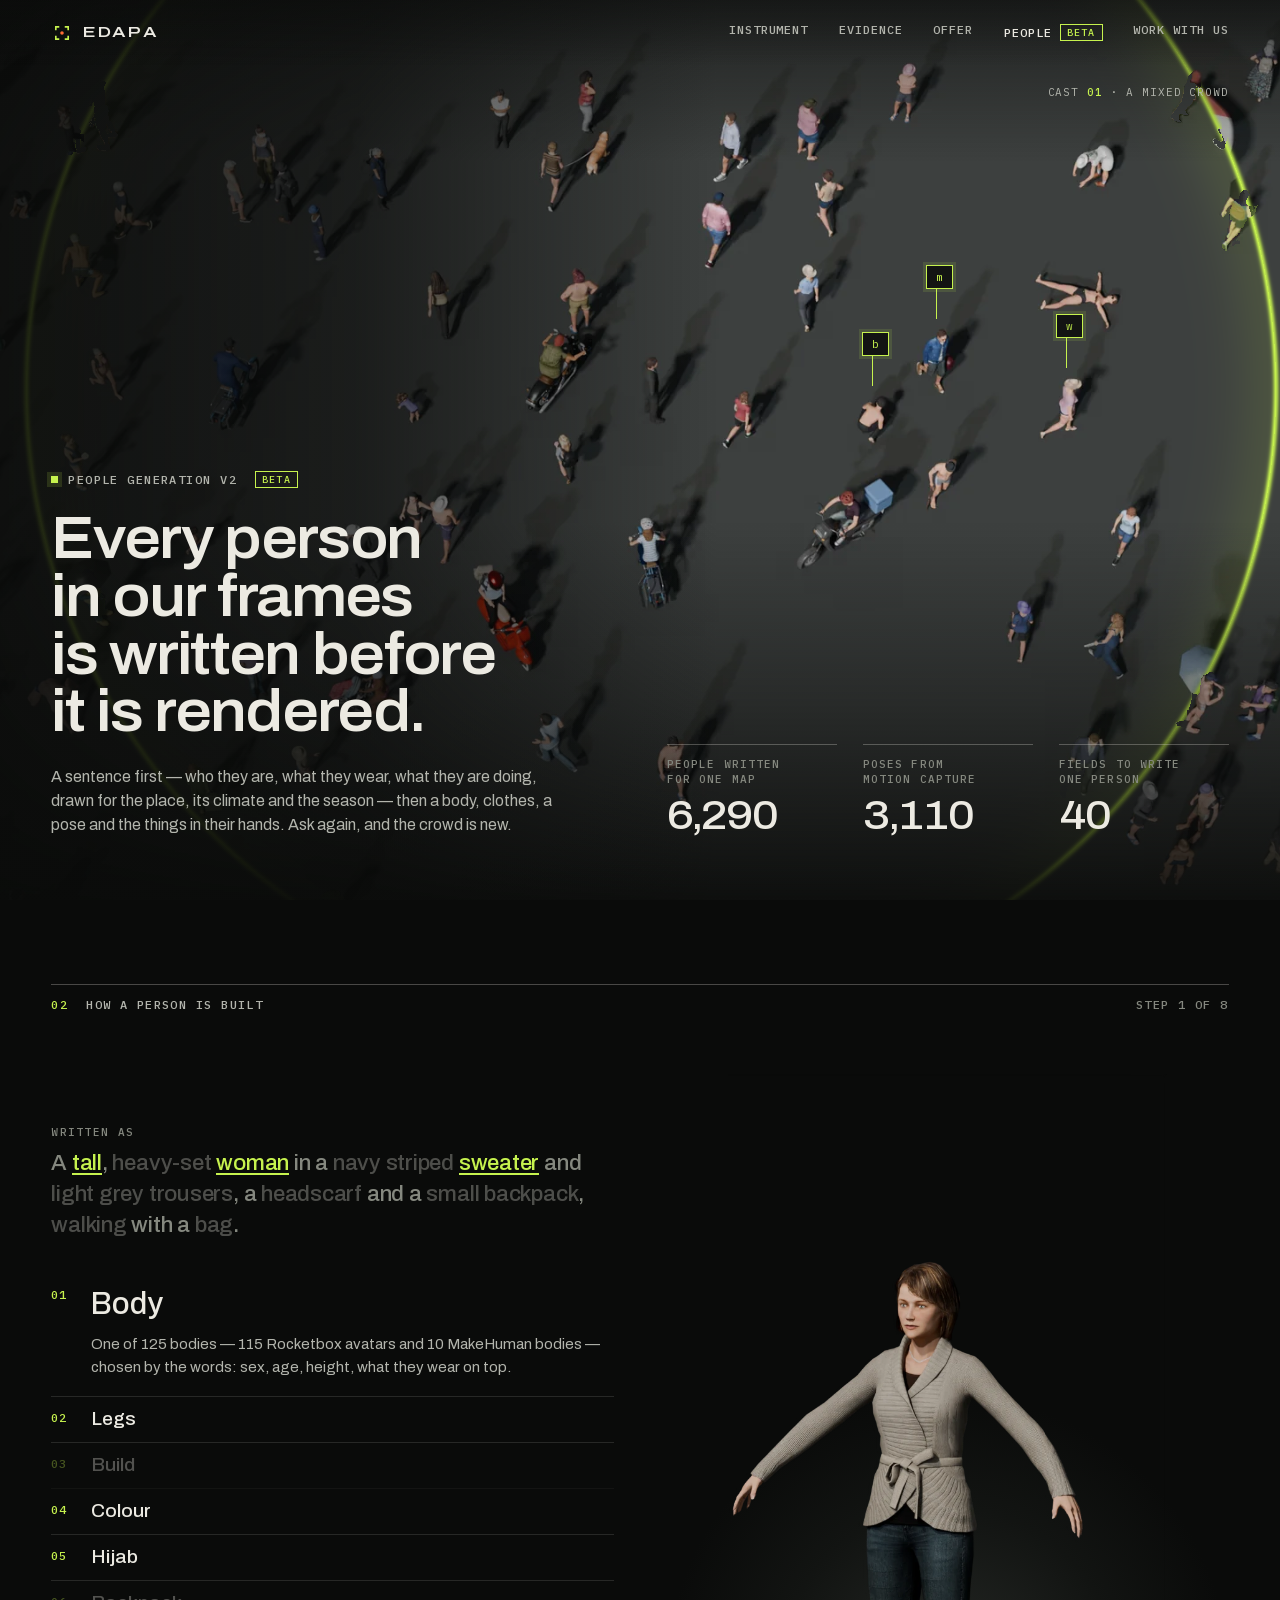
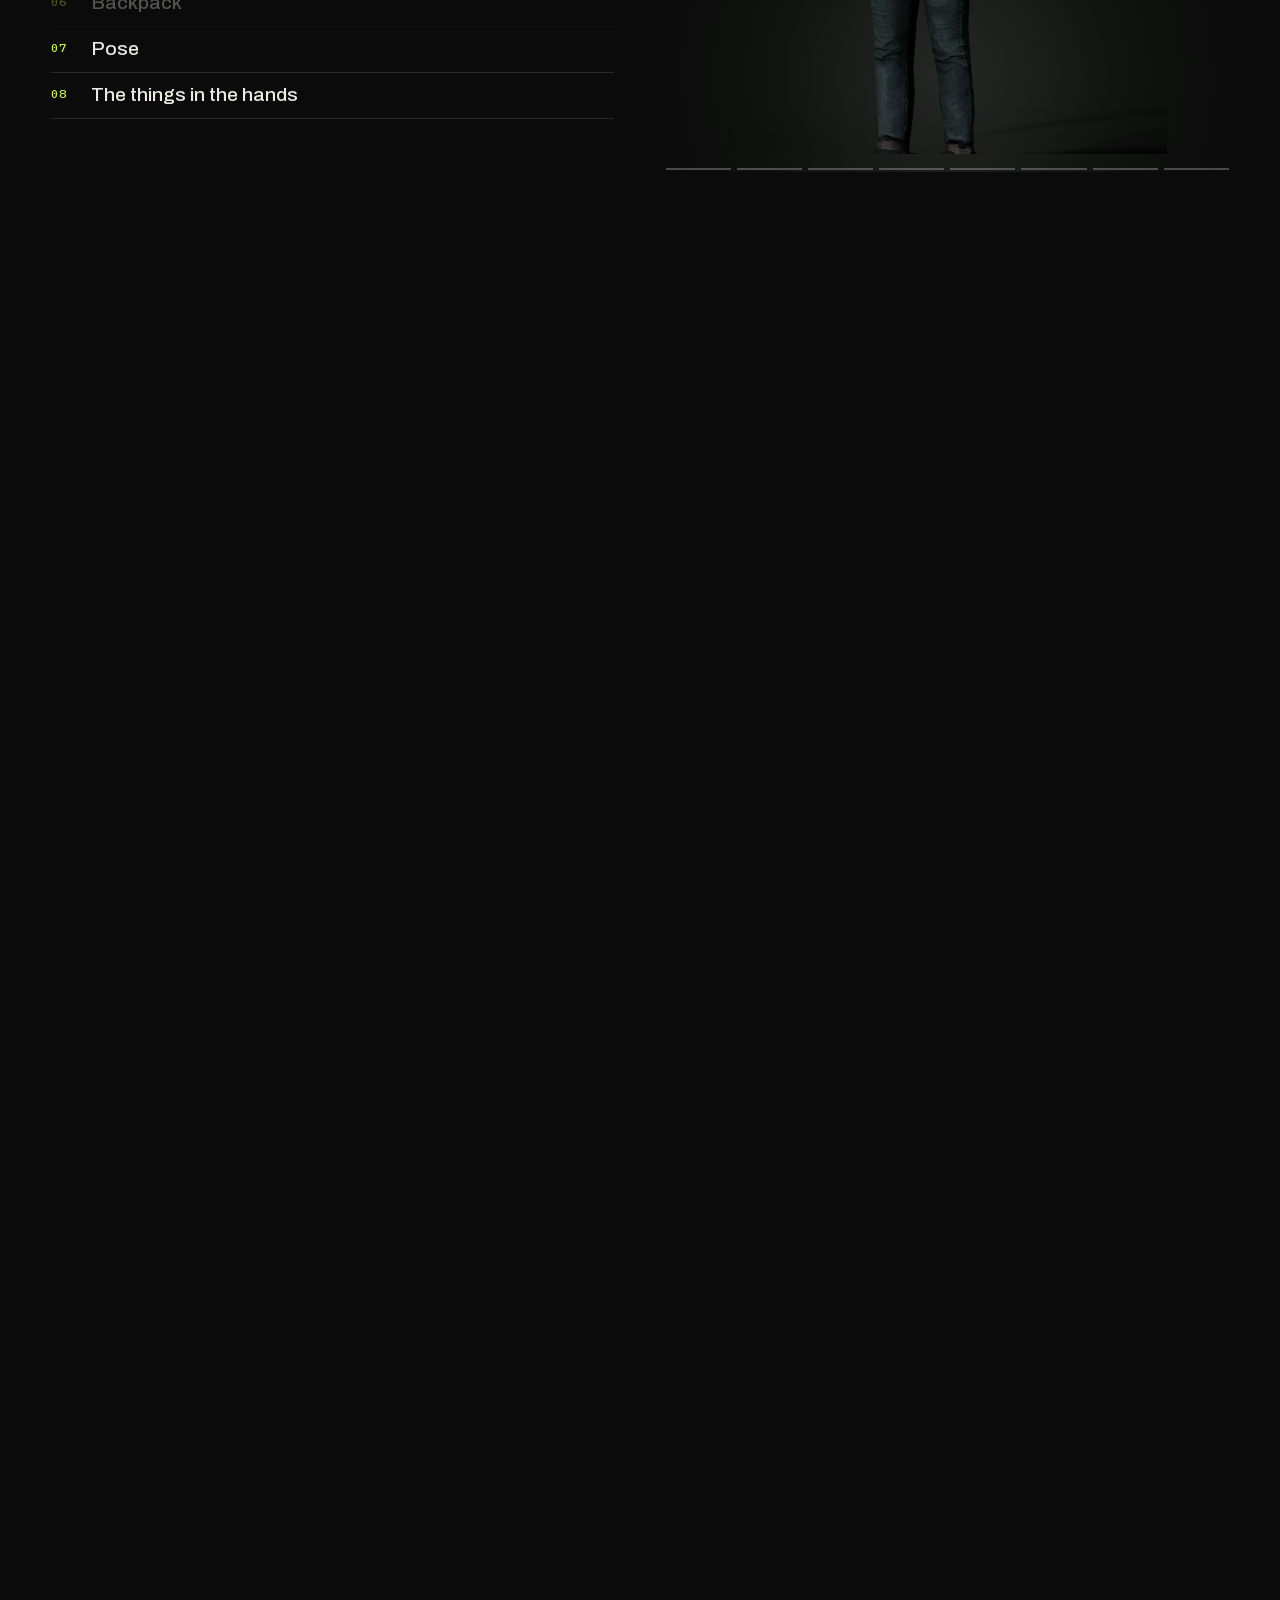
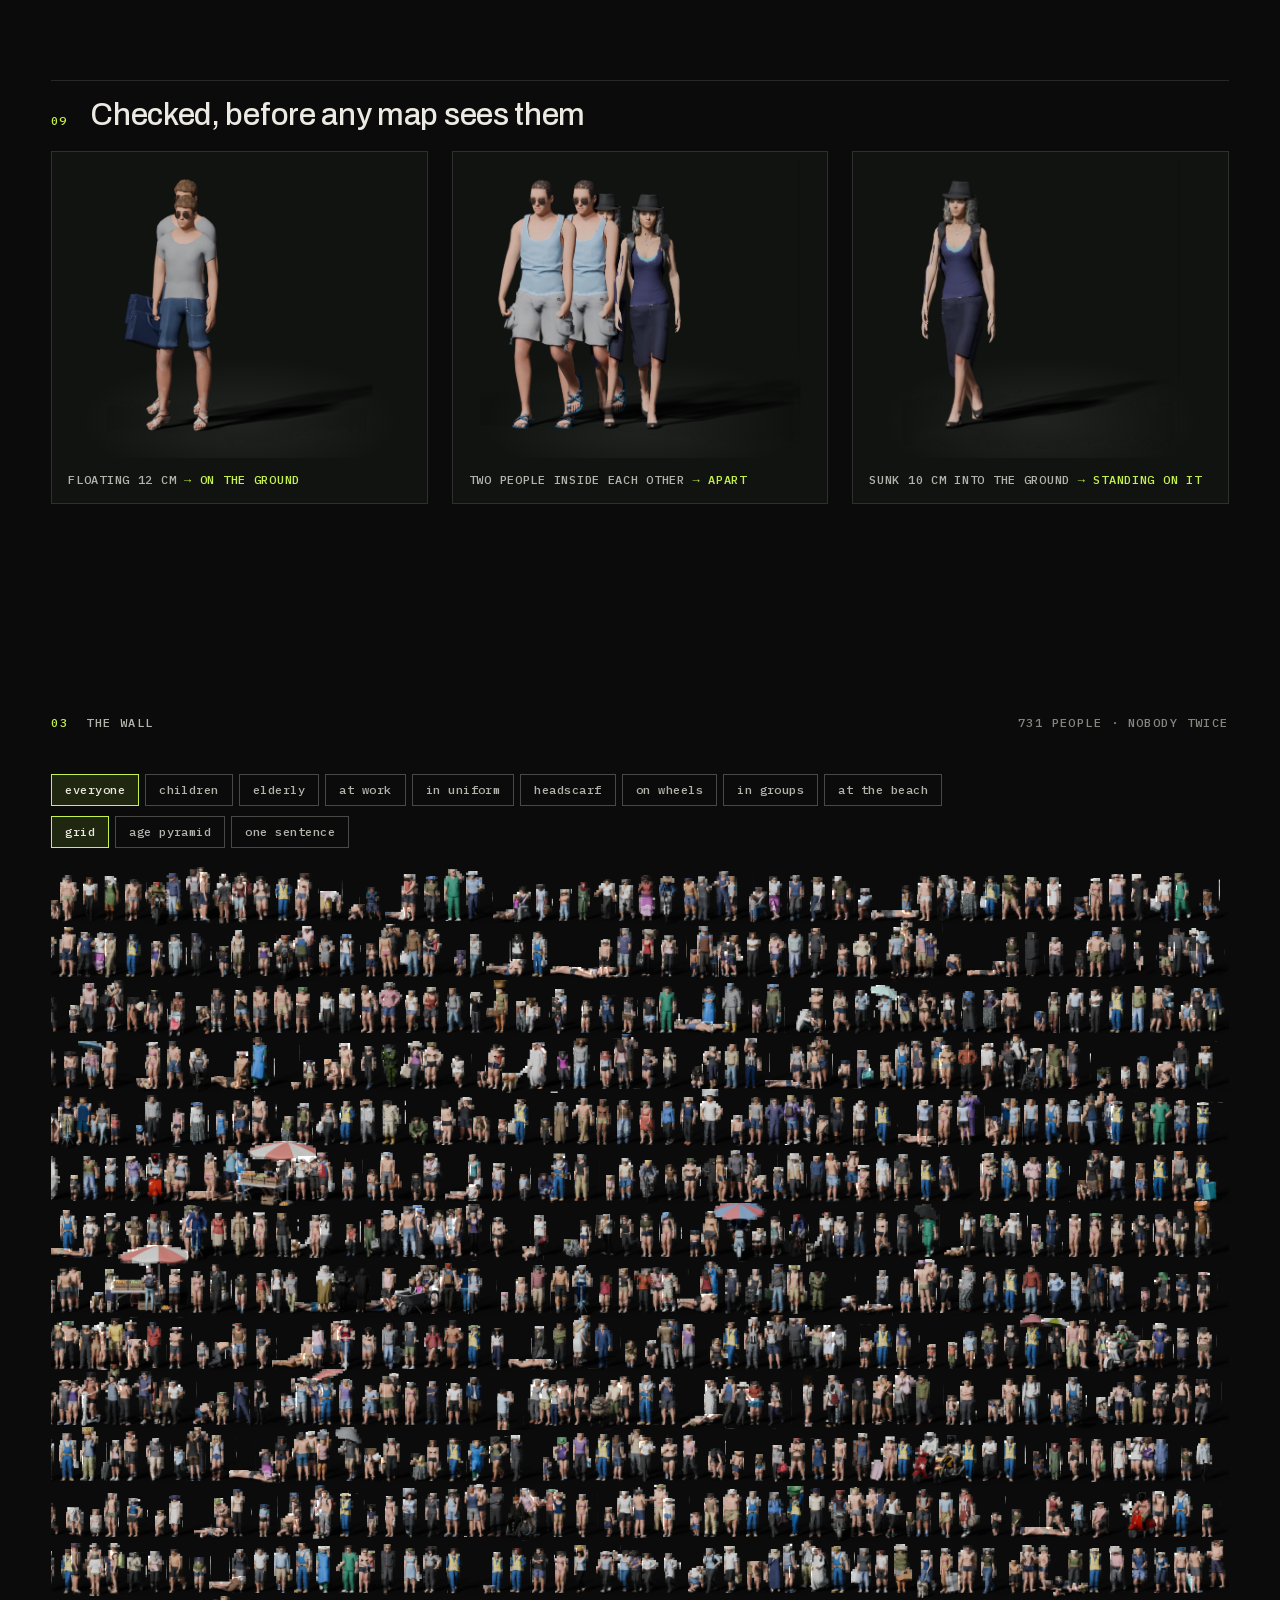
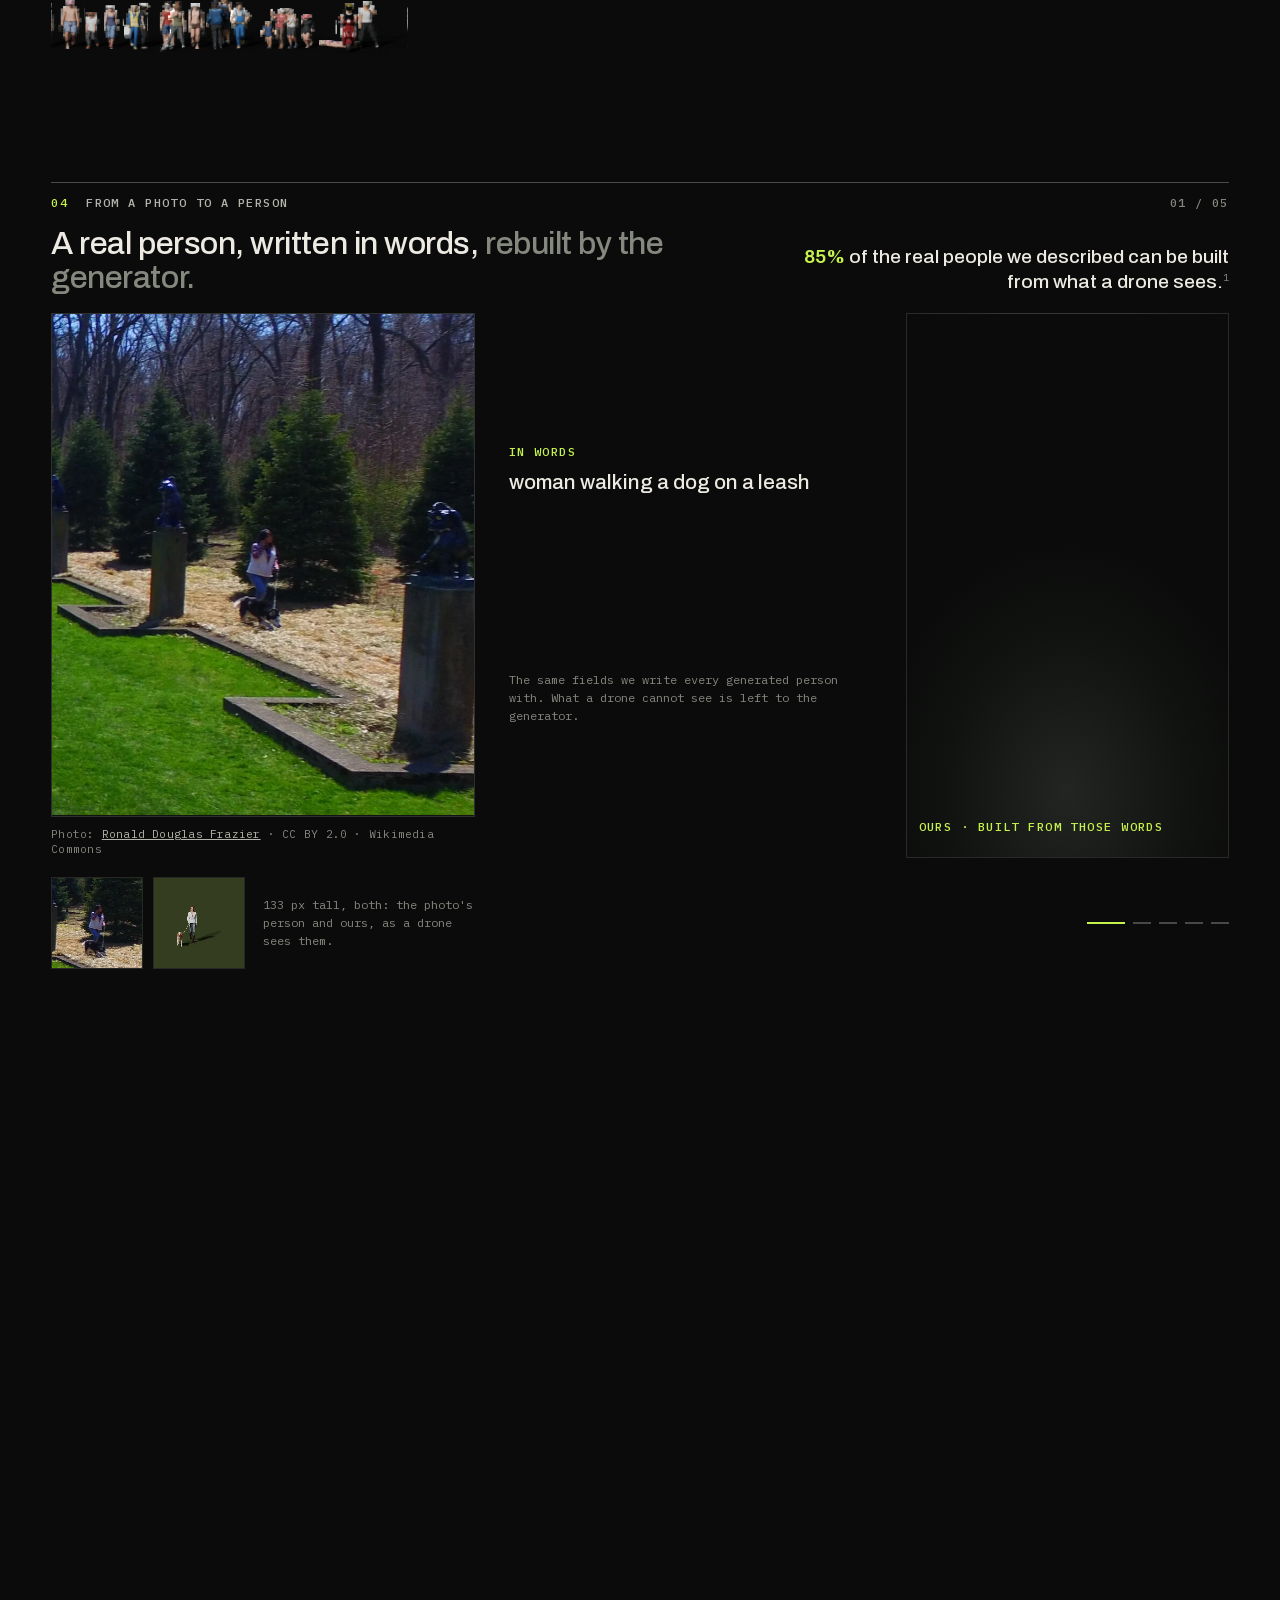
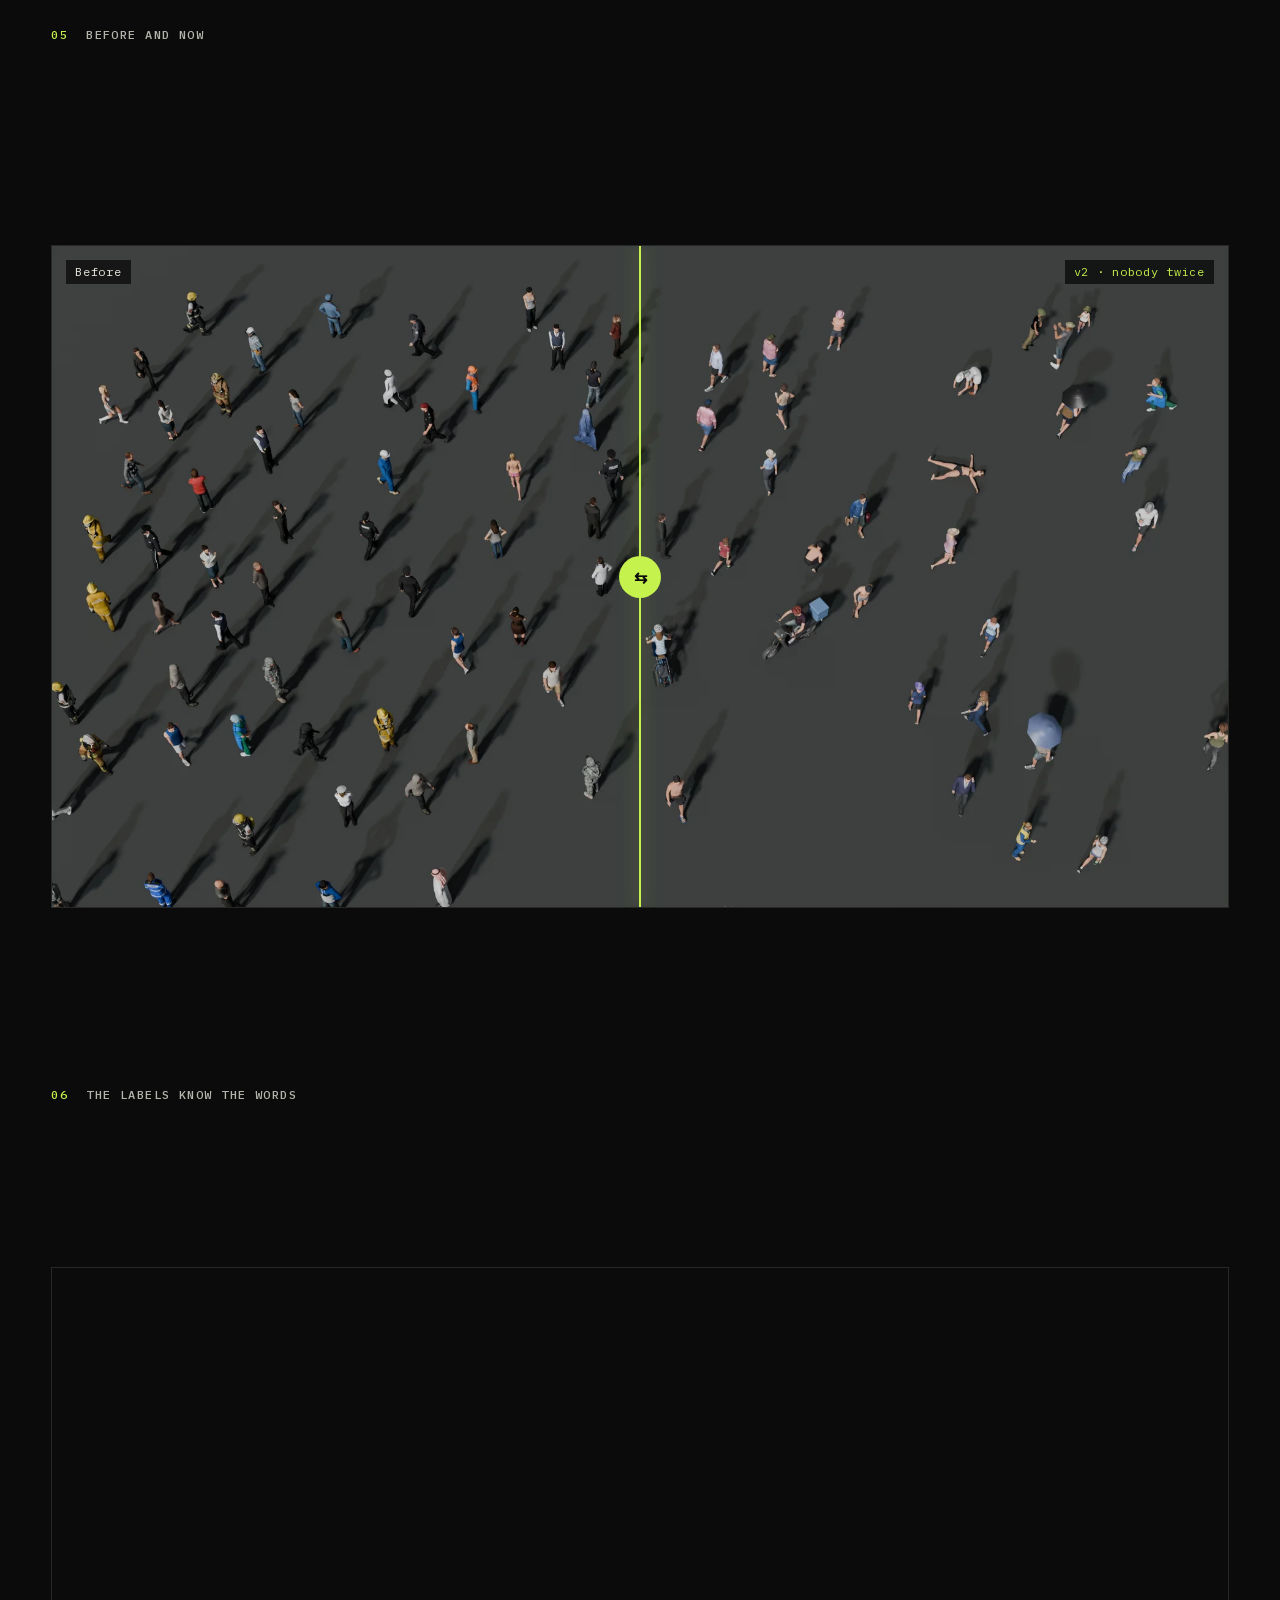
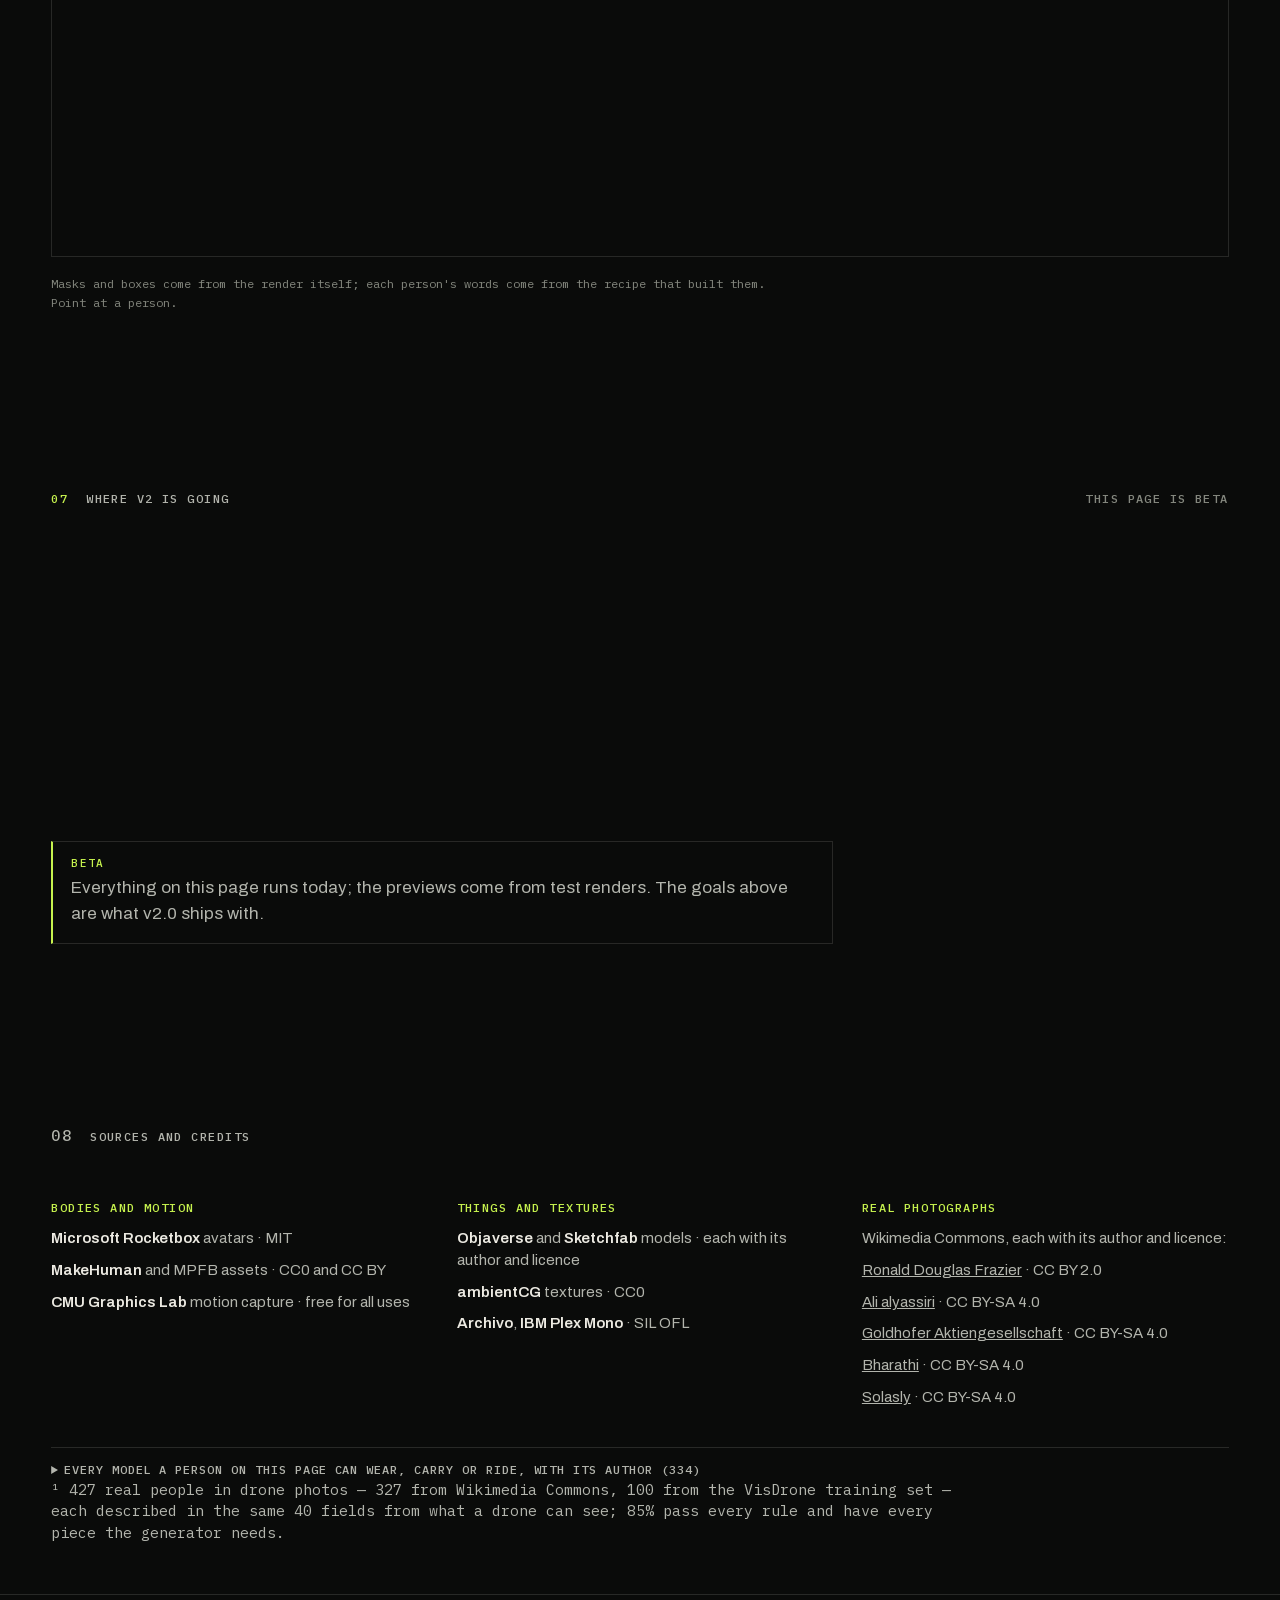
==== commit c8be6d4e: "People page: the 115 avatars before included four children (adults scaled down), not adults only." ====
--- a/people/index.html
+++ b/people/index.html
@@ -191,7 +191,7 @@
       <p class="sect__num">05</p>
       <h2 id="cast-title" class="sect__kicker">Before and now</h2>
     </header>
-    <p class="p-lead">Before, 115 avatars in 35 poses, <span class="dim">all of them adults of 1.72–1.87 m. Now, everyone written anew.</span></p>
+    <p class="p-lead">Before, 115 avatars in 35 poses, <span class="dim">four of them children made by shrinking adults. Now, everyone written anew.</span></p>
     <div class="p-curtain" data-curtain>
       <img class="p-curtain__a" data-curtain-before alt="The crowd before: the same avatars in their own clothes, every one an adult.">
       <img class="p-curtain__b" data-curtain-after alt="The same places with a written cast: children, the elderly, work clothes, dogs, bicycles.">
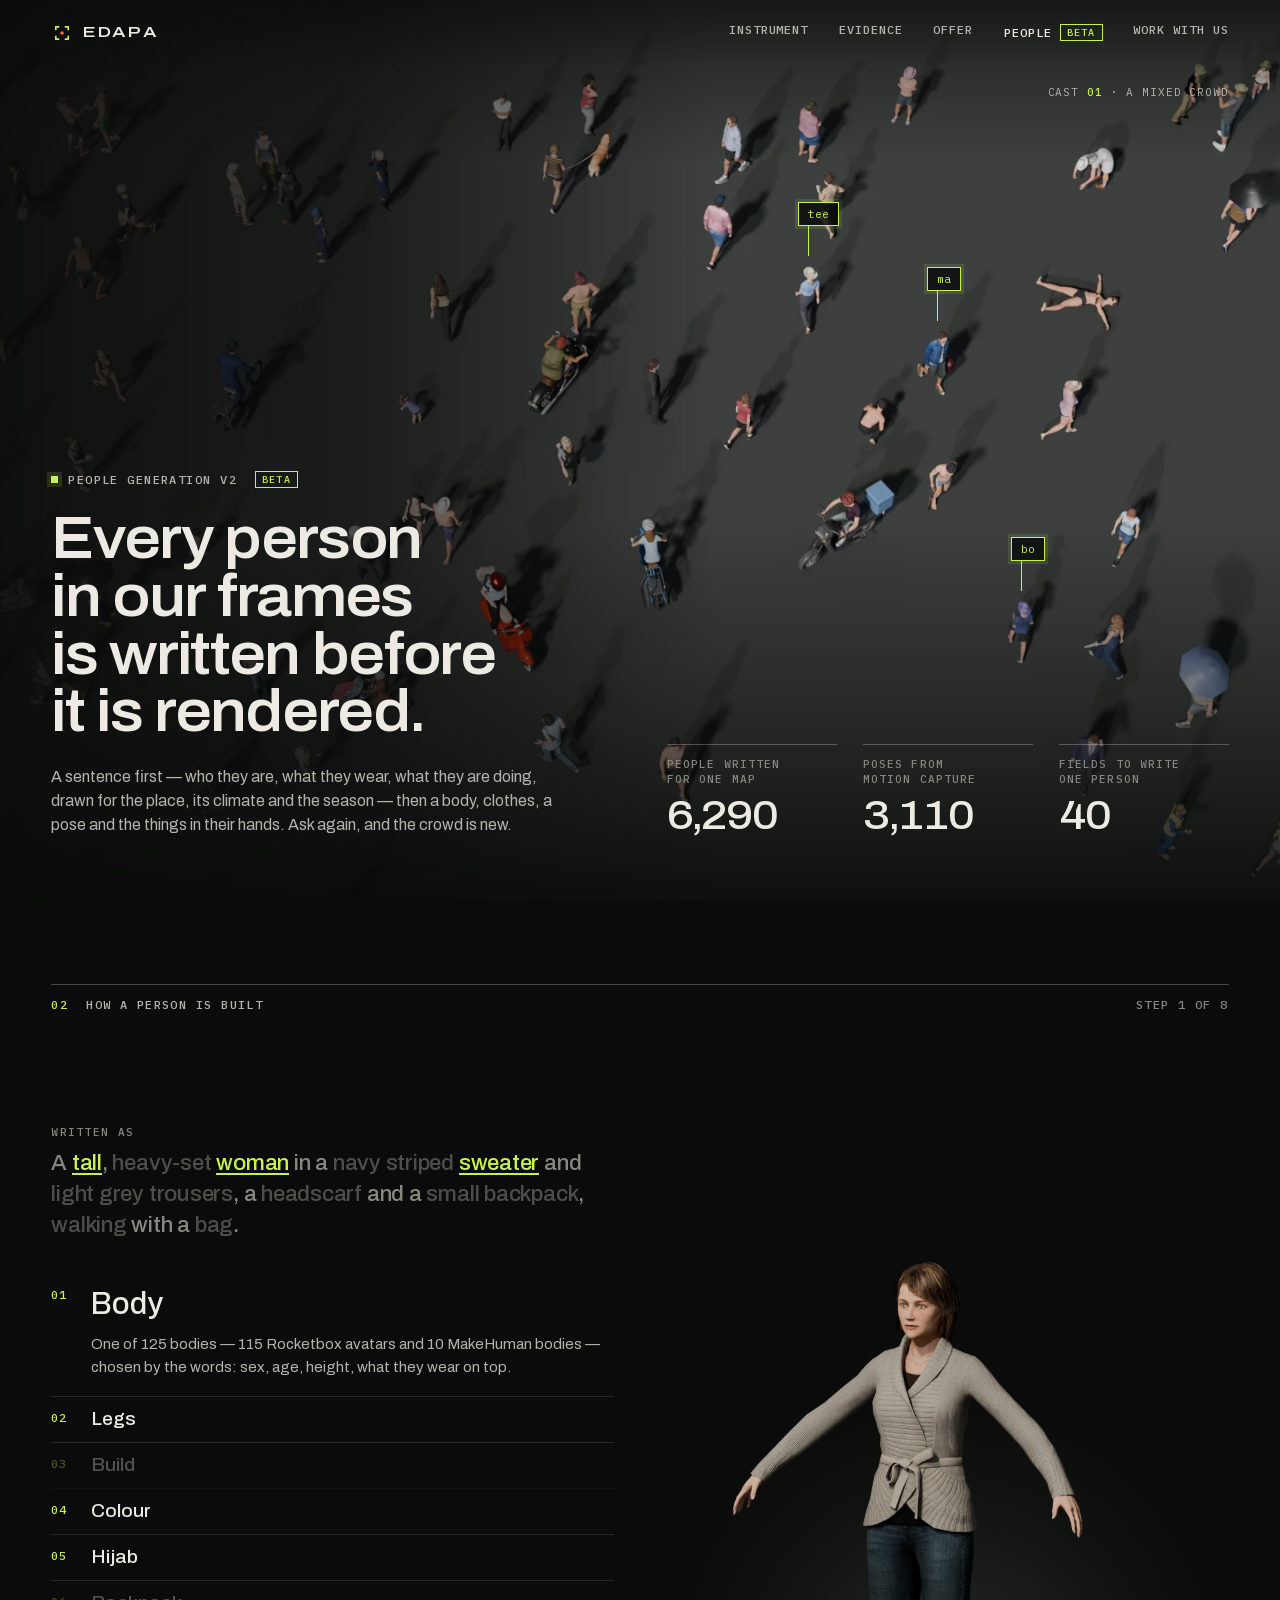
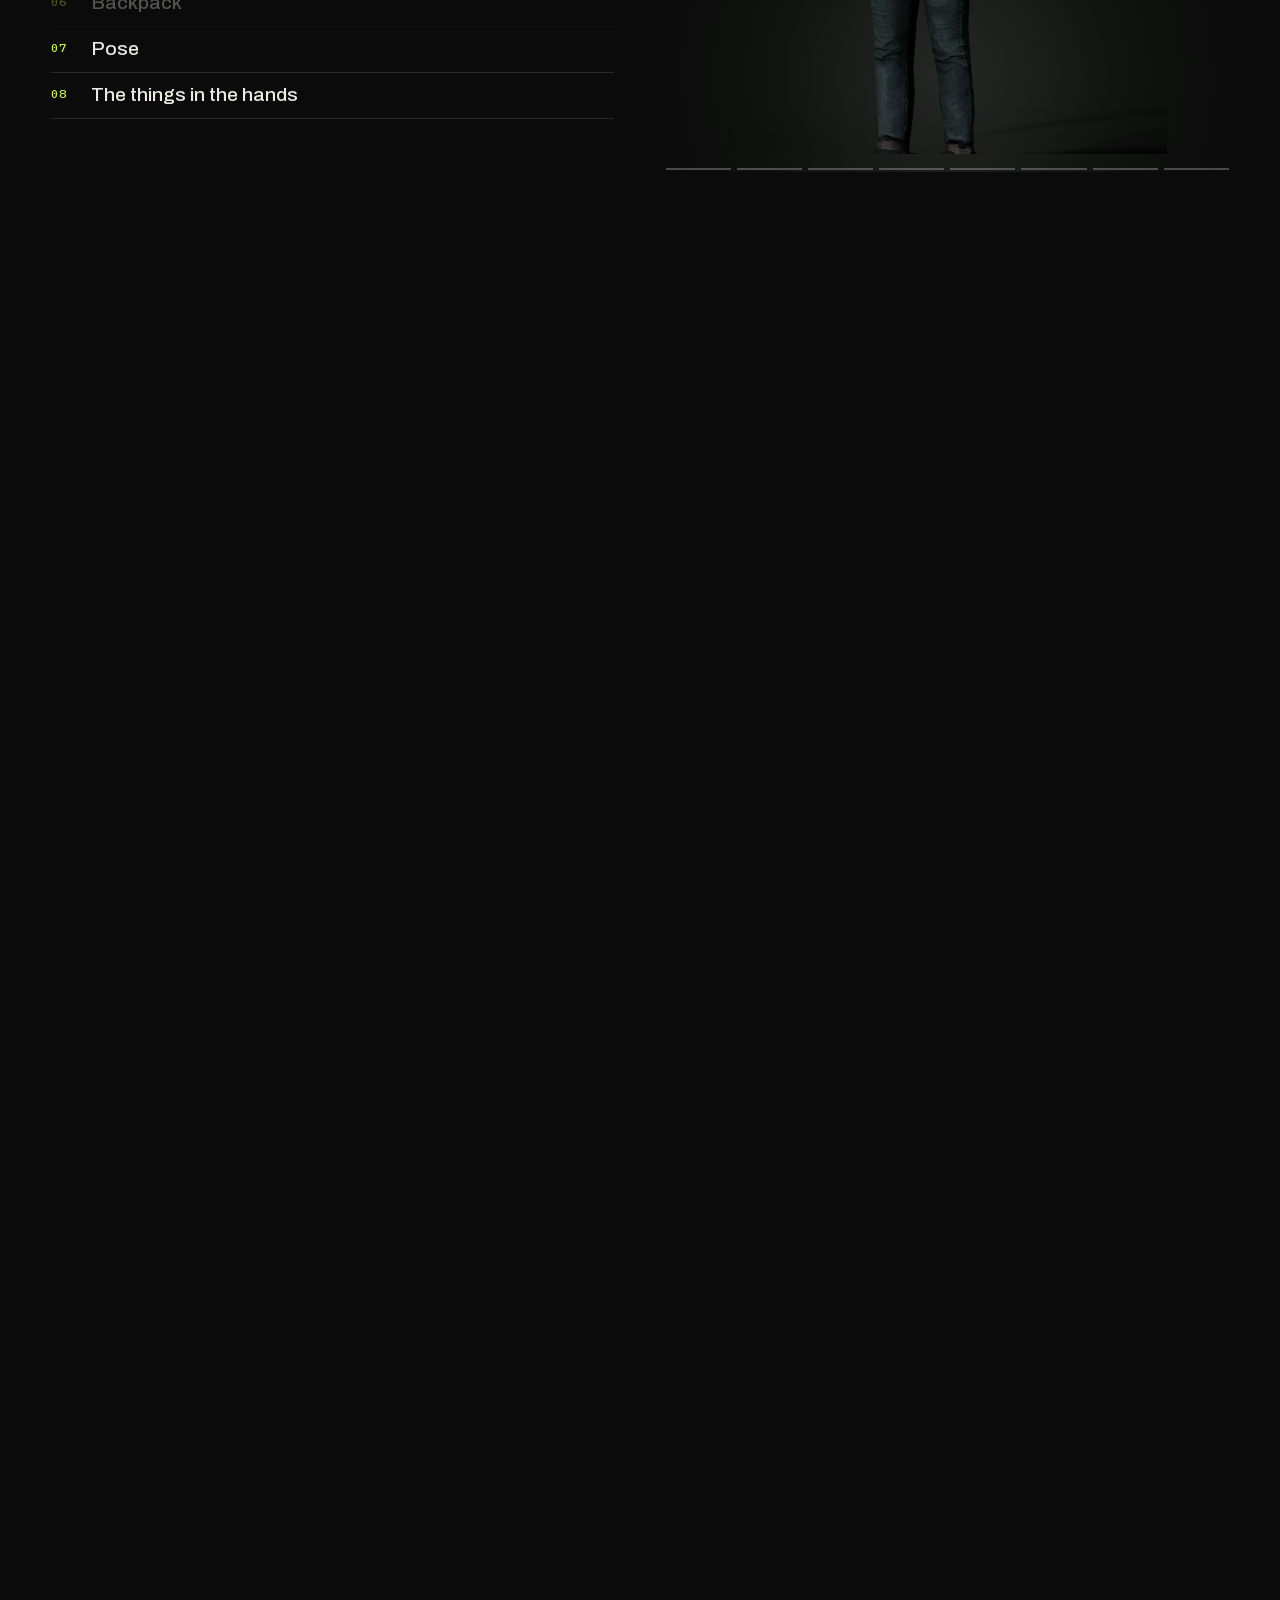
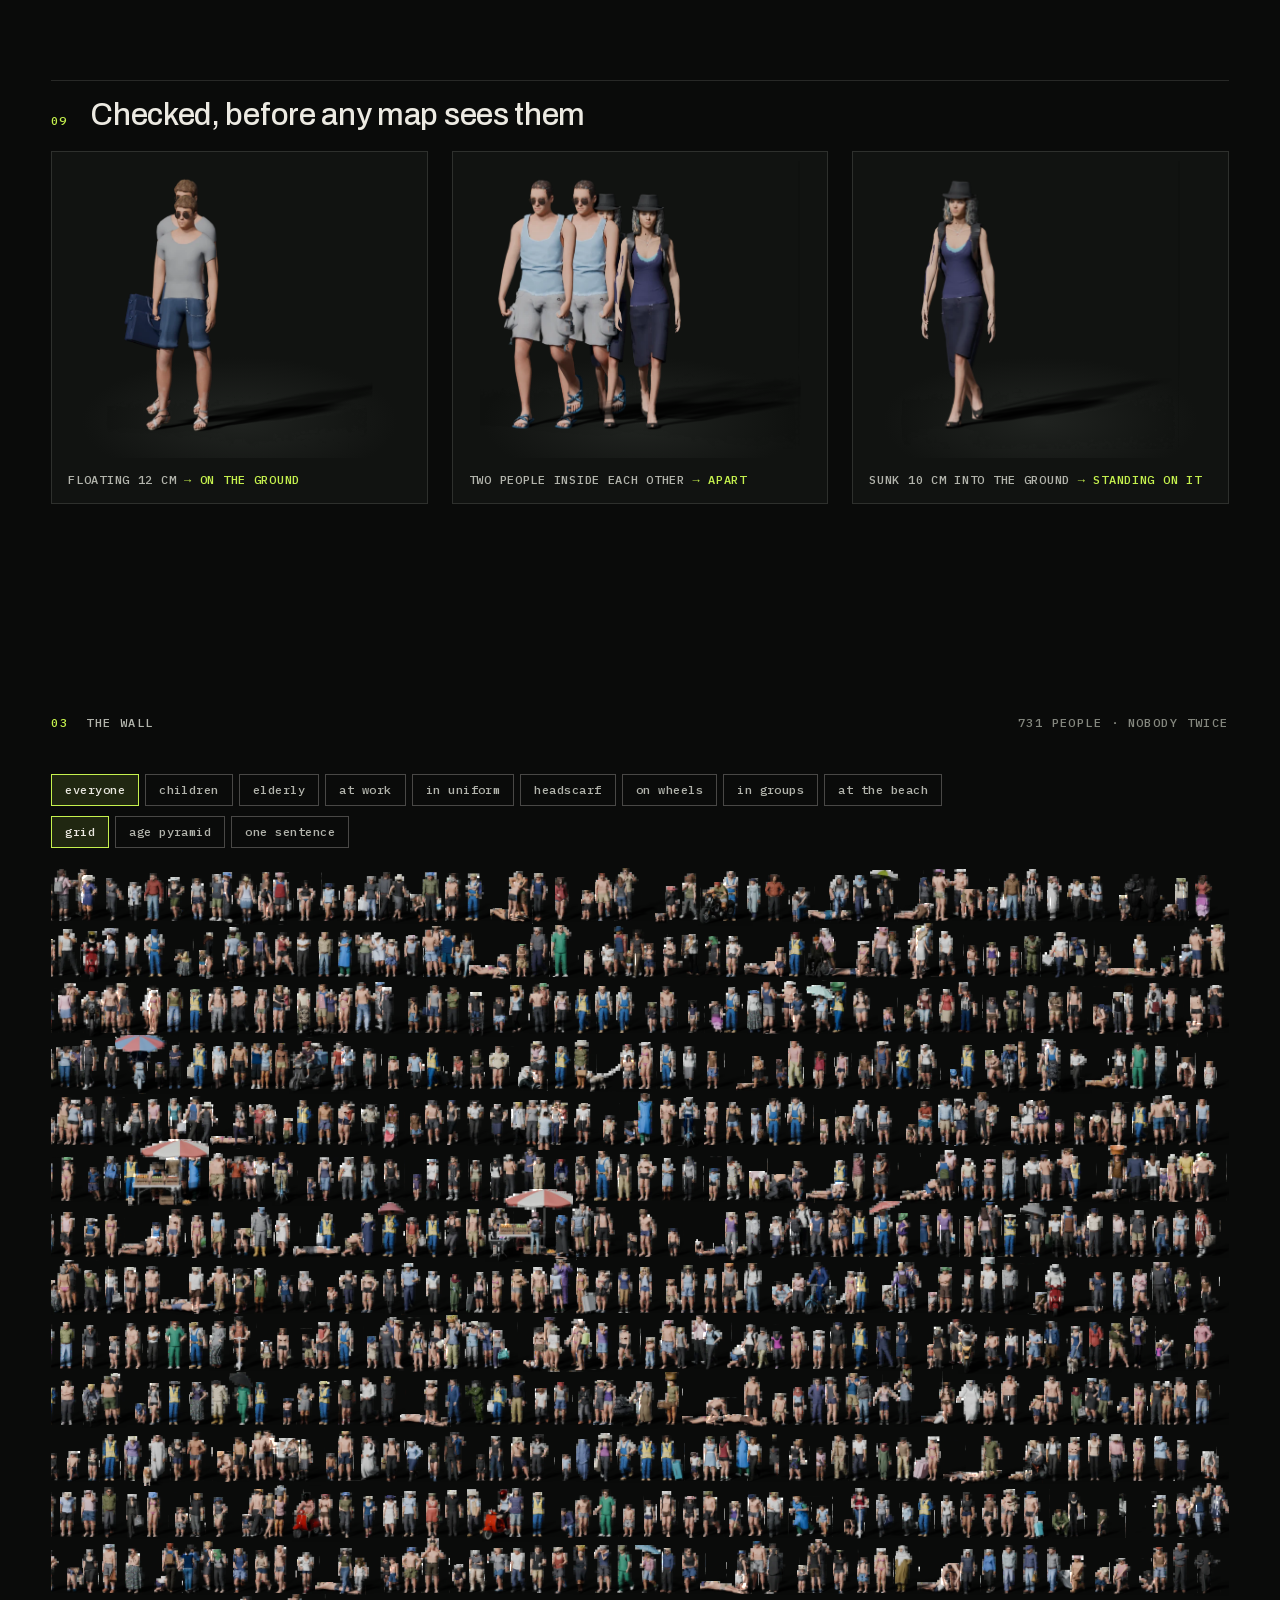
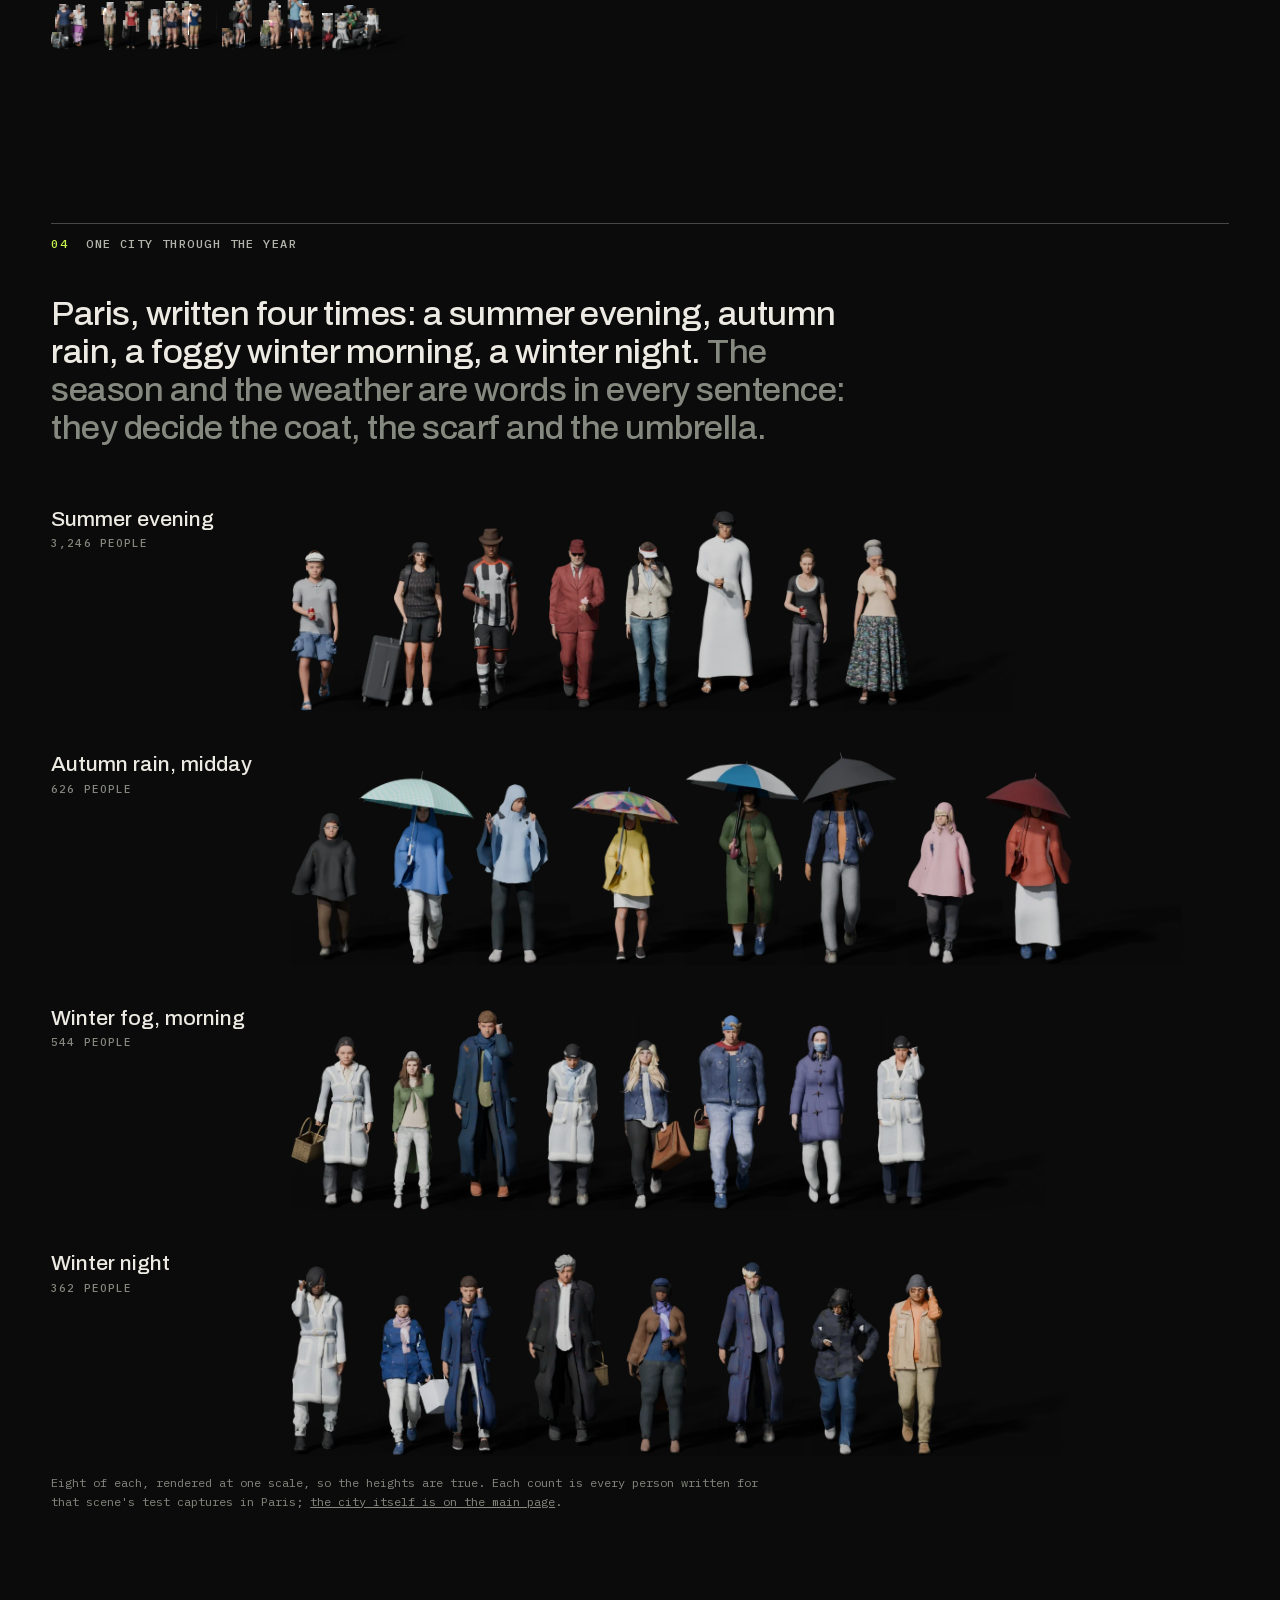
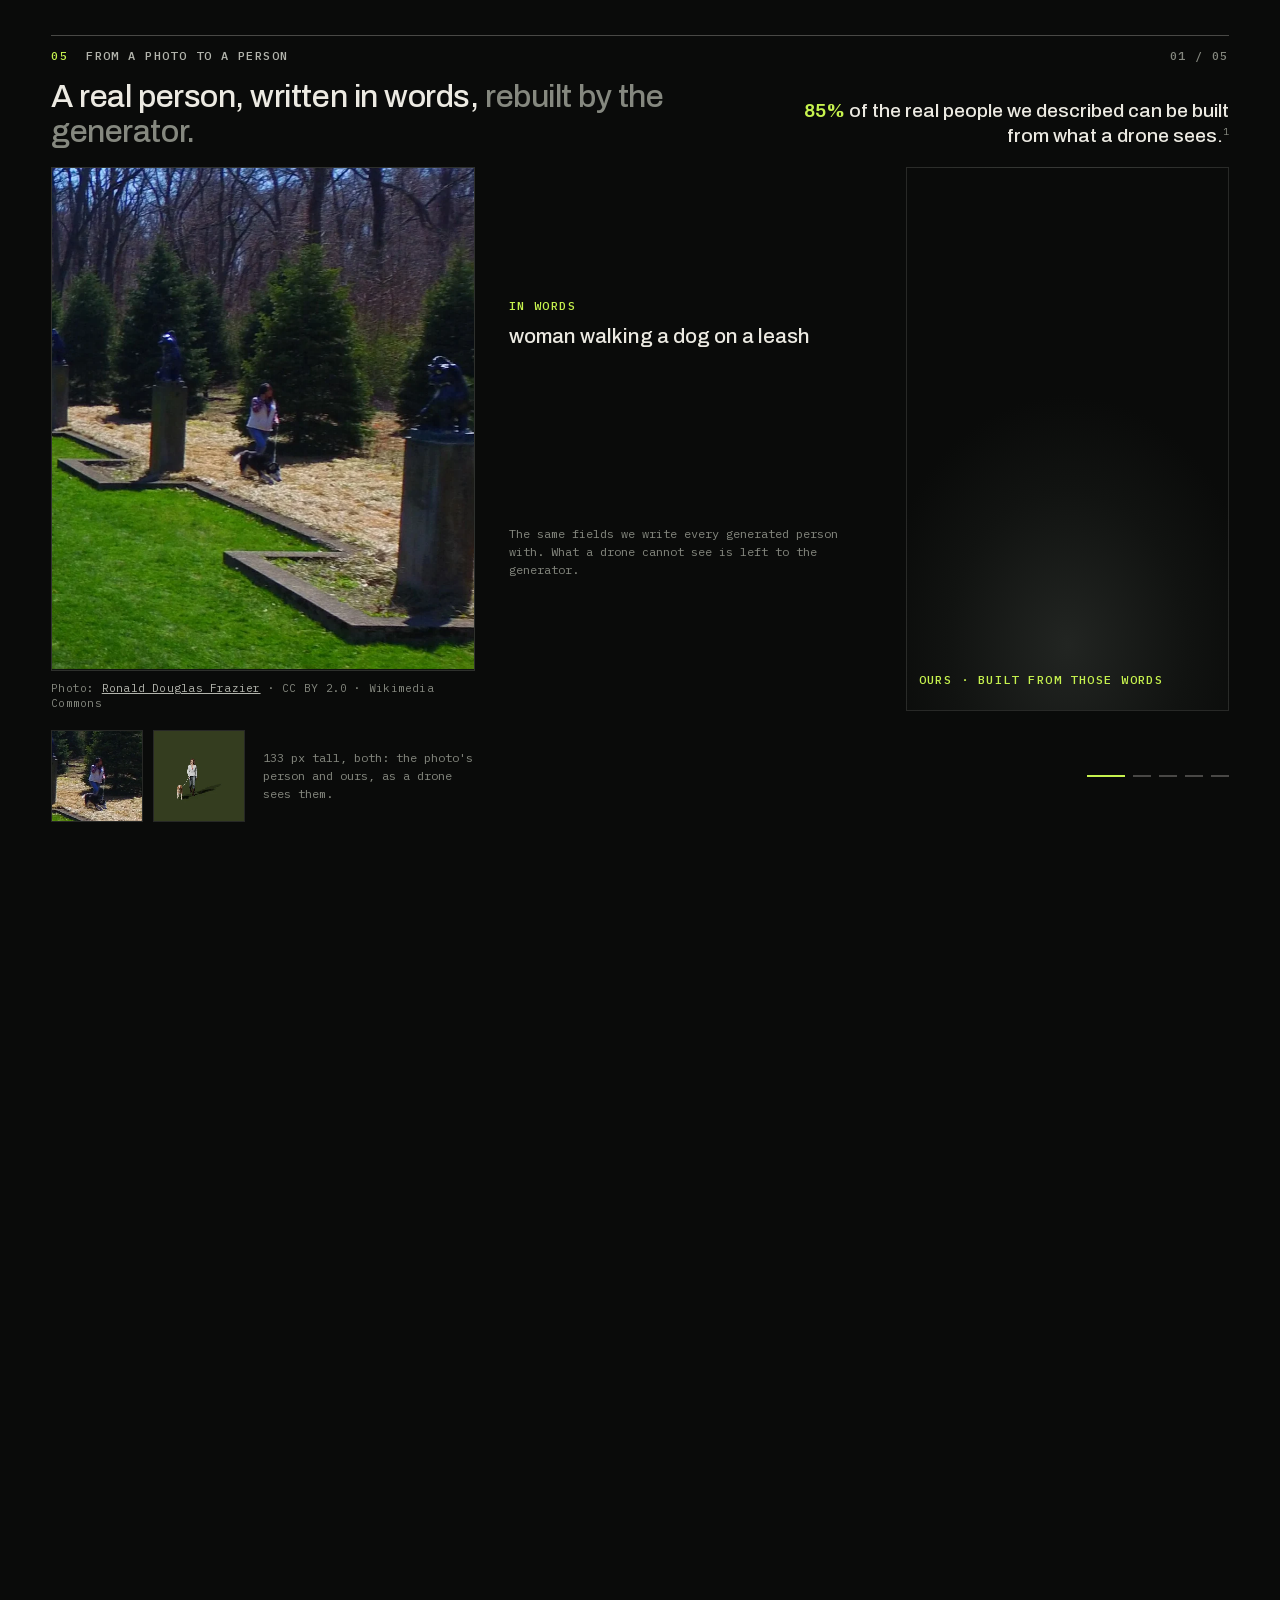
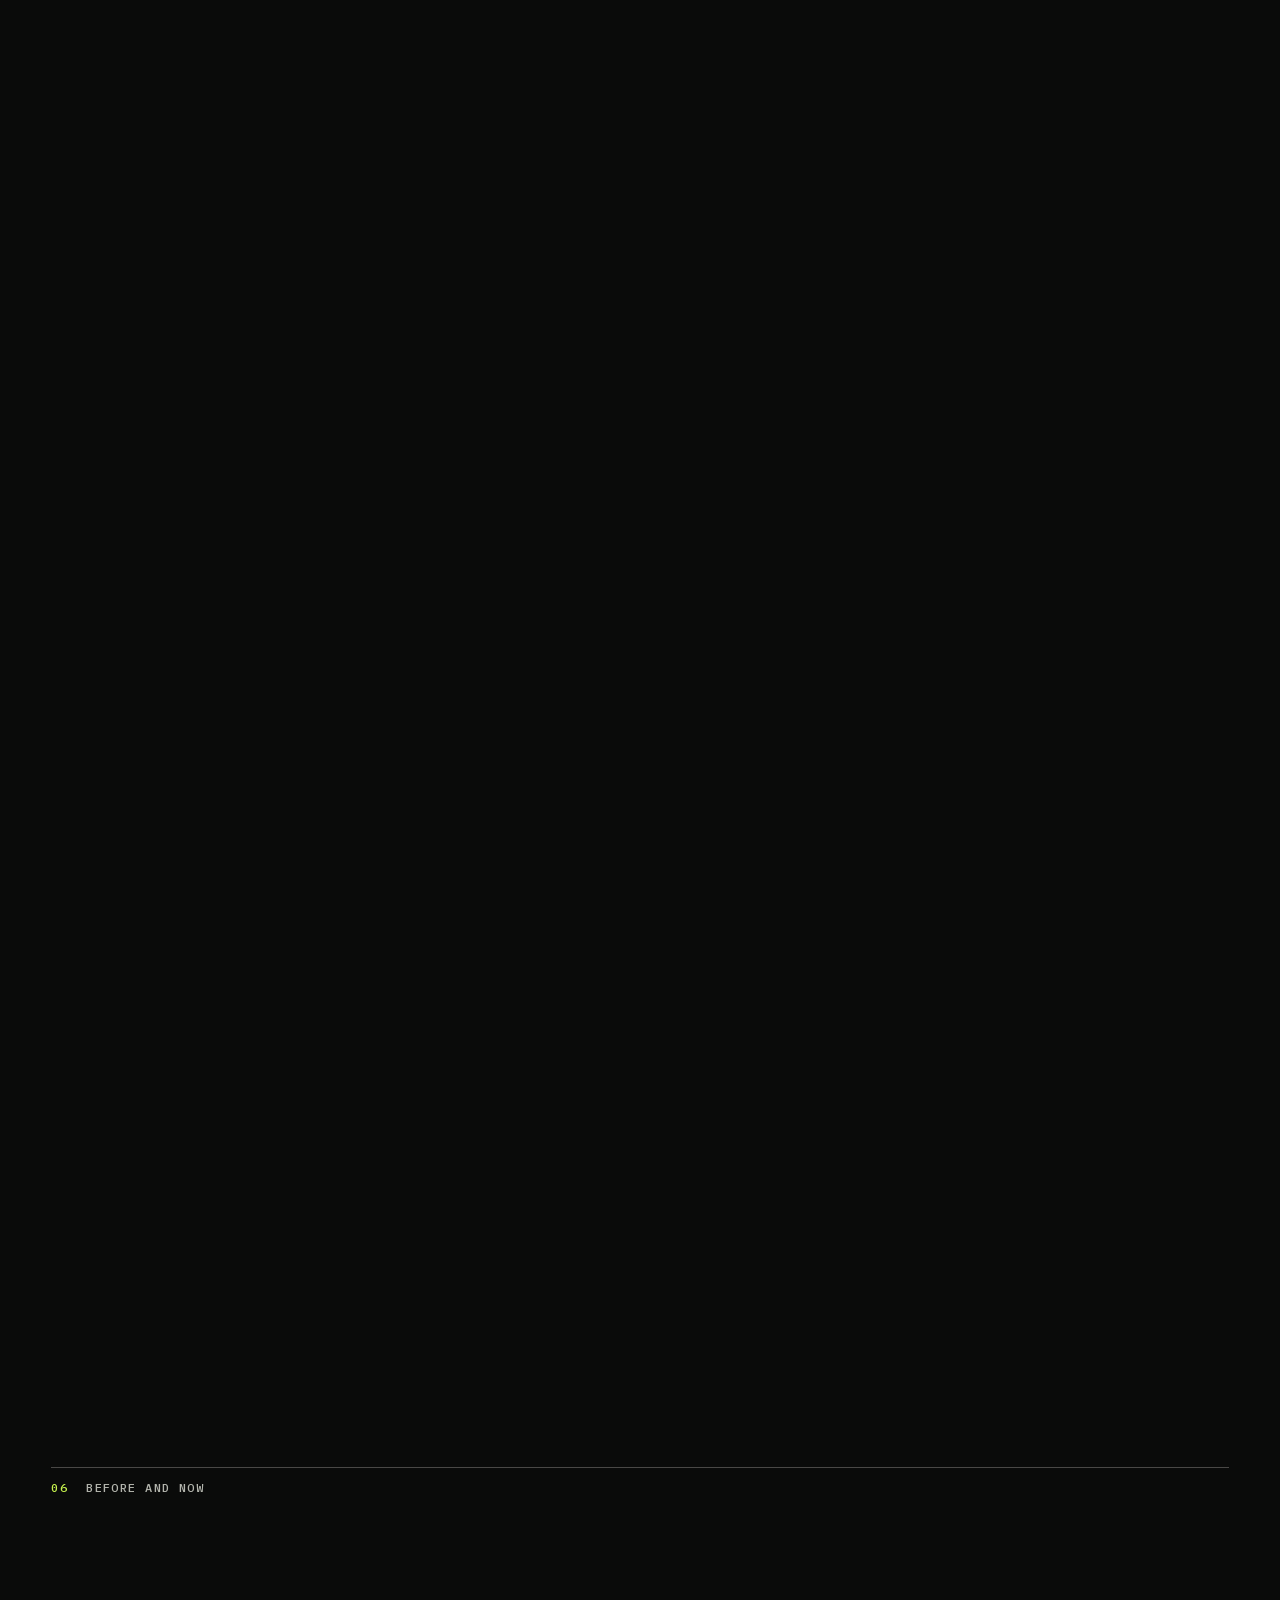
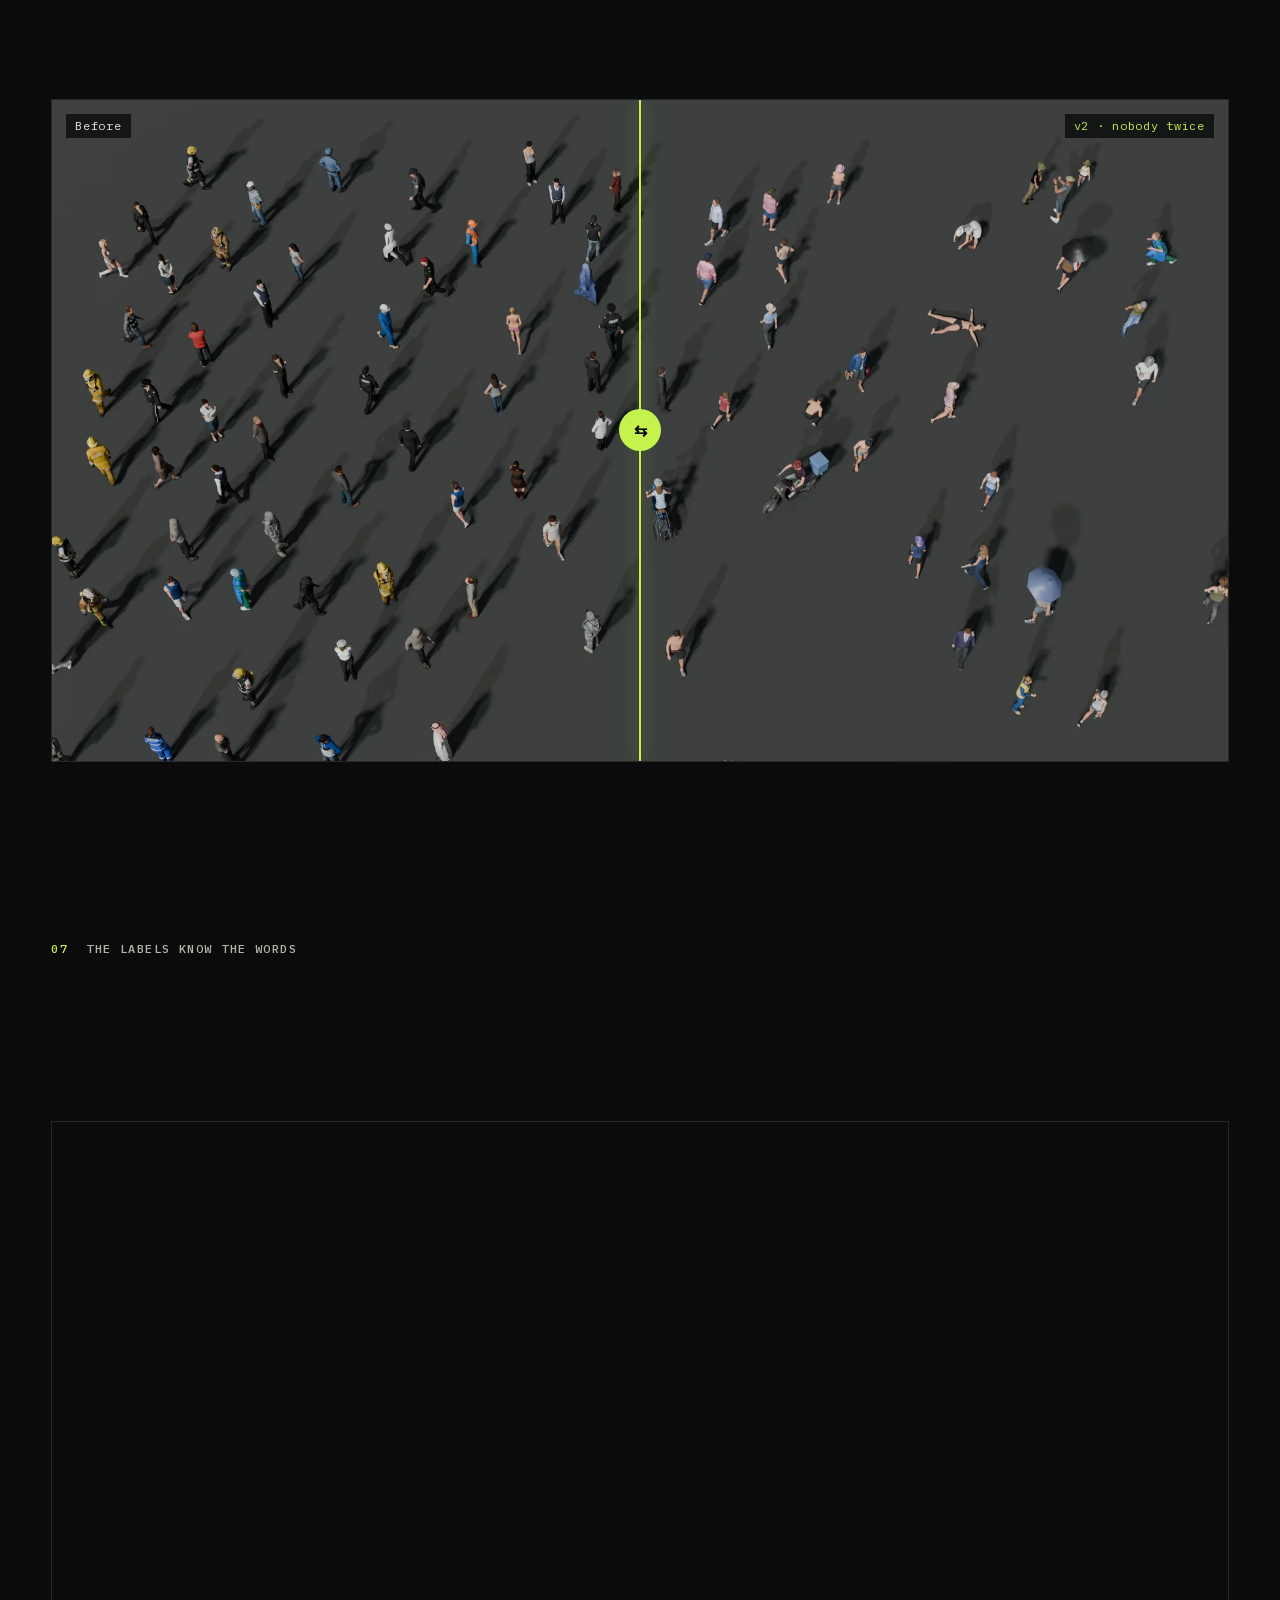
==== commit 5e8e6e9f: "Paris on the main page (a seventh place, test frames) and 'One city through the year' on the People " ====
--- a/people/index.html
+++ b/people/index.html
@@ -143,12 +143,76 @@
     </div>
   </section>
 
-  <!-- ============================================================ 04: FROM A PHOTO TO A PERSON -->
+  <!-- ============================================================ 04: ONE CITY THROUGH THE YEAR -->
+  <section class="p-seasons" id="seasons" aria-labelledby="seasons-title">
+    <header class="sect__head">
+      <p class="sect__num">04</p>
+      <h2 id="seasons-title" class="sect__kicker">One city through the year</h2>
+    </header>
+    <p class="p-lead">Paris, written four times: a summer evening, autumn rain, a foggy winter morning, a winter night. <span class="dim">The season and the weather are words in every sentence: they decide the coat, the scarf and the umbrella.</span></p>
+    <div class="p-seasons__rows">
+      <figure class="p-seasons__row">
+        <figcaption><b>Summer evening</b><span>3,246 people</span></figcaption>
+        <ul class="p-seasons__line">
+          <li style="--s:0.789"><img src="assets/seasons/summer_0.webp" width="338" height="347" loading="lazy" alt="A boy in a light grey polo shirt and a cap, holding a cup."></li>
+          <li style="--s:0.827"><img src="assets/seasons/summer_1.webp" width="433" height="364" loading="lazy" alt="A woman in a black polo shirt and a hat."></li>
+          <li style="--s:0.898"><img src="assets/seasons/summer_2.webp" width="391" height="395" loading="lazy" alt="A man in a black T-shirt and a hat, holding a cup."></li>
+          <li style="--s:0.843"><img src="assets/seasons/summer_3.webp" width="365" height="371" loading="lazy" alt="An elderly man in a red blazer and a cap, holding something to eat."></li>
+          <li style="--s:0.834"><img src="assets/seasons/summer_4.webp" width="354" height="367" loading="lazy" alt="A woman in a beige blazer and a cap, holding a cup."></li>
+          <li style="--s:0.980"><img src="assets/seasons/summer_5.webp" width="392" height="431" loading="lazy" alt="A man in a white long robe and a cap, holding a cup."></li>
+          <li style="--s:0.800"><img src="assets/seasons/summer_6.webp" width="334" height="352" loading="lazy" alt="A woman in a black T-shirt, holding a cup."></li>
+          <li style="--s:0.843"><img src="assets/seasons/summer_7.webp" width="362" height="371" loading="lazy" alt="An elderly woman in a beige T-shirt, holding a cup."></li>
+        </ul>
+      </figure>
+      <figure class="p-seasons__row">
+        <figcaption><b>Autumn rain, midday</b><span>626 people</span></figcaption>
+        <ul class="p-seasons__line">
+          <li style="--s:0.741"><img src="assets/seasons/autumn_rain_0.webp" width="347" height="326" loading="lazy" alt="A boy in a raincoat and the hood up."></li>
+          <li style="--s:0.945"><img src="assets/seasons/autumn_rain_1.webp" width="454" height="416" loading="lazy" alt="A woman in a raincoat and the hood up, holding an umbrella."></li>
+          <li style="--s:0.884"><img src="assets/seasons/autumn_rain_2.webp" width="408" height="389" loading="lazy" alt="A man in a raincoat and the hood up."></li>
+          <li style="--s:0.868"><img src="assets/seasons/autumn_rain_3.webp" width="446" height="382" loading="lazy" alt="An elderly woman in a raincoat and the hood up, holding an umbrella."></li>
+          <li style="--s:0.995"><img src="assets/seasons/autumn_rain_4.webp" width="454" height="438" loading="lazy" alt="A woman in an open jacket and a cap, holding an umbrella."></li>
+          <li style="--s:1.036"><img src="assets/seasons/autumn_rain_5.webp" width="432" height="456" loading="lazy" alt="A man in an open jacket, holding an umbrella."></li>
+          <li style="--s:0.793"><img src="assets/seasons/autumn_rain_6.webp" width="368" height="349" loading="lazy" alt="A woman in a raincoat and the hood up."></li>
+          <li style="--s:0.934"><img src="assets/seasons/autumn_rain_7.webp" width="423" height="411" loading="lazy" alt="An elderly man in a raincoat and the hood up, holding an umbrella."></li>
+        </ul>
+      </figure>
+      <figure class="p-seasons__row">
+        <figcaption><b>Winter fog, morning</b><span>544 people</span></figcaption>
+        <ul class="p-seasons__line">
+          <li style="--s:0.852"><img src="assets/seasons/winter_fog_0.webp" width="419" height="375" loading="lazy" alt="A teenage boy in a heavy coat and a beanie, holding a bag."></li>
+          <li style="--s:0.777"><img src="assets/seasons/winter_fog_1.webp" width="332" height="342" loading="lazy" alt="A woman in an open jacket and a beanie, holding a phone."></li>
+          <li style="--s:0.977"><img src="assets/seasons/winter_fog_2.webp" width="403" height="430" loading="lazy" alt="A man in a heavy coat and a warm scarf, holding a phone."></li>
+          <li style="--s:0.816"><img src="assets/seasons/winter_fog_3.webp" width="361" height="359" loading="lazy" alt="An elderly man in a heavy coat, a warm scarf and a beanie."></li>
+          <li style="--s:0.832"><img src="assets/seasons/winter_fog_4.webp" width="360" height="366" loading="lazy" alt="A woman in an open jacket, a warm scarf and a beanie, holding a bag."></li>
+          <li style="--s:0.952"><img src="assets/seasons/winter_fog_5.webp" width="410" height="419" loading="lazy" alt="A man in an open jacket, a warm scarf and a beanie, holding a bag."></li>
+          <li style="--s:0.905"><img src="assets/seasons/winter_fog_6.webp" width="390" height="398" loading="lazy" alt="A woman in a heavy coat."></li>
+          <li style="--s:0.857"><img src="assets/seasons/winter_fog_7.webp" width="364" height="377" loading="lazy" alt="An elderly man in a heavy coat and a beanie, holding a phone."></li>
+        </ul>
+      </figure>
+      <figure class="p-seasons__row">
+        <figcaption><b>Winter night</b><span>362 people</span></figcaption>
+        <ul class="p-seasons__line">
+          <li style="--s:0.930"><img src="assets/seasons/winter_night_0.webp" width="390" height="409" loading="lazy" alt="A teenage boy in a heavy coat, holding a phone."></li>
+          <li style="--s:0.789"><img src="assets/seasons/winter_night_1.webp" width="335" height="347" loading="lazy" alt="A woman in a heavy coat, a warm scarf and a beanie, holding a bag."></li>
+          <li style="--s:0.886"><img src="assets/seasons/winter_night_2.webp" width="386" height="390" loading="lazy" alt="A man in a heavy coat and a warm scarf, holding a phone."></li>
+          <li style="--s:0.986"><img src="assets/seasons/winter_night_3.webp" width="419" height="434" loading="lazy" alt="An elderly man in a heavy coat, holding a bag."></li>
+          <li style="--s:0.877"><img src="assets/seasons/winter_night_4.webp" width="396" height="386" loading="lazy" alt="A woman in an open jacket, a warm scarf and a cap, holding a cup."></li>
+          <li style="--s:0.950"><img src="assets/seasons/winter_night_5.webp" width="404" height="418" loading="lazy" alt="A man in a heavy coat and a beanie."></li>
+          <li style="--s:0.827"><img src="assets/seasons/winter_night_6.webp" width="367" height="364" loading="lazy" alt="A woman in a heavy coat and a beanie, holding a phone."></li>
+          <li style="--s:0.891"><img src="assets/seasons/winter_night_7.webp" width="390" height="392" loading="lazy" alt="An elderly man in an open jacket and a beanie, holding a phone."></li>
+        </ul>
+      </figure>
+    </div>
+    <p class="p-note">Eight of each, rendered at one scale, so the heights are true. Each count is every person written for that scene's test captures in Paris; <a href="../#places">the city itself is on the main page</a>.</p>
+  </section>
+
+  <!-- ============================================================ 05: FROM A PHOTO TO A PERSON -->
   <section class="p-real" id="real" aria-labelledby="real-title" data-real>
     <div class="p-real__track" data-real-track>
       <div class="p-real__view">
         <header class="sect__head p-real__head">
-          <p class="sect__num">04</p>
+          <p class="sect__num">05</p>
           <h2 id="real-title" class="sect__kicker">From a photo to a person</h2>
           <p class="p-real__counter" data-counter>01 / 10</p>
         </header>
@@ -185,10 +249,10 @@
     </div>
   </section>
 
-  <!-- ============================================================ 05: BEFORE AND NOW -->
+  <!-- ============================================================ 06: BEFORE AND NOW -->
   <section class="p-cast" id="cast" aria-labelledby="cast-title" data-cast>
     <header class="sect__head">
-      <p class="sect__num">05</p>
+      <p class="sect__num">06</p>
       <h2 id="cast-title" class="sect__kicker">Before and now</h2>
     </header>
     <p class="p-lead">Before, 115 avatars in 35 poses, <span class="dim">four of them children made by shrinking adults. Now, everyone written anew.</span></p>
@@ -200,10 +264,10 @@
     </div>
   </section>
 
-  <!-- ============================================================ 06: THE LABELS KNOW THE WORDS -->
+  <!-- ============================================================ 07: THE LABELS KNOW THE WORDS -->
   <section class="p-labels" id="labels" aria-labelledby="labels-title" data-labels>
     <header class="sect__head">
-      <p class="sect__num">06</p>
+      <p class="sect__num">07</p>
       <h2 id="labels-title" class="sect__kicker">The labels know the words</h2>
     </header>
     <p class="p-lead">Every box opens into the sentence <span class="dim">that wrote the person inside it.</span></p>
@@ -215,25 +279,26 @@
     <p class="p-note">Masks and boxes come from the render itself; each person's words come from the recipe that built them. Point at a person.</p>
   </section>
 
-  <!-- ============================================================ 07: WHERE V2 IS GOING -->
+  <!-- ============================================================ 08: WHERE V2 IS GOING -->
   <section class="p-goals" id="goals" aria-labelledby="goals-title">
     <header class="sect__head">
-      <p class="sect__num">07</p>
+      <p class="sect__num">08</p>
       <h2 id="goals-title" class="sect__kicker">Where v2 is going</h2>
       <p class="p-goals__beta">this page is BETA</p>
     </header>
     <dl class="p-goals__list">
       <div><dt>Goal for v2.0</dt><dd class="p-goals__big">99%</dd><p>of the people a drone sees, buildable from words.</p></div>
       <div><dt>Goal for v2.0</dt><dd>Clothes from every region we fly</dd><p>long robes, saris, uniforms, work clothes, and what comes next.</p></div>
-      <div><dt>Goal for v2.0</dt><dd>A new cast in every frame of every map</dd><p>nobody twice, on any map we render.</p></div>
+      <div><dt>Goal for v2.0</dt><dd>A new cast in every frame of every map</dd><p>nobody twice, on any map we render. Running today on the coast and in Paris, where the crowd is drawn anew every few frames.</p></div>
+      <div><dt>Since the first version</dt><dd>Drawn from real data</dd><p>ages from the UN’s World Population Prospects, builds and heights from NCD-RisC, the colours of clothes from 427 real people seen from drones; winter coats, warm scarves, raincoats and umbrellas; and the dogs, walking sticks and pushchairs people carry, now placed in the maps with them.</p></div>
     </dl>
     <p class="p-goals__note"><span>BETA</span>Everything on this page runs today; the previews come from test renders. The goals above are what v2.0 ships with.</p>
   </section>
 
-  <!-- ============================================================ 08: SOURCES AND CREDITS -->
+  <!-- ============================================================ 09: SOURCES AND CREDITS -->
   <section class="p-credits" id="credits" aria-labelledby="credits-title">
     <header class="sect__head">
-      <p class="sect__num">08</p>
+      <p class="sect__num">09</p>
       <h2 id="credits-title" class="sect__kicker">Sources and credits</h2>
     </header>
     <div class="p-credits__cols">
--- a/people/people.css
+++ b/people/people.css
@@ -168,8 +168,29 @@
 .p-wall__card .k { color: var(--paper-mute); }
 .p-wall__card hr { border: 0; border-top: 1px solid var(--line); margin: 8px 0; }
 
+/* ---------------------------------------------------------------- 04: one city through the year */
+/* Each tile is a person and the shadow they cast to the right: the next person stands over that shadow, so eight
+   fit in a line at one scale. */
+.p-seasons { --line: clamp(150px, 16vw, 230px); --step: -0.46; }
+.p-seasons__rows { display: grid; gap: clamp(18px, 3vh, 30px); }
+.p-seasons__row { display: grid; grid-template-columns: minmax(9rem, 13rem) minmax(0, 1fr); align-items: end; gap: clamp(16px, 2.5vw, 36px); margin: 0; padding-top: 14px; border-top: 1px solid var(--line); }
+.p-seasons__row figcaption { align-self: start; display: grid; gap: 6px; }
+.p-seasons__row figcaption b { font: 500 clamp(1.05rem, 1.6vw, 1.3rem)/1.2 var(--f-sans); font-stretch: 104%; }
+.p-seasons__row figcaption span { font: 500 11px/1.2 var(--f-mono); letter-spacing: .1em; text-transform: uppercase; color: var(--paper-mute); }
+.p-seasons__line { display: flex; align-items: flex-end; min-height: var(--line); margin: 0; padding: 0; list-style: none; }
+.p-seasons__line li { flex: 0 0 auto; height: calc(var(--line) * var(--s)); }
+.p-seasons__line li + li { margin-left: calc(var(--line) * var(--step)); }
+.p-seasons__line img { display: block; height: 100%; width: auto; }
+.p-seasons .p-note a { color: inherit; }
+@media (max-width: 1100px) { .p-seasons__row { grid-template-columns: 1fr; gap: 10px; } }
+@media (max-width: 700px) {
+  .p-seasons { --line: 128px; }
+  .p-seasons__line { flex-wrap: wrap; row-gap: 6px; }
+  .p-seasons__line li:nth-child(5) { margin-left: 0; }
+}
+
 /* ---------------------------------------------------------------- shared text of the later scenes */
-.p-labels, .p-goals, .p-credits { max-width: var(--max); margin: 0 auto; padding: clamp(96px, 14vh, 160px) var(--gutter) 40px; }
+.p-seasons, .p-labels, .p-goals, .p-credits { max-width: var(--max); margin: 0 auto; padding: clamp(96px, 14vh, 160px) var(--gutter) 40px; }
 .p-lead { margin: 0 0 clamp(28px, 5vh, 52px); max-width: 24em; font: 500 clamp(1.5rem, 2.6vw, 2.3rem)/1.15 var(--f-sans); font-stretch: 104%; letter-spacing: -.015em; }
 .p-lead .dim { color: var(--paper-mute); }
 .p-note { margin: 18px 0 0; max-width: 60em; font: 400 12px/1.55 var(--f-mono); color: var(--paper-mute); }
@@ -186,7 +207,7 @@
 
 /* ---------------------------------------------------------------- 07: goals */
 .p-goals__beta { margin-left: auto !important; color: var(--paper-mute); }
-.p-goals__list { display: grid; grid-template-columns: repeat(3, minmax(0, 1fr)); gap: clamp(24px, 3vw, 44px); margin: 0; }
+.p-goals__list { display: grid; grid-template-columns: repeat(2, minmax(0, 1fr)); gap: clamp(24px, 3vw, 44px); margin: 0; }
 .p-goals__list > div { border-top: 1px solid var(--line-strong); padding-top: 18px; }
 .p-goals__list dt { font: 500 11px/1.2 var(--f-mono); letter-spacing: .1em; text-transform: uppercase; color: var(--paper-mute); }
 .p-goals__list dd { margin: 18px 0 0; font: 500 clamp(1.8rem, 3vw, 2.6rem)/1.08 var(--f-sans); font-stretch: 104%; letter-spacing: -.02em; }
